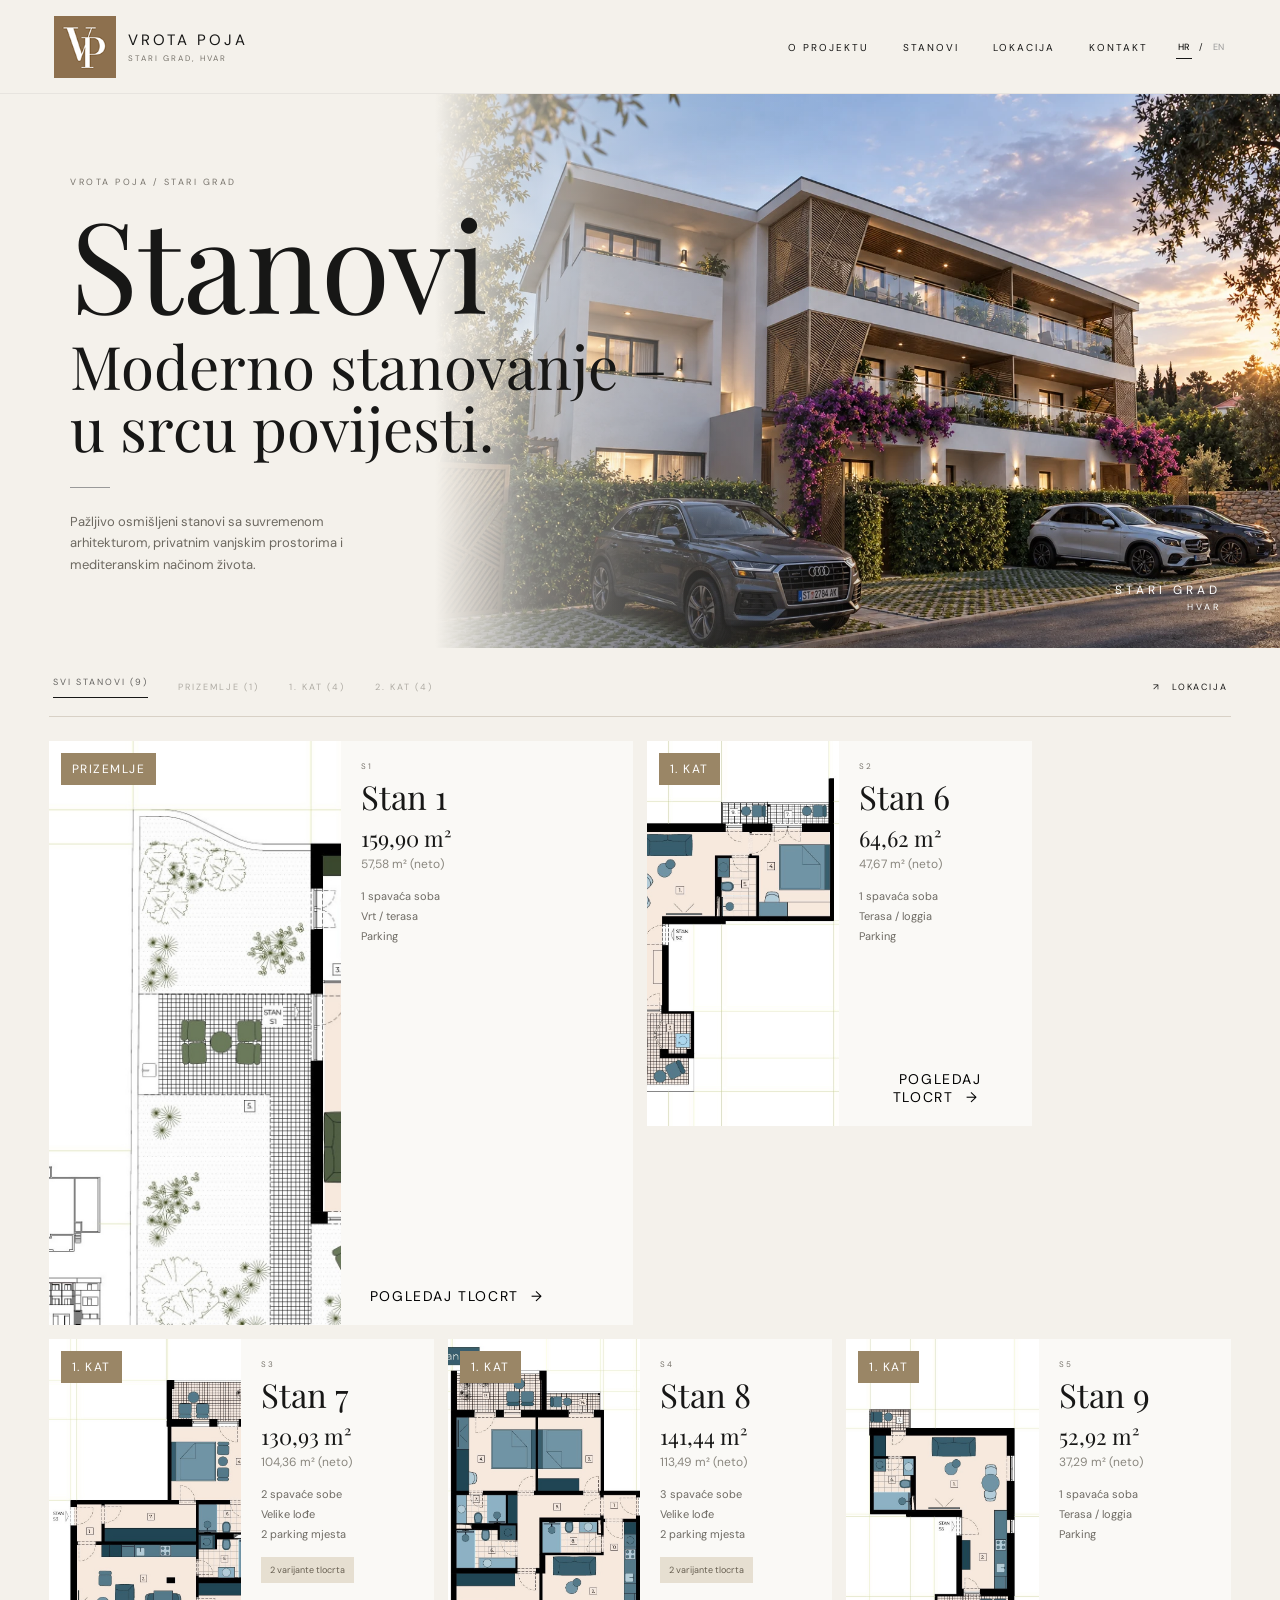
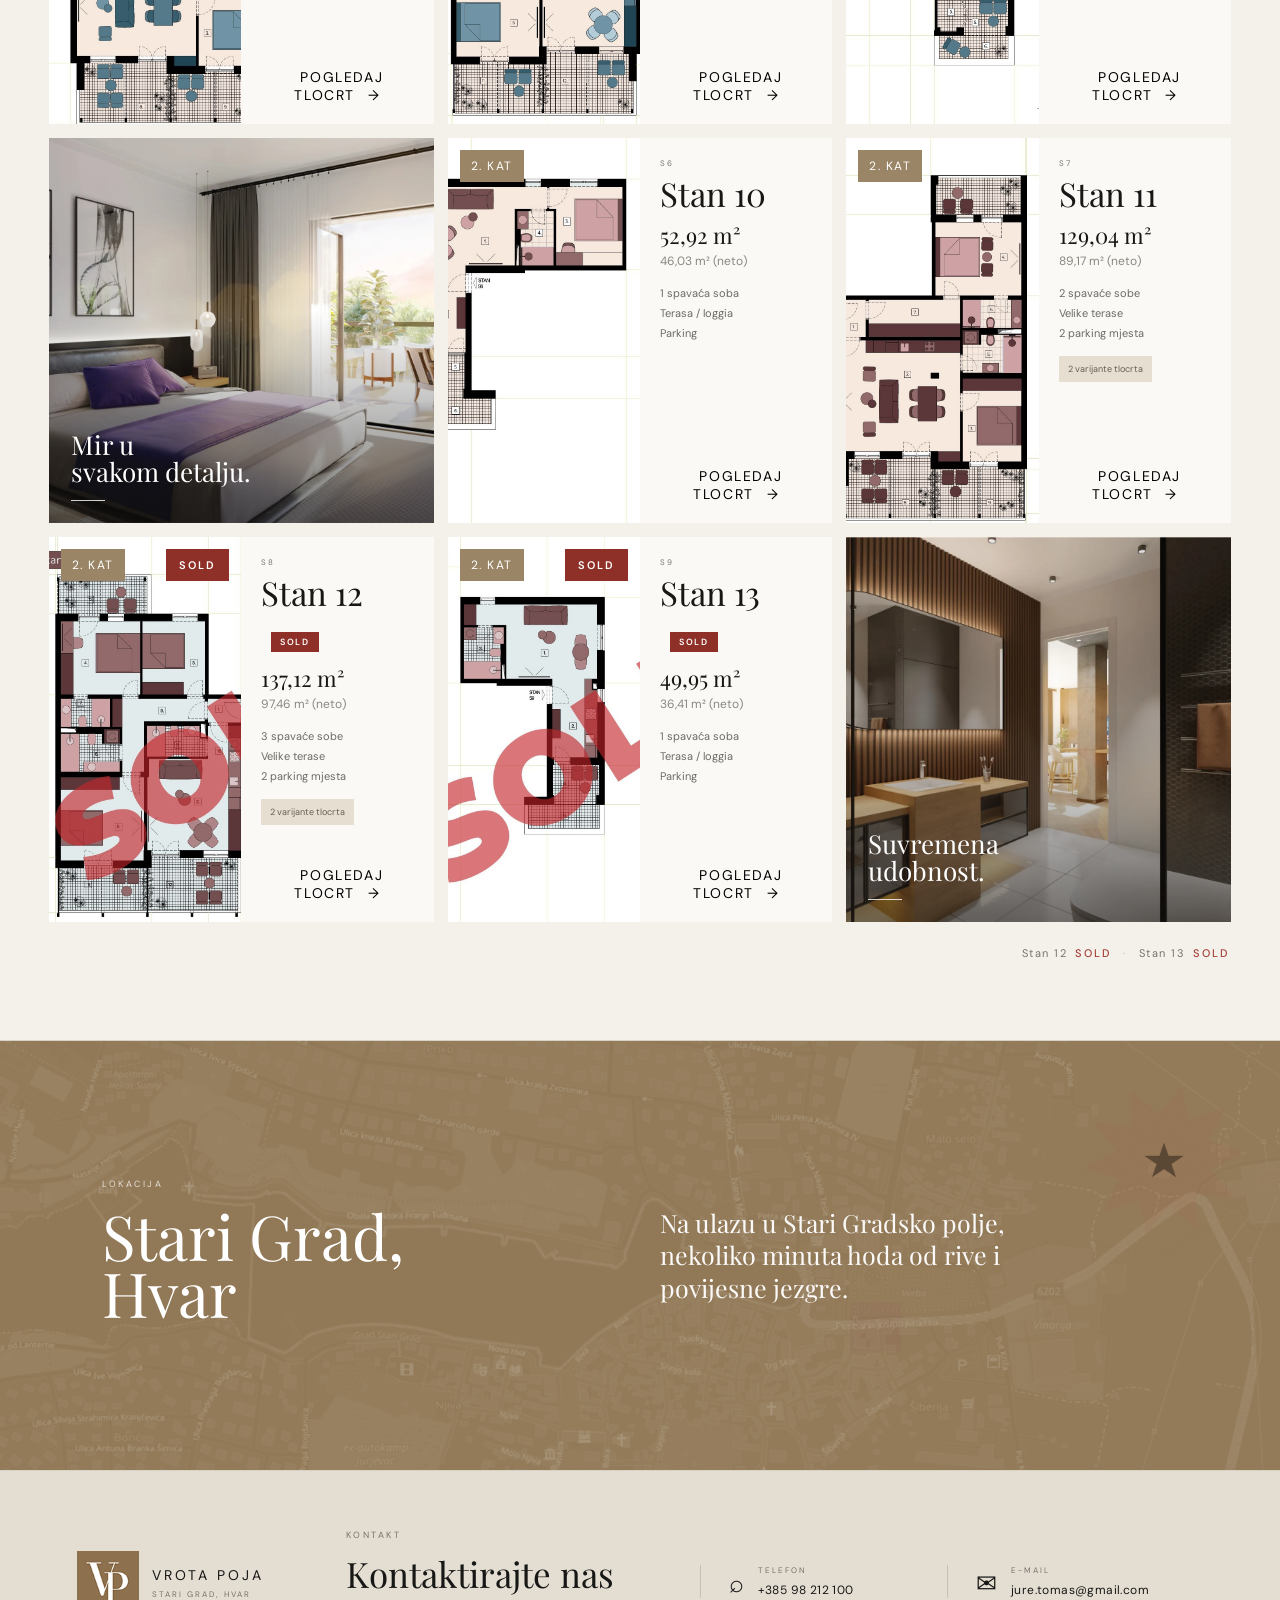
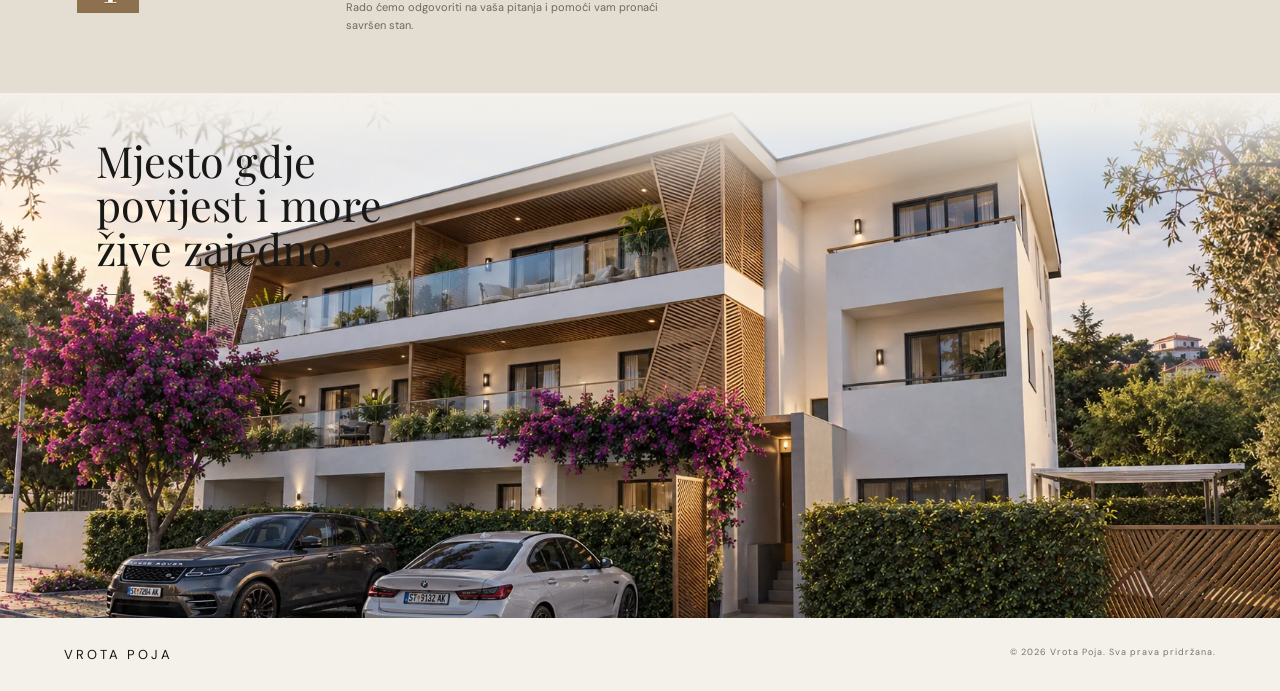
==== public/index.html @ 6161a463 "Vrota Poja v9 - header and floorplan zoom" ====
<!doctype html>
<html lang="hr">
<head>
  <meta charset="utf-8">
  <meta name="viewport" content="width=device-width, initial-scale=1">
  <title>Vrota Poja | Stanovi u Starom Gradu na Hvaru</title>
  <meta name="description" content="Vrota Poja — moderno stanovanje u srcu povijesti. Novi stanovi u Starom Gradu na Hvaru, s terasama, vrtovima i parkingom.">
  <meta name="keywords" content="Vrota Poja, stanovi, Stari Grad, Hvar, stanovi Hvar, novi stanovi Hvar, nekretnine Stari Grad, apartmani Stari Grad">
  <meta name="robots" content="index,follow,max-image-preview:large,max-snippet:-1,max-video-preview:-1">
  <meta name="theme-color" content="#f4f1eb">
  <link rel="canonical" href="https://vrotapoja.com/">
  <link rel="alternate" hreflang="hr" href="https://vrotapoja.com/">
  <link rel="alternate" hreflang="en" href="https://vrotapoja.com/?lang=en">
  <link rel="alternate" hreflang="x-default" href="https://vrotapoja.com/">
  <meta property="og:type" content="website">
  <meta property="og:site_name" content="Vrota Poja">
  <meta property="og:title" content="Vrota Poja | Stanovi u Starom Gradu na Hvaru">
  <meta property="og:description" content="Moderno stanovanje u srcu povijesti. Vrota Poja, Stari Grad, Hvar.">
  <meta property="og:url" content="https://vrotapoja.com/">
  <meta property="og:image" content="https://vrotapoja.com/images/exterior-day.webp">
  <meta name="twitter:card" content="summary_large_image">
  <meta name="twitter:title" content="Vrota Poja | Stanovi u Starom Gradu na Hvaru">
  <meta name="twitter:description" content="Moderno stanovanje u srcu povijesti. Vrota Poja, Stari Grad, Hvar.">
  <meta name="twitter:image" content="https://vrotapoja.com/images/exterior-day.webp">
  <link rel="icon" href="images/vp-mark.webp" type="image/webp">
  <link rel="preconnect" href="https://fonts.googleapis.com">
  <link rel="preconnect" href="https://fonts.gstatic.com" crossorigin>
  <link href="https://fonts.googleapis.com/css2?family=DM+Sans:wght@400;500&family=Playfair+Display:wght@400;500&display=swap" rel="stylesheet">
  <link rel="stylesheet" href="style.css">
  <script type="application/ld+json">
  {
    "@context":"https://schema.org",
    "@type":"ApartmentComplex",
    "name":"Vrota Poja",
    "url":"https://vrotapoja.com/",
    "description":"Moderno stanovanje u srcu povijesti u Starom Gradu na Hvaru.",
    "address":{"@type":"PostalAddress","addressLocality":"Stari Grad","addressRegion":"Hvar","addressCountry":"HR"},
    "image":"https://vrotapoja.com/images/exterior-day.webp"
  }
  </script>
  <script type="application/ld+json">
  {
    "@context":"https://schema.org",
    "@type":"ItemList",
    "name":"Vrota Poja apartments",
    "itemListElement":[
      {"@type":"ListItem","position":1,"name":"Stan 1","url":"https://vrotapoja.com/#stanovi"},
      {"@type":"ListItem","position":2,"name":"Stan 6","url":"https://vrotapoja.com/#stanovi"},
      {"@type":"ListItem","position":3,"name":"Stan 7","url":"https://vrotapoja.com/#stanovi"},
      {"@type":"ListItem","position":4,"name":"Stan 8","url":"https://vrotapoja.com/#stanovi"},
      {"@type":"ListItem","position":5,"name":"Stan 9","url":"https://vrotapoja.com/#stanovi"},
      {"@type":"ListItem","position":6,"name":"Stan 10","url":"https://vrotapoja.com/#stanovi"},
      {"@type":"ListItem","position":7,"name":"Stan 11","url":"https://vrotapoja.com/#stanovi"},
      {"@type":"ListItem","position":8,"name":"Stan 12","url":"https://vrotapoja.com/#stanovi"},
      {"@type":"ListItem","position":9,"name":"Stan 13","url":"https://vrotapoja.com/#stanovi"}
    ]
  }
  </script>
</head>
<body>
<header class="site-header">
  <a class="brand" href="#top" aria-label="Vrota Poja">
    <img class="brand-mark" src="images/vp-mark.webp" alt="VP">
    <span class="brand-text"><span class="brand-name" data-i18n="brand.name">VROTA POJA</span><span class="brand-sub">STARI GRAD, HVAR</span></span>
  </a>
  <nav aria-label="Glavna navigacija">
    <a href="#projekt" data-i18n="nav.project">O PROJEKTU</a>
    <a href="#stanovi" data-i18n="nav.apartments">STANOVI</a>
    <a href="#lokacija" data-i18n="nav.location">LOKACIJA</a>
    <a href="#kontakt" data-i18n="nav.contact">KONTAKT</a>
  </nav>
  <div class="header-actions">
    <div class="language-switch" aria-label="Language switch">
      <button type="button" class="lang active" data-lang="hr">HR</button>
      <span>/</span>
      <button type="button" class="lang" data-lang="en">EN</button>
    </div>
  </div>
</header>

<main id="top">
<section class="hero" id="projekt">
  <div class="hero-copy">
    <p class="eyebrow" data-i18n="hero.eyebrow">VROTA POJA / STARI GRAD</p>
    <h1 data-i18n="hero.title">Stanovi</h1>
    <p class="slogan" data-i18n="hero.slogan">Moderno stanovanje –<br>u srcu povijesti.</p>
    <div class="rule"></div>
    <p class="intro" data-i18n="hero.intro">Pažljivo osmišljeni stanovi sa suvremenom arhitekturom, privatnim vanjskim prostorima i mediteranskim načinom života.</p>
  </div>
  <div class="hero-image" aria-label="Vrota Poja galerija">
    <div class="hero-slides">
      <img class="hero-slide active" src="images/01.webp" alt="Interijer stana Vrota Poja" fetchpriority="high">
      <img class="hero-slide" src="images/exterior-day.webp" alt="Vrota Poja — dnevni eksterijer">
      <img class="hero-slide" src="images/04.webp" alt="Kupaonica u stanu Vrota Poja">
      <img class="hero-slide" src="images/living-room-2.webp" alt="Dnevni boravak u stanu Vrota Poja">
      <img class="hero-slide" src="images/exterior-night.webp" alt="Vrota Poja — noćni eksterijer">
      <img class="hero-slide" src="images/living-room-3.webp" alt="Dnevni boravak i kuhinja u stanu Vrota Poja">
    </div>
    <div class="hero-label">STARI GRAD<br><small>HVAR</small></div>
  </div>
</section>

<section class="catalog" id="stanovi">
  <div class="toolbar">
    <div class="filters" role="group" aria-label="Filtriranje stanova">
      <button class="filter active" data-floor="all"><span data-i18n="filters.all">SVI STANOVI</span> <span>(9)</span></button>
      <button class="filter" data-floor="prizemlje"><span data-i18n="filters.ground">PRIZEMLJE</span> <span>(1)</span></button>
      <button class="filter" data-floor="1kat"><span data-i18n="filters.first">1. KAT</span> <span>(4)</span></button>
      <button class="filter" data-floor="2kat"><span data-i18n="filters.second">2. KAT</span> <span>(4)</span></button>
    </div>
    <a class="map-link" href="#lokacija">↗ &nbsp; <span data-i18n="filters.location">LOKACIJA</span></a>
  </div>

  <div class="grid" id="grid">
    <article class="apartment wide" data-floor="prizemlje" data-code="S1" data-name="Stan 1" data-name-en="Apartment 1" data-area="159,90" data-net="57,58" data-rooms-hr="1 spavaća soba" data-rooms-en="1 bedroom" data-open-hr="Vrt / terasa" data-open-en="Garden / terrace" data-parking-hr="Parking" data-parking-en="Parking">
      <div class="plan-wrap"><span class="tag" data-i18n="floor.ground">PRIZEMLJE</span><img src="floorplans/S1.jpg" alt="Tlocrt stana 1, Vrota Poja" loading="lazy"></div>
      <div class="card-copy"><span class="unit-code">S1</span><h2 data-name-target>Stan 1</h2><strong>159,90 m²</strong><em>57,58 m² <span data-i18n="net">(neto)</span></em><p><span data-card="rooms">1 spavaća soba</span><br><span data-card="open">Vrt / terasa</span><br><span data-card="parking">Parking</span></p><button class="view"><span data-i18n="view">POGLEDAJ TLOCRT</span> <span>→</span></button></div>
    </article>

    <article class="apartment" data-floor="1kat" data-code="S2" data-name="Stan 6" data-name-en="Apartment 6" data-area="64,62" data-net="47,67" data-rooms-hr="1 spavaća soba" data-rooms-en="1 bedroom" data-open-hr="Terasa / loggia" data-open-en="Terrace / loggia" data-parking-hr="Parking" data-parking-en="Parking">
      <div class="plan-wrap"><span class="tag" data-i18n="floor.first">1. KAT</span><img src="floorplans/S2.jpg" alt="Tlocrt stana 6, Vrota Poja" loading="lazy"></div>
      <div class="card-copy"><span class="unit-code">S2</span><h2 data-name-target>Stan 6</h2><strong>64,62 m²</strong><em>47,67 m² <span data-i18n="net">(neto)</span></em><p><span data-card="rooms">1 spavaća soba</span><br><span data-card="open">Terasa / loggia</span><br><span data-card="parking">Parking</span></p><button class="view"><span data-i18n="view">POGLEDAJ TLOCRT</span> <span>→</span></button></div>
    </article>

    <article class="apartment" data-floor="1kat" data-code="S3" data-name="Stan 7" data-name-en="Apartment 7" data-area="130,93" data-net="104,36" data-rooms-hr="2 spavaće sobe" data-rooms-en="2 bedrooms" data-open-hr="Velike lođe" data-open-en="Large loggias" data-parking-hr="2 parking mjesta" data-parking-en="2 parking spaces" data-variants="2">
      <div class="plan-wrap"><span class="tag" data-i18n="floor.first">1. KAT</span><img src="floorplans/S3.jpg" alt="Tlocrt stana 7, Vrota Poja" loading="lazy"></div>
      <div class="card-copy"><span class="unit-code">S3</span><h2 data-name-target>Stan 7</h2><strong>130,93 m²</strong><em>104,36 m² <span data-i18n="net">(neto)</span></em><p><span data-card="rooms">2 spavaće sobe</span><br><span data-card="open">Velike lođe</span><br><span data-card="parking">2 parking mjesta</span></p><span class="variant" data-i18n="variants">2 varijante tlocrta</span><button class="view"><span data-i18n="view">POGLEDAJ TLOCRT</span> <span>→</span></button></div>
    </article>

    <article class="apartment" data-floor="1kat" data-code="S4" data-name="Stan 8" data-name-en="Apartment 8" data-area="141,44" data-net="113,49" data-rooms-hr="3 spavaće sobe" data-rooms-en="3 bedrooms" data-open-hr="Velike lođe" data-open-en="Large loggias" data-parking-hr="2 parking mjesta" data-parking-en="2 parking spaces" data-variants="2">
      <div class="plan-wrap"><span class="tag" data-i18n="floor.first">1. KAT</span><img src="floorplans/S4.jpg" alt="Tlocrt stana 8, Vrota Poja" loading="lazy"></div>
      <div class="card-copy"><span class="unit-code">S4</span><h2 data-name-target>Stan 8</h2><strong>141,44 m²</strong><em>113,49 m² <span data-i18n="net">(neto)</span></em><p><span data-card="rooms">3 spavaće sobe</span><br><span data-card="open">Velike lođe</span><br><span data-card="parking">2 parking mjesta</span></p><span class="variant" data-i18n="variants">2 varijante tlocrta</span><button class="view"><span data-i18n="view">POGLEDAJ TLOCRT</span> <span>→</span></button></div>
    </article>

    <article class="apartment" data-floor="1kat" data-code="S5" data-name="Stan 9" data-name-en="Apartment 9" data-area="52,92" data-net="37,29" data-rooms-hr="1 spavaća soba" data-rooms-en="1 bedroom" data-open-hr="Terasa / loggia" data-open-en="Terrace / loggia" data-parking-hr="Parking" data-parking-en="Parking">
      <div class="plan-wrap"><span class="tag" data-i18n="floor.first">1. KAT</span><img src="floorplans/S5.jpg" alt="Tlocrt stana 9, Vrota Poja" loading="lazy"></div>
      <div class="card-copy"><span class="unit-code">S5</span><h2 data-name-target>Stan 9</h2><strong>52,92 m²</strong><em>37,29 m² <span data-i18n="net">(neto)</span></em><p><span data-card="rooms">1 spavaća soba</span><br><span data-card="open">Terasa / loggia</span><br><span data-card="parking">Parking</span></p><button class="view"><span data-i18n="view">POGLEDAJ TLOCRT</span> <span>→</span></button></div>
    </article>

    <div class="image-break bedroom"><img src="images/03.webp" alt="Spavaća soba u stanu Vrota Poja" loading="lazy"><div class="image-caption" data-i18n="break.bedroom">Mir u<br>svakom detalju.</div></div>

    <article class="apartment" data-floor="2kat" data-code="S6" data-name="Stan 10" data-name-en="Apartment 10" data-area="52,92" data-net="46,03" data-rooms-hr="1 spavaća soba" data-rooms-en="1 bedroom" data-open-hr="Terasa / loggia" data-open-en="Terrace / loggia" data-parking-hr="Parking" data-parking-en="Parking">
      <div class="plan-wrap"><span class="tag" data-i18n="floor.second">2. KAT</span><img src="floorplans/S6.jpg" alt="Tlocrt stana 10, Vrota Poja" loading="lazy"></div>
      <div class="card-copy"><span class="unit-code">S6</span><h2 data-name-target>Stan 10</h2><strong>52,92 m²</strong><em>46,03 m² <span data-i18n="net">(neto)</span></em><p><span data-card="rooms">1 spavaća soba</span><br><span data-card="open">Terasa / loggia</span><br><span data-card="parking">Parking</span></p><button class="view"><span data-i18n="view">POGLEDAJ TLOCRT</span> <span>→</span></button></div>
    </article>

    <article class="apartment" data-floor="2kat" data-code="S7" data-name="Stan 11" data-name-en="Apartment 11" data-area="129,04" data-net="89,17" data-rooms-hr="2 spavaće sobe" data-rooms-en="2 bedrooms" data-open-hr="Velike terase" data-open-en="Large terraces" data-parking-hr="2 parking mjesta" data-parking-en="2 parking spaces" data-variants="2">
      <div class="plan-wrap"><span class="tag" data-i18n="floor.second">2. KAT</span><img src="floorplans/S7.jpg" alt="Tlocrt stana 11, Vrota Poja" loading="lazy"></div>
      <div class="card-copy"><span class="unit-code">S7</span><h2 data-name-target>Stan 11</h2><strong>129,04 m²</strong><em>89,17 m² <span data-i18n="net">(neto)</span></em><p><span data-card="rooms">2 spavaće sobe</span><br><span data-card="open">Velike terase</span><br><span data-card="parking">2 parking mjesta</span></p><span class="variant" data-i18n="variants">2 varijante tlocrta</span><button class="view"><span data-i18n="view">POGLEDAJ TLOCRT</span> <span>→</span></button></div>
    </article>

    <article class="apartment sold" data-floor="2kat" data-code="S8" data-name="Stan 12" data-name-en="Apartment 12" data-area="137,12" data-net="97,46" data-rooms-hr="3 spavaće sobe" data-rooms-en="3 bedrooms" data-open-hr="Velike terase" data-open-en="Large terraces" data-parking-hr="2 parking mjesta" data-parking-en="2 parking spaces" data-variants="2" data-sold="true">
      <div class="plan-wrap"><span class="tag" data-i18n="floor.second">2. KAT</span><span class="sold-badge">SOLD</span><img src="floorplans/S8.jpg" alt="Tlocrt stana 12, Vrota Poja" loading="lazy"></div>
      <div class="card-copy"><span class="unit-code">S8</span><h2 data-name-target>Stan 12 <span class="sold-inline">SOLD</span></h2><strong>137,12 m²</strong><em>97,46 m² <span data-i18n="net">(neto)</span></em><p><span data-card="rooms">3 spavaće sobe</span><br><span data-card="open">Velike terase</span><br><span data-card="parking">2 parking mjesta</span></p><span class="variant" data-i18n="variants">2 varijante tlocrta</span><button class="view"><span data-i18n="view">POGLEDAJ TLOCRT</span> <span>→</span></button></div>
    </article>

    <article class="apartment sold" data-floor="2kat" data-code="S9" data-name="Stan 13" data-name-en="Apartment 13" data-area="49,95" data-net="36,41" data-rooms-hr="1 spavaća soba" data-rooms-en="1 bedroom" data-open-hr="Terasa / loggia" data-open-en="Terrace / loggia" data-parking-hr="Parking" data-parking-en="Parking" data-sold="true">
      <div class="plan-wrap"><span class="tag" data-i18n="floor.second">2. KAT</span><span class="sold-badge">SOLD</span><img src="floorplans/S9.jpg" alt="Tlocrt stana 13, Vrota Poja" loading="lazy"></div>
      <div class="card-copy"><span class="unit-code">S9</span><h2 data-name-target>Stan 13 <span class="sold-inline">SOLD</span></h2><strong>49,95 m²</strong><em>36,41 m² <span data-i18n="net">(neto)</span></em><p><span data-card="rooms">1 spavaća soba</span><br><span data-card="open">Terasa / loggia</span><br><span data-card="parking">Parking</span></p><button class="view"><span data-i18n="view">POGLEDAJ TLOCRT</span> <span>→</span></button></div>
    </article>

    <div class="image-break bathroom"><img src="images/04.webp" alt="Kupaonica u stanu Vrota Poja" loading="lazy"><div class="image-caption" data-i18n="break.bathroom">Suvremena<br>udobnost.</div></div>
  </div>
  <div class="sold-list" aria-label="Prodani stanovi">
    <span data-i18n="sold.apartment12">Stan 12</span> <b>SOLD</b>
    <span class="sold-separator">·</span>
    <span data-i18n="sold.apartment13">Stan 13</span> <b>SOLD</b>
  </div>
</section>

<section class="location" id="lokacija" aria-label="Lokacija">
  <div><p class="eyebrow" data-i18n="location.eyebrow">LOKACIJA</p><h2 data-i18n="location.title">Stari Grad,<br>Hvar</h2></div>
  <p data-i18n="location.text">Na ulazu u Stari Gradsko polje, nekoliko minuta hoda od rive i povijesne jezgre.</p>
</section>

<section class="contact" id="kontakt">
  <div class="contact-brand"><img class="brand-mark" src="images/vp-mark.webp" alt="VP"><div><span data-i18n="brand.name">VROTA POJA</span><small>STARI GRAD, HVAR</small></div></div>
  <div class="contact-intro"><p class="eyebrow" data-i18n="contact.eyebrow">KONTAKT</p><h2 data-i18n="contact.title">Kontaktirajte nas</h2><p data-i18n="contact.text">Rado ćemo odgovoriti na vaša pitanja i pomoći vam pronaći savršen stan.</p></div>
  <a class="contact-item" href="tel:+38598212100"><span class="contact-icon">⌕</span><div><small data-i18n="contact.phone">TELEFON</small><strong>+385 98 212 100</strong></div></a>
  <a class="contact-item" href="mailto:jure.tomas@gmail.com"><span class="contact-icon">✉</span><div><small data-i18n="contact.email">E-MAIL</small><strong>jure.tomas@gmail.com</strong></div></a>
</section>

<section class="closing-image" aria-label="Vrota Poja, Stari Grad, Hvar">
  <img src="images/building.webp" alt="Vrota Poja — Stari Grad, Hvar" loading="lazy">
  <div class="closing-overlay"></div>
  <div class="closing-copy"><p data-i18n="closing.text">Mjesto gdje<br>povijest i more<br>žive zajedno.</p><span>STARI GRAD, HVAR</span></div>
</section>
</main>

<footer><div data-i18n="brand.name">VROTA POJA</div><div>© 2026 Vrota Poja. <span data-i18n="footer.rights">Sva prava pridržana.</span></div></footer>

<div class="modal" id="modal" aria-hidden="true">
  <div class="modal-inner">
    <button class="close" aria-label="Close">×</button>
    <div class="modal-visuals">
      <div class="modal-section-label" data-i18n="modal.floorplan">TLOCRT</div>
      <div class="modal-image"><img id="modalPlan" src="" alt=""></div><button class="zoom-plan" id="zoomPlan" type="button"><span>⌕</span> <span data-i18n="modal.zoom">POVEĆAJ TLOCRT</span></button>
    </div>
    <div class="modal-copy">
      <p class="eyebrow" data-i18n="modal.apartment">STAN</p>
      <h2 id="modalName">Stan 1</h2>
      <div class="modal-code" id="modalCode">S1</div>
      <strong id="modalArea"></strong><em id="modalNet"></em>
      <div id="modalFacts"></div>
      <div id="modalVariant"></div>
      <div id="modalVariants"></div>
      <a class="download-pdf" href="docs/katalog-stanova-2027.pdf" target="_blank" rel="noopener"><span data-i18n="modal.download">DOWNLOAD PDF KATALOG</span> <span>↓</span></a>
    </div>
  </div>
</div>
<div class="plan-lightbox" id="planLightbox" aria-hidden="true">
  <div class="plan-lightbox-head">
    <span id="planLightboxTitle">TLOCRT</span>
    <div class="plan-zoom-controls">
      <button type="button" id="planZoomOut" aria-label="Smanji">−</button>
      <span id="planZoomValue">100%</span>
      <button type="button" id="planZoomIn" aria-label="Povećaj">+</button>
      <button type="button" id="planZoomReset">RESET</button>
    </div>
    <button type="button" class="plan-lightbox-close" id="planLightboxClose" aria-label="Zatvori">×</button>
  </div>
  <div class="plan-lightbox-stage" id="planLightboxStage">
    <img id="planLightboxImage" src="" alt="">
  </div>
  <div class="plan-lightbox-hint">KORISTI + / − ILI DVOSTRUKI KLIK ZA DETALJE</div>
</div>
<script src="script.js"></script>
</body>
</html>
---- public/style.css ----
:root{--paper:#f4f1eb;--ink:#171716;--muted:#77736b;--line:#d8d1c6;--gold:#9a8666;--white:#faf9f6;--serif:'Playfair Display',Georgia,serif;--sans:'DM Sans',Arial,sans-serif}
*{box-sizing:border-box}html{scroll-behavior:smooth}body{margin:0;background:var(--paper);color:var(--ink);font-family:var(--sans)}a{color:inherit;text-decoration:none}button{font:inherit}
.site-header{height:94px;padding:16px 4.2vw;display:grid;grid-template-columns:1fr auto auto;align-items:center;gap:28px;background:rgba(244,241,235,.96);position:sticky;top:0;z-index:20;border-bottom:1px solid rgba(0,0,0,.05);backdrop-filter:blur(8px)}
.brand{display:flex;align-items:center;gap:12px}.brand-mark{width:62px;height:62px;display:block;object-fit:cover;background:var(--gold);flex:none}.brand-text{display:flex;flex-direction:column;align-items:flex-start;justify-content:center}.brand-name{font-size:15px;letter-spacing:3px;line-height:1}.brand-sub,.contact-brand small{display:block;font-size:8px;letter-spacing:2px;margin-top:6px;color:var(--muted);line-height:1}
nav{display:flex;gap:34px;font-size:10px;letter-spacing:2px}nav a{padding:14px 0}nav a:hover,nav a:focus{border-bottom:1px solid}.header-actions{display:flex;align-items:center;gap:18px;justify-self:end}.language-switch{display:flex;gap:7px;align-items:center;font-size:9px;letter-spacing:1.5px}.lang{border:0;background:none;padding:5px 2px;color:#999;cursor:pointer}.lang.active{color:var(--ink);font-weight:500;border-bottom:1px solid var(--ink)}
.hero{display:grid;grid-template-columns:34% 66%;min-height:500px}.hero-copy{position:relative;z-index:3;padding:82px 7vw 60px 5.5vw;margin-right:-18%}.hero-image{z-index:1}.eyebrow{font-size:9px;letter-spacing:2.5px;color:var(--muted);margin:0 0 17px}.hero h1,.location h2,.contact h2{font-family:var(--serif);font-weight:400;font-size:126px;line-height:.92;margin:0 0 13px}.slogan{font-family:var(--serif);font-size:60px;line-height:1.04;margin:0 0 28px}.rule{width:40px;border-top:1px solid #999;margin:0 0 23px}.intro{max-width:310px;color:#6d6961;font-size:13px;line-height:1.65}
.hero-image{position:relative;overflow:hidden;min-height:500px}.hero-slides,.hero-slide{position:absolute;inset:0;width:100%;height:100%}.hero-slide{object-fit:cover;object-position:center;opacity:0;transition:opacity .65s ease}.hero-slide.active{opacity:1}.hero-image:after{content:"";position:absolute;inset:0;background:linear-gradient(90deg,var(--paper) 0%,rgba(244,241,235,.52) 12%,rgba(244,241,235,.18) 30%,transparent 50%),linear-gradient(0deg,rgba(20,18,15,.22),transparent 30%);pointer-events:none}.hero-label{position:absolute;z-index:2;right:7%;bottom:34px;color:#fff;font-size:12px;letter-spacing:4px;text-align:right;text-shadow:0 1px 10px rgba(0,0,0,.2)}.hero-label small{font-size:9px;letter-spacing:3px}
.catalog{padding:28px 3.8vw 80px}.toolbar{display:flex;justify-content:space-between;align-items:center;border-bottom:1px solid var(--line);padding:0 4px 18px;margin-bottom:24px}.filters{display:flex;gap:30px}.filter{border:0;background:none;color:#8a867e;font-size:9px;letter-spacing:2px;padding:0;cursor:pointer}.filter.active{color:var(--ink);border-bottom:1px solid;padding-bottom:9px}.filter span{opacity:.65}.map-link{font-size:9px;letter-spacing:1.8px}
.grid{display:grid;grid-template-columns:repeat(12,1fr);gap:14px}.apartment{grid-column:span 4;display:grid;grid-template-columns:1fr 1fr;background:var(--white);min-height:292px;cursor:pointer;transition:transform .2s ease,box-shadow .2s ease}.apartment:hover{transform:translateY(-2px);box-shadow:0 10px 30px rgba(35,29,22,.08)}.apartment.wide{grid-column:span 6}.plan-wrap{position:relative;background:#ebe9e3;min-height:292px;overflow:hidden}.plan-wrap img{width:100%;height:100%;object-fit:cover;object-position:center;filter:saturate(.8)}.sold-list{display:flex;justify-content:flex-end;align-items:center;gap:8px;padding:24px 2px 0;font-size:11px;letter-spacing:1.5px;color:var(--muted)}.sold-list b{color:#a43f36;font-weight:500;letter-spacing:2px}.sold-separator{color:#bdb5aa;margin:0 4px}.tag{position:absolute;top:12px;left:12px;background:var(--gold);color:#fff;padding:8px 11px;font-size:12px;letter-spacing:1.5px;z-index:2}.sold-badge{position:absolute;right:12px;top:12px;background:#7b4d46;color:#fff;padding:8px 11px;font-size:8px;letter-spacing:1.5px;z-index:2}.sold-inline{display:inline-block;margin-left:10px;vertical-align:middle;background:#7b4d46;color:#fff;padding:5px 7px 4px;font-family:var(--sans);font-size:8px;line-height:1;letter-spacing:1.5px;font-weight:500}.card-copy{padding:20px 20px;display:flex;flex-direction:column;align-items:flex-start}.unit-code{font-size:8px;letter-spacing:2px;color:var(--muted);margin-bottom:3px}.card-copy h2{font-family:var(--serif);font-size:33px;font-weight:400;margin:0 0 5px}.card-copy strong{font-family:var(--serif);font-size:22px;font-weight:400}.card-copy em{font-style:normal;color:#8a877f;font-size:12px;margin-top:3px}.card-copy p{color:#6d6a63;font-size:11px;line-height:1.8;margin:15px 0}.view{margin-top:auto;border:0;background:none;font-size:8px;letter-spacing:1.6px;padding:0;cursor:pointer}.view span{font-size:14px;margin-left:9px}.variant{background:#e6dfd1;padding:7px 9px;font-size:9px;color:#665e50;margin:-3px 0 10px}.image-break{grid-column:span 4;min-height:292px;position:relative;overflow:hidden;background:#d8d0c4}.image-break img{width:100%;height:100%;object-fit:cover;display:block}.image-break:after{content:"";position:absolute;inset:0;background:linear-gradient(0deg,rgba(18,16,14,.58),transparent 55%)}.image-caption{position:absolute;z-index:1;left:22px;bottom:22px;color:#fff;font-family:var(--serif);font-size:26px;line-height:1.04}.image-caption:after{content:"";display:block;width:34px;border-top:1px solid rgba(255,255,255,.8);margin-top:15px}
.location{position:relative;overflow:hidden;isolation:isolate;padding:92px 8vw;min-height:430px;border-top:1px solid var(--line);display:grid;grid-template-columns:1fr 1fr;gap:40px;align-items:center;background:var(--gold)}.location:before{content:"";position:absolute;inset:0;z-index:-1;background:url("images/mapa.png") center center/cover no-repeat;opacity:.5}.location:after{content:"";position:absolute;inset:0;z-index:-1;background:rgba(125,96,62,.12);pointer-events:none}.location>div,.location>p{position:relative;z-index:1;color:#fff}.location .eyebrow{color:rgba(255,255,255,.78)}.location h2{font-size:62px;color:#fff}.location>p{max-width:430px;font-family:var(--serif);font-size:25px;line-height:1.3;align-self:center;color:rgba(255,255,255,.96)}.contact{padding:58px 6vw;border-top:1px solid var(--line);display:grid;grid-template-columns:1.1fr 1.5fr 1fr 1.2fr;gap:34px;align-items:center;background:#e3ddd2}.contact-brand{display:flex;align-items:center;gap:13px;font-size:14px;letter-spacing:3px}.contact-intro h2{font-size:35px;margin-bottom:9px}.contact-intro p:not(.eyebrow){max-width:360px;color:#6d6961;font-size:11px;line-height:1.6;margin:0}.contact-item{display:flex;gap:14px;align-items:center;border-left:1px solid #c8c0b3;padding-left:28px}.contact-icon{font-size:25px;font-family:var(--serif)}.contact-item small{display:block;font-size:8px;letter-spacing:2px;color:var(--muted);margin-bottom:7px}.contact-item strong{display:block;font-size:12px;font-weight:400;letter-spacing:.4px}
.closing-image{position:relative;overflow:hidden;background:var(--paper);line-height:0}.closing-image img{position:relative;display:block;width:100%;height:auto;margin-bottom:-10%;object-fit:contain;object-position:center top}.closing-overlay{position:absolute;inset:0;background:linear-gradient(180deg,var(--paper) 0%,rgba(244,241,235,.92) 5%,rgba(244,241,235,0) 22%,rgba(22,20,17,.04) 100%)}.closing-copy{position:absolute;z-index:2;left:7.5%;top:17%;transform:translateY(-43px);font-family:var(--serif);line-height:1.1}.closing-copy p{font-size:43px;line-height:1.02;margin:0 0 24px}.closing-copy span{font-family:var(--sans);font-size:9px;letter-spacing:3px}.closing-copy span:before{content:"";display:block;width:36px;border-top:1px solid #77736b;margin-bottom:15px}footer{padding:28px 5vw;display:flex;justify-content:space-between;color:#77736a;font-size:9px;letter-spacing:1px}footer div:first-child{color:var(--ink);font-size:13px;letter-spacing:3px}
.modal{position:fixed;inset:0;background:rgba(18,18,17,.62);display:none;place-items:center;padding:24px;z-index:50}.modal.open{display:grid}.modal-inner{background:var(--paper);max-width:1120px;width:100%;display:grid;grid-template-columns:1.35fr .65fr;position:relative;max-height:92vh;overflow:auto}.modal-visuals{padding:44px 36px 44px;background:#ebe9e3}.modal-section-label{font-size:8px;letter-spacing:2px;color:var(--muted);margin:0 0 10px}.modal-image{background:#f8f6f1;min-height:420px;display:grid;place-items:center;margin-bottom:30px;overflow:hidden}.modal-image img{width:100%;height:100%;max-height:620px;object-fit:contain;display:block}.modal-image.iso{min-height:340px;background:var(--paper)}.modal-copy{padding:66px 42px}.modal-copy h2{font-family:var(--serif);font-size:54px;font-weight:400;margin:0 0 3px}.modal-code{font-size:8px;letter-spacing:2px;color:var(--muted)}.modal-copy strong{display:block;font-family:var(--serif);font-size:28px;font-weight:400;margin-top:14px}.modal-copy em{display:block;font-style:normal;color:#858178;margin-top:5px}.modal-copy #modalFacts{margin-top:36px;line-height:2;color:#666;font-size:12px}.modal-copy #modalVariant{margin-top:18px}.variant-tabs{display:flex;flex-wrap:wrap;gap:8px;margin-top:18px}.variant-tab{border:1px solid var(--line);background:none;padding:8px 10px;font-size:8px;letter-spacing:1.3px;cursor:pointer}.variant-tab.active{background:var(--gold);border-color:var(--gold);color:#fff}.download-pdf{display:flex;justify-content:space-between;align-items:center;border-top:1px solid var(--line);margin-top:38px;padding-top:17px;font-size:8px;letter-spacing:1.7px}.download-pdf span:last-child{font-size:15px}.close{position:absolute;right:15px;top:9px;border:0;background:none;font-size:31px;cursor:pointer;z-index:2}
@media(max-width:1050px){.hero-copy{margin-right:0}.site-header{grid-template-columns:1fr auto}.site-header nav{display:none}.hero{grid-template-columns:1fr}.hero-copy{padding:60px 8vw 45px}.hero-image{min-height:430px}.grid{grid-template-columns:repeat(2,1fr)}.apartment,.apartment.wide,.image-break{grid-column:span 1}.contact{grid-template-columns:1fr 1.5fr}.contact-item{border-left:0;border-top:1px solid #c8c0b3;padding:20px 0 0}.location{grid-template-columns:1fr 1fr}.modal-inner{grid-template-columns:1fr}.modal-visuals{padding:30px}.modal-copy{padding:36px}}
@media(max-width:650px){.site-header{height:78px;padding:10px 5vw}.brand-mark{width:55px;height:55px}.brand-name{font-size:12px}.hero-copy{padding:48px 7vw 38px}.hero h1{font-size:78px}.slogan{font-size:44px}.hero-image{min-height:310px}.hero-image:after{background:linear-gradient(180deg,rgba(244,241,235,.15),transparent 28%,rgba(18,16,14,.12))}.catalog{padding-left:4vw;padding-right:4vw}.toolbar{overflow:auto;gap:18px}.filters{gap:22px;white-space:nowrap}.grid{grid-template-columns:1fr}.apartment,.apartment.wide{grid-template-columns:1fr 1fr}.image-break{grid-column:span 1;min-height:240px}.location{grid-template-columns:1fr;padding:72px 8vw;min-height:430px}.location>p{font-size:21px}.contact{grid-template-columns:1fr;padding:48px 8vw}.contact-intro h2{font-size:32px}.closing-copy{left:8%;top:14%;transform:translateY(-34px)}.closing-copy p{font-size:34px}.modal{padding:10px}.modal-visuals{padding:20px}.modal-copy{padding:30px 24px}.modal-image{min-height:260px}.modal-image.iso{min-height:240px}.modal-copy h2{font-size:44px}footer{padding:24px 6vw;display:block;line-height:2}.language-switch{gap:5px}.sold-list{justify-content:flex-start;flex-wrap:wrap;padding-left:0}}

/* Latest refinements */
.sold-badge{display:none}.modal-image.iso{display:none}

/* Apartment cards: square editorial format */
.apartment,.apartment.wide{aspect-ratio:1 / 1;min-height:0}
.plan-wrap{min-height:0}
@media(max-width:1050px){.apartment,.apartment.wide{aspect-ratio:1 / 1;min-height:0}}
@media(max-width:650px){.apartment,.apartment.wide{aspect-ratio:1 / 1;min-height:0}}
/* Keep the requested hero slogan to exactly two visual lines. */
.slogan{max-width:100%;white-space:nowrap}
@media(max-width:650px){.slogan{white-space:normal}}

/* Floor-plan detail viewer: readable at a glance, with true high-resolution source and zoom. */
.sold-badge{display:block;right:12px;top:12px;background:#8f3028;color:#fff;padding:9px 13px;font-size:11px;letter-spacing:2px;font-weight:600;z-index:3}
.sold-inline{background:#8f3028;padding:6px 9px 5px;font-size:9px;letter-spacing:1.7px;font-weight:600}
.zoom-plan{display:flex;align-items:center;justify-content:center;gap:7px;width:100%;border:1px solid var(--line);background:var(--paper);padding:13px 14px;margin-top:-18px;margin-bottom:4px;font-size:9px;letter-spacing:1.6px;cursor:pointer;color:var(--ink)}
.zoom-plan span:first-child{font-size:18px;line-height:10px}
.zoom-plan:hover{background:#e9e4db}
.plan-lightbox{position:fixed;inset:0;background:rgba(15,14,13,.96);display:none;z-index:100;padding:18px 20px 20px}
.plan-lightbox.open{display:grid;grid-template-rows:auto 1fr auto}
.plan-lightbox-head{display:grid;grid-template-columns:1fr auto 1fr;align-items:center;color:#fff;min-height:48px;font-size:10px;letter-spacing:2px}
.plan-lightbox-head>span{opacity:.75}
.plan-zoom-controls{display:flex;align-items:center;gap:7px}
.plan-zoom-controls button{border:1px solid rgba(255,255,255,.3);background:rgba(255,255,255,.06);color:#fff;height:34px;min-width:34px;padding:0 10px;font-size:12px;cursor:pointer}
.plan-zoom-controls span{min-width:52px;text-align:center;font-size:10px;letter-spacing:1px}
.plan-zoom-controls button:hover{background:rgba(255,255,255,.15)}
.plan-lightbox-close{justify-self:end;border:0!important;background:none!important;font-size:32px!important;font-weight:300;width:40px;height:40px!important;padding:0!important}
.plan-lightbox-stage{min-height:0;overflow:auto;display:flex;align-items:center;justify-content:center;padding:10px;cursor:zoom-in}
.plan-lightbox-stage img{width:min(88vw,1050px);height:auto;max-height:none;display:block;transform-origin:center center;transition:transform .18s ease;box-shadow:0 10px 45px rgba(0,0,0,.3)}
.plan-lightbox-hint{text-align:center;color:rgba(255,255,255,.48);font-size:8px;letter-spacing:1.5px;padding:10px}
@media(max-width:650px){
  .sold-badge{right:9px;top:9px;padding:8px 10px;font-size:10px}
  .zoom-plan{margin-top:-10px;padding:12px;font-size:8px}
  .plan-lightbox{padding:10px}
  .plan-lightbox-head{grid-template-columns:1fr auto;gap:8px}
  .plan-lightbox-head>span{display:none}
  .plan-zoom-controls{justify-self:start}
  .plan-lightbox-close{position:absolute;right:8px;top:4px}
  .plan-lightbox-stage{padding:6px 0}
  .plan-lightbox-stage img{width:94vw}
  .plan-lightbox-hint{font-size:7px}
}
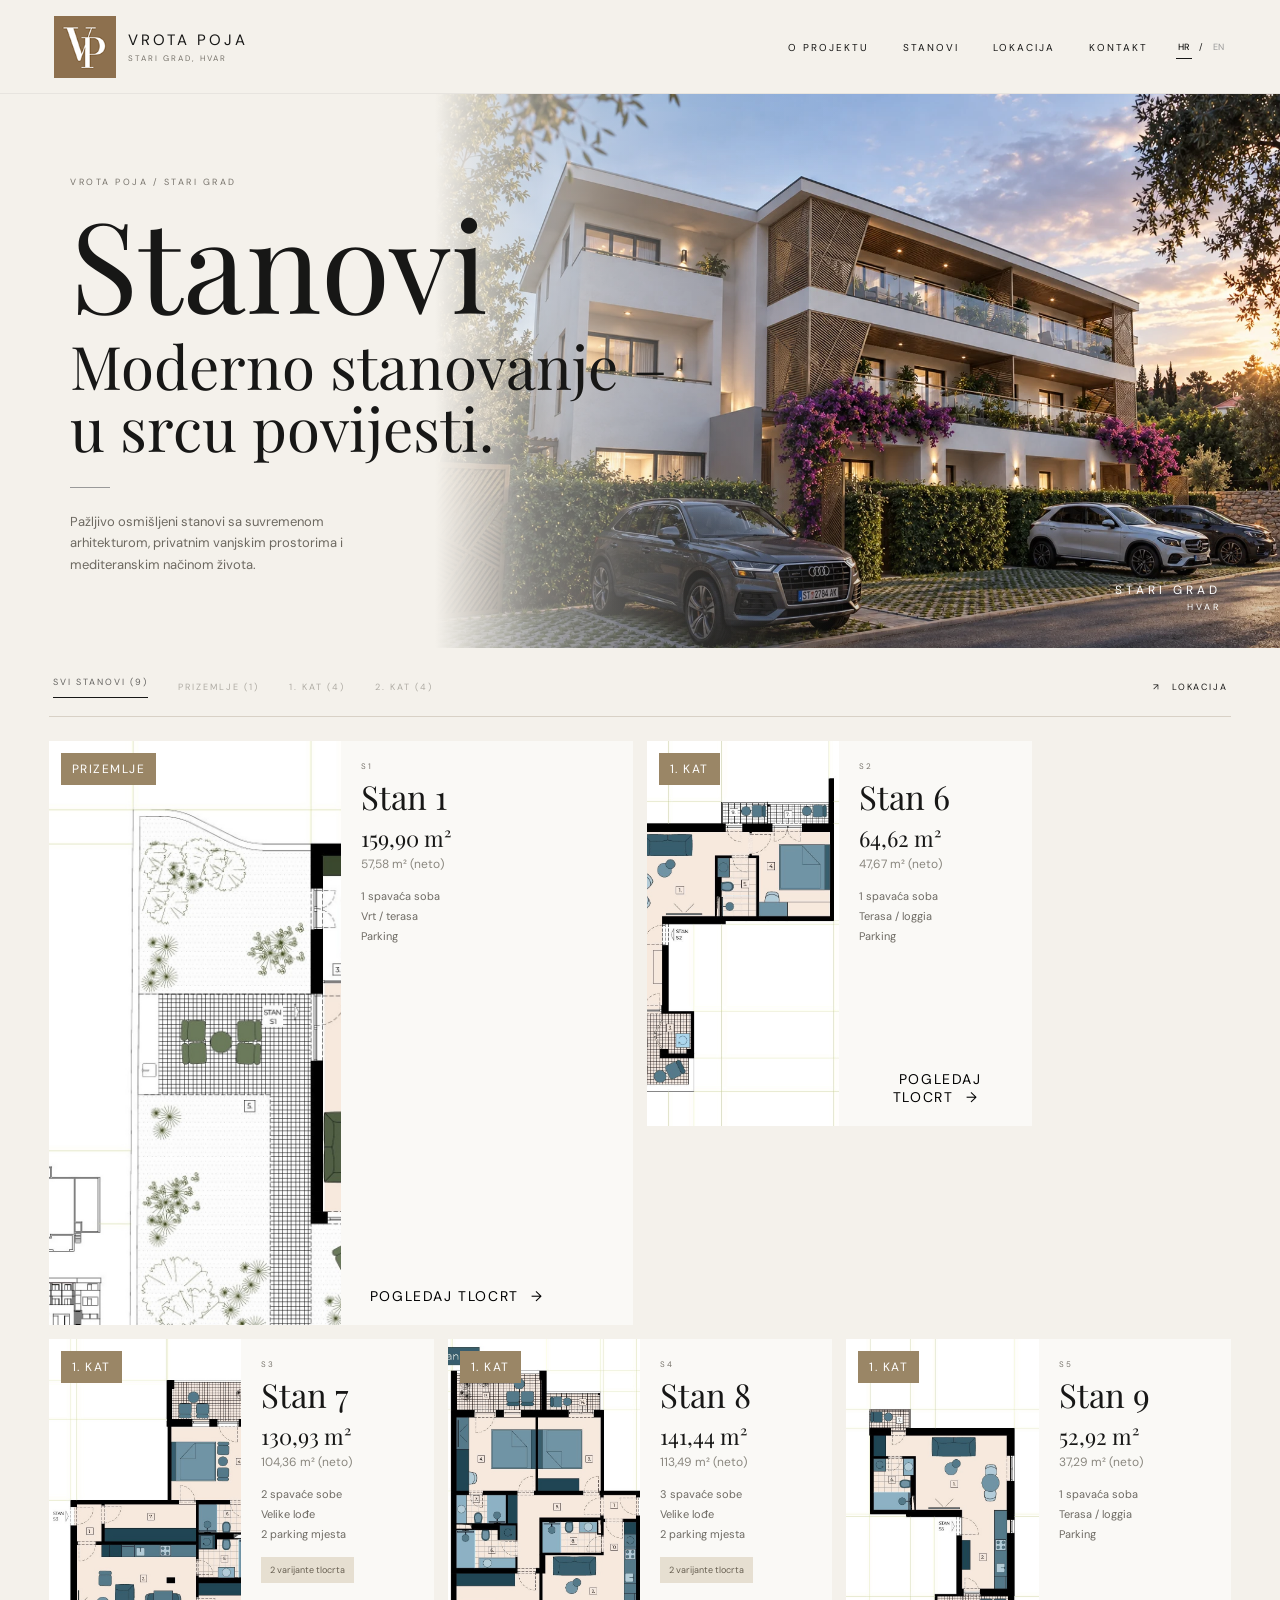
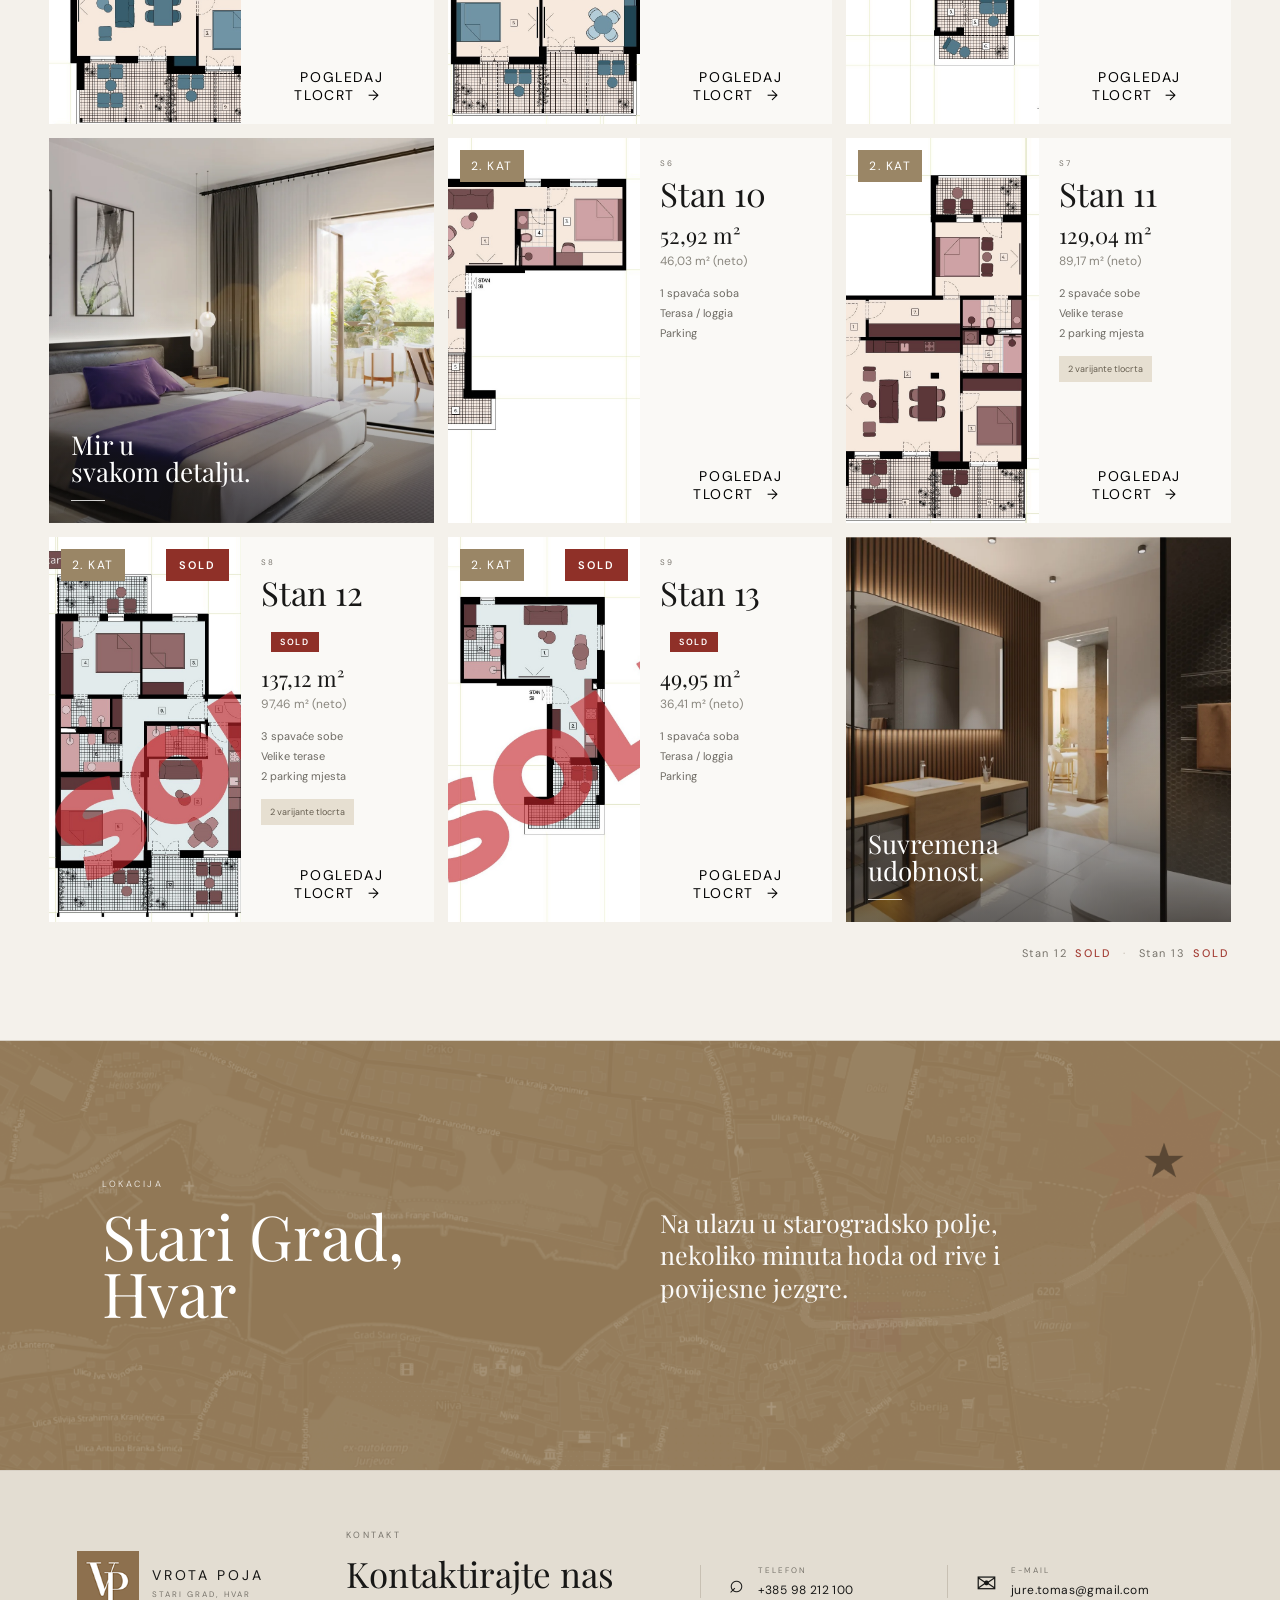
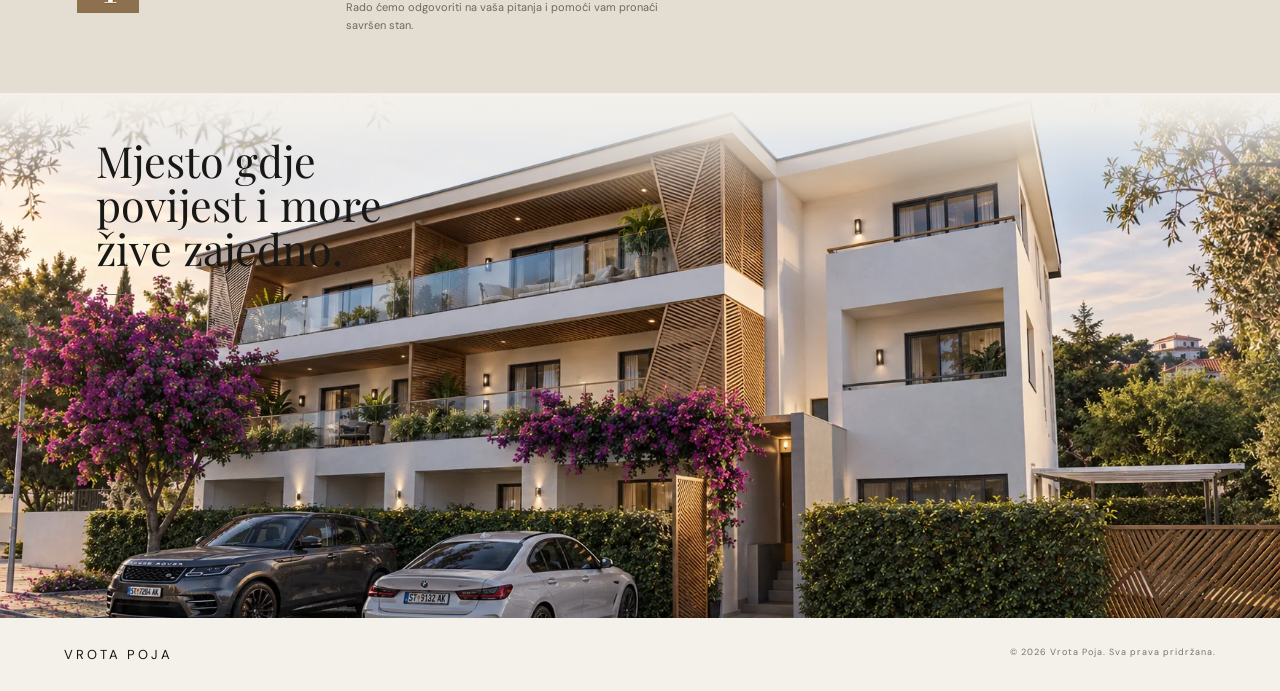
==== commit f9abb135: "Vrota Poja v10 - PDF floorplans and SEO V2" ====
--- a/public/index.html
+++ b/public/index.html
@@ -3,9 +3,9 @@
 <head>
   <meta charset="utf-8">
   <meta name="viewport" content="width=device-width, initial-scale=1">
-  <title>Vrota Poja | Stanovi u Starom Gradu na Hvaru</title>
-  <meta name="description" content="Vrota Poja — moderno stanovanje u srcu povijesti. Novi stanovi u Starom Gradu na Hvaru, s terasama, vrtovima i parkingom.">
-  <meta name="keywords" content="Vrota Poja, stanovi, Stari Grad, Hvar, stanovi Hvar, novi stanovi Hvar, nekretnine Stari Grad, apartmani Stari Grad">
+  <title>Vrota Poja | Novi stanovi i novogradnja u Starom Gradu, Hvar</title>
+  <meta name="description" content="Vrota Poja — novi stanovi u Starom Gradu na Hvaru. Moderna novogradnja u srcu povijesti, s terasama, vrtovima i parkingom. Pogledajte dostupne stanove.">
+  <meta name="keywords" content="Vrota Poja, stanovi Stari Grad Hvar, novi stanovi Hvar, novogradnja Stari Grad, stanovi na prodaju Hvar, nekretnine Stari Grad, nekretnine Hvar">
   <meta name="robots" content="index,follow,max-image-preview:large,max-snippet:-1,max-video-preview:-1">
   <meta name="theme-color" content="#f4f1eb">
   <link rel="canonical" href="https://vrotapoja.com/">
@@ -13,14 +13,16 @@
   <link rel="alternate" hreflang="en" href="https://vrotapoja.com/?lang=en">
   <link rel="alternate" hreflang="x-default" href="https://vrotapoja.com/">
   <meta property="og:type" content="website">
+  <meta property="og:locale" content="hr_HR">
+  <meta property="og:locale:alternate" content="en_GB">
   <meta property="og:site_name" content="Vrota Poja">
-  <meta property="og:title" content="Vrota Poja | Stanovi u Starom Gradu na Hvaru">
-  <meta property="og:description" content="Moderno stanovanje u srcu povijesti. Vrota Poja, Stari Grad, Hvar.">
+  <meta property="og:title" content="Vrota Poja | Novi stanovi i novogradnja u Starom Gradu, Hvar">
+  <meta property="og:description" content="Vrota Poja — novi stanovi u Starom Gradu na Hvaru. Moderna novogradnja u srcu povijesti, s terasama, vrtovima i parkingom.">
   <meta property="og:url" content="https://vrotapoja.com/">
   <meta property="og:image" content="https://vrotapoja.com/images/exterior-day.webp">
   <meta name="twitter:card" content="summary_large_image">
-  <meta name="twitter:title" content="Vrota Poja | Stanovi u Starom Gradu na Hvaru">
-  <meta name="twitter:description" content="Moderno stanovanje u srcu povijesti. Vrota Poja, Stari Grad, Hvar.">
+  <meta name="twitter:title" content="Vrota Poja | Novi stanovi i novogradnja u Starom Gradu, Hvar">
+  <meta name="twitter:description" content="Vrota Poja — novi stanovi u Starom Gradu na Hvaru. Moderna novogradnja u srcu povijesti, s terasama, vrtovima i parkingom.">
   <meta name="twitter:image" content="https://vrotapoja.com/images/exterior-day.webp">
   <link rel="icon" href="images/vp-mark.webp" type="image/webp">
   <link rel="preconnect" href="https://fonts.googleapis.com">
@@ -32,10 +34,31 @@
     "@context":"https://schema.org",
     "@type":"ApartmentComplex",
     "name":"Vrota Poja",
+    "alternateName":"FIELD GATE",
     "url":"https://vrotapoja.com/",
-    "description":"Moderno stanovanje u srcu povijesti u Starom Gradu na Hvaru.",
-    "address":{"@type":"PostalAddress","addressLocality":"Stari Grad","addressRegion":"Hvar","addressCountry":"HR"},
-    "image":"https://vrotapoja.com/images/exterior-day.webp"
+    "description":"Vrota Poja — novi stanovi u Starom Gradu na Hvaru. Moderna novogradnja u srcu povijesti, s terasama, vrtovima i parkingom.",
+    "image":[
+      "https://vrotapoja.com/images/exterior-day.webp",
+      "https://vrotapoja.com/images/exterior-night.webp",
+      "https://vrotapoja.com/images/01.webp",
+      "https://vrotapoja.com/images/04.webp"
+    ],
+    "address":{
+      "@type":"PostalAddress",
+      "addressLocality":"Stari Grad",
+      "addressRegion":"Hvar",
+      "addressCountry":"HR"
+    }
+  }
+  </script>
+  <script type="application/ld+json">
+  {
+    "@context":"https://schema.org",
+    "@type":"WebSite",
+    "name":"Vrota Poja",
+    "alternateName":"FIELD GATE",
+    "url":"https://vrotapoja.com/",
+    "inLanguage":["hr","en"]
   }
   </script>
   <script type="application/ld+json">
@@ -170,7 +193,7 @@
 
 <section class="location" id="lokacija" aria-label="Lokacija">
   <div><p class="eyebrow" data-i18n="location.eyebrow">LOKACIJA</p><h2 data-i18n="location.title">Stari Grad,<br>Hvar</h2></div>
-  <p data-i18n="location.text">Na ulazu u Stari Gradsko polje, nekoliko minuta hoda od rive i povijesne jezgre.</p>
+  <p data-i18n="location.text">Na ulazu u starogradsko polje, nekoliko minuta hoda od rive i povijesne jezgre.</p>
 </section>
 
 <section class="contact" id="kontakt">
@@ -194,7 +217,7 @@
     <button class="close" aria-label="Close">×</button>
     <div class="modal-visuals">
       <div class="modal-section-label" data-i18n="modal.floorplan">TLOCRT</div>
-      <div class="modal-image"><img id="modalPlan" src="" alt=""></div><button class="zoom-plan" id="zoomPlan" type="button"><span>⌕</span> <span data-i18n="modal.zoom">POVEĆAJ TLOCRT</span></button>
+      <div class="modal-image"><img id="modalPlan" src="" alt=""></div><a class="zoom-plan" id="zoomPlan" href="docs/katalog-stanova-2027.pdf" target="_blank" rel="noopener" aria-label="Otvori tlocrt u novom tabu"><span>⌕</span> <span data-i18n="modal.zoom">POVEĆAJ TLOCRT</span></a>
     </div>
     <div class="modal-copy">
       <p class="eyebrow" data-i18n="modal.apartment">STAN</p>
@@ -208,21 +231,6 @@
     </div>
   </div>
 </div>
-<div class="plan-lightbox" id="planLightbox" aria-hidden="true">
-  <div class="plan-lightbox-head">
-    <span id="planLightboxTitle">TLOCRT</span>
-    <div class="plan-zoom-controls">
-      <button type="button" id="planZoomOut" aria-label="Smanji">−</button>
-      <span id="planZoomValue">100%</span>
-      <button type="button" id="planZoomIn" aria-label="Povećaj">+</button>
-      <button type="button" id="planZoomReset">RESET</button>
-    </div>
-    <button type="button" class="plan-lightbox-close" id="planLightboxClose" aria-label="Zatvori">×</button>
-  </div>
-  <div class="plan-lightbox-stage" id="planLightboxStage">
-    <img id="planLightboxImage" src="" alt="">
-  </div>
-  <div class="plan-lightbox-hint">KORISTI + / − ILI DVOSTRUKI KLIK ZA DETALJE</div>
 </div>
 <script src="script.js"></script>
 </body>
--- a/public/style.css
+++ b/public/style.css
@@ -31,27 +31,3 @@
 .zoom-plan{display:flex;align-items:center;justify-content:center;gap:7px;width:100%;border:1px solid var(--line);background:var(--paper);padding:13px 14px;margin-top:-18px;margin-bottom:4px;font-size:9px;letter-spacing:1.6px;cursor:pointer;color:var(--ink)}
 .zoom-plan span:first-child{font-size:18px;line-height:10px}
 .zoom-plan:hover{background:#e9e4db}
-.plan-lightbox{position:fixed;inset:0;background:rgba(15,14,13,.96);display:none;z-index:100;padding:18px 20px 20px}
-.plan-lightbox.open{display:grid;grid-template-rows:auto 1fr auto}
-.plan-lightbox-head{display:grid;grid-template-columns:1fr auto 1fr;align-items:center;color:#fff;min-height:48px;font-size:10px;letter-spacing:2px}
-.plan-lightbox-head>span{opacity:.75}
-.plan-zoom-controls{display:flex;align-items:center;gap:7px}
-.plan-zoom-controls button{border:1px solid rgba(255,255,255,.3);background:rgba(255,255,255,.06);color:#fff;height:34px;min-width:34px;padding:0 10px;font-size:12px;cursor:pointer}
-.plan-zoom-controls span{min-width:52px;text-align:center;font-size:10px;letter-spacing:1px}
-.plan-zoom-controls button:hover{background:rgba(255,255,255,.15)}
-.plan-lightbox-close{justify-self:end;border:0!important;background:none!important;font-size:32px!important;font-weight:300;width:40px;height:40px!important;padding:0!important}
-.plan-lightbox-stage{min-height:0;overflow:auto;display:flex;align-items:center;justify-content:center;padding:10px;cursor:zoom-in}
-.plan-lightbox-stage img{width:min(88vw,1050px);height:auto;max-height:none;display:block;transform-origin:center center;transition:transform .18s ease;box-shadow:0 10px 45px rgba(0,0,0,.3)}
-.plan-lightbox-hint{text-align:center;color:rgba(255,255,255,.48);font-size:8px;letter-spacing:1.5px;padding:10px}
-@media(max-width:650px){
-  .sold-badge{right:9px;top:9px;padding:8px 10px;font-size:10px}
-  .zoom-plan{margin-top:-10px;padding:12px;font-size:8px}
-  .plan-lightbox{padding:10px}
-  .plan-lightbox-head{grid-template-columns:1fr auto;gap:8px}
-  .plan-lightbox-head>span{display:none}
-  .plan-zoom-controls{justify-self:start}
-  .plan-lightbox-close{position:absolute;right:8px;top:4px}
-  .plan-lightbox-stage{padding:6px 0}
-  .plan-lightbox-stage img{width:94vw}
-  .plan-lightbox-hint{font-size:7px}
-}
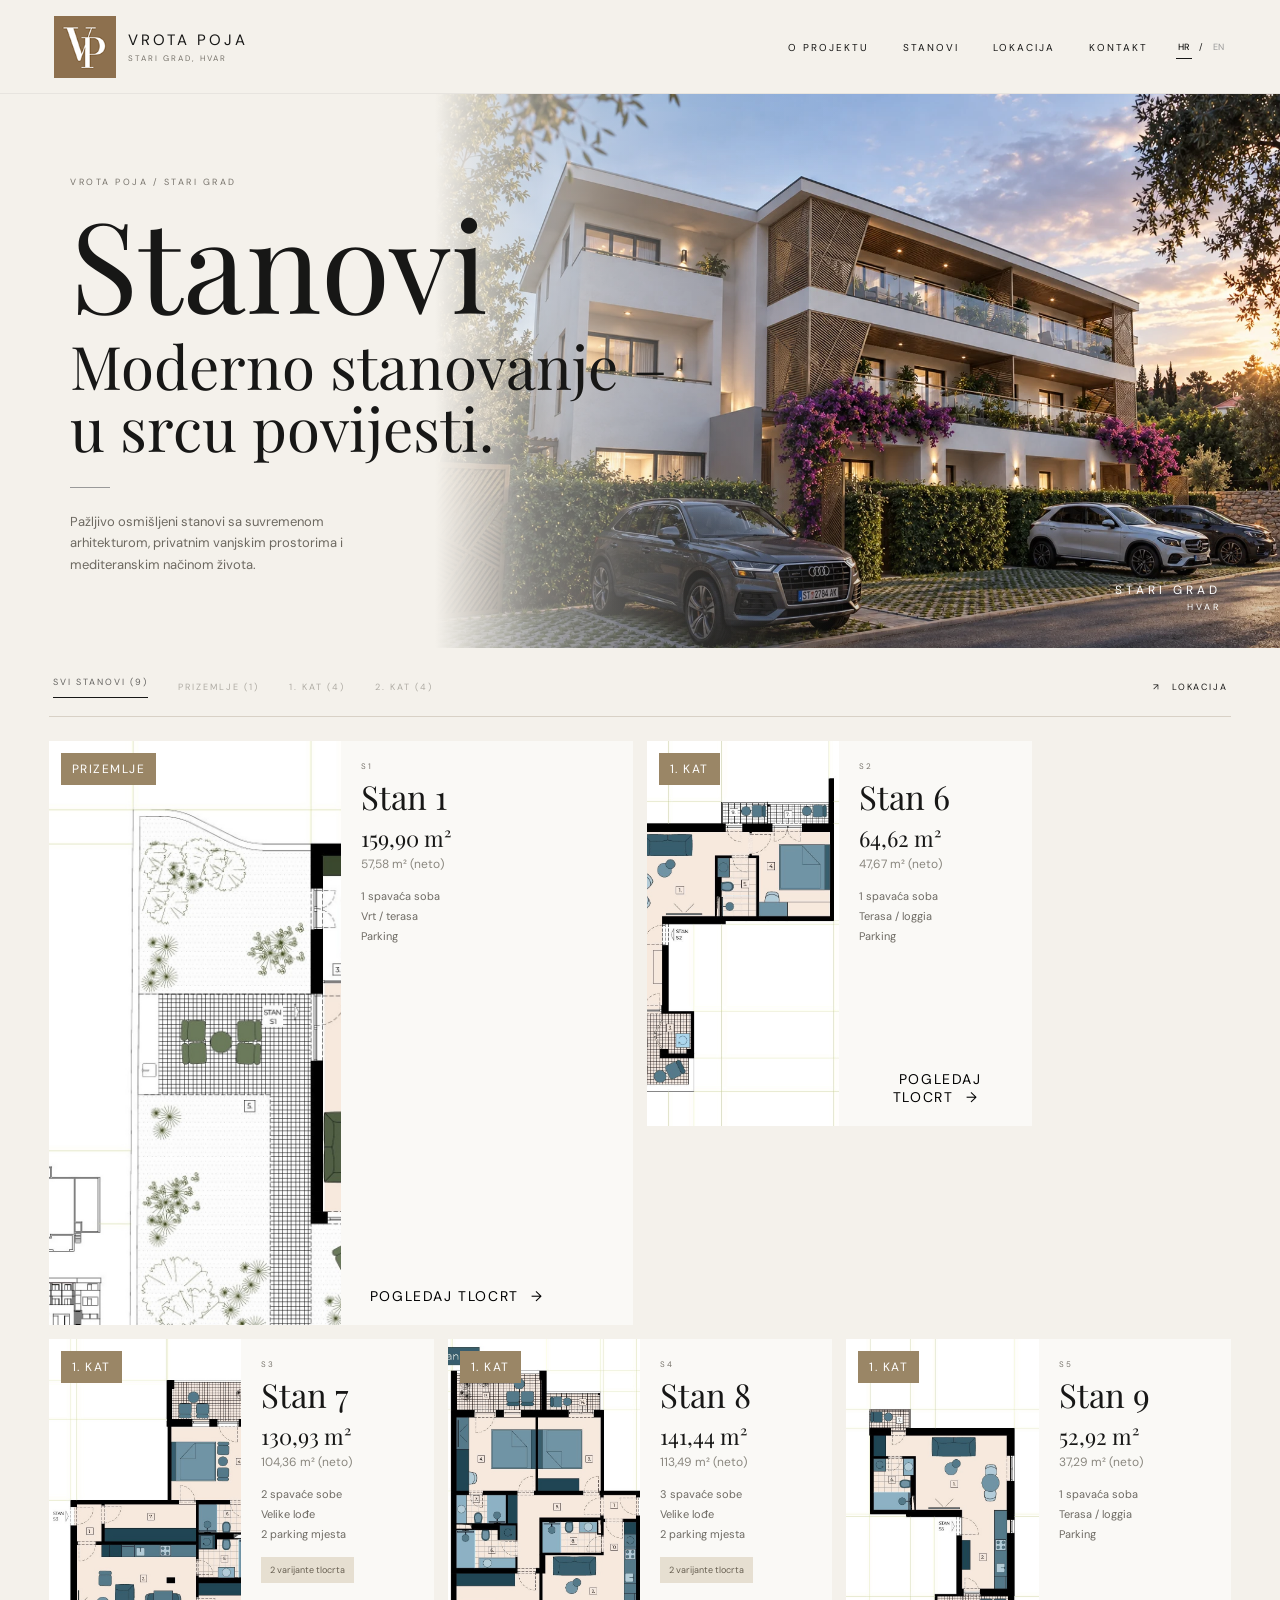
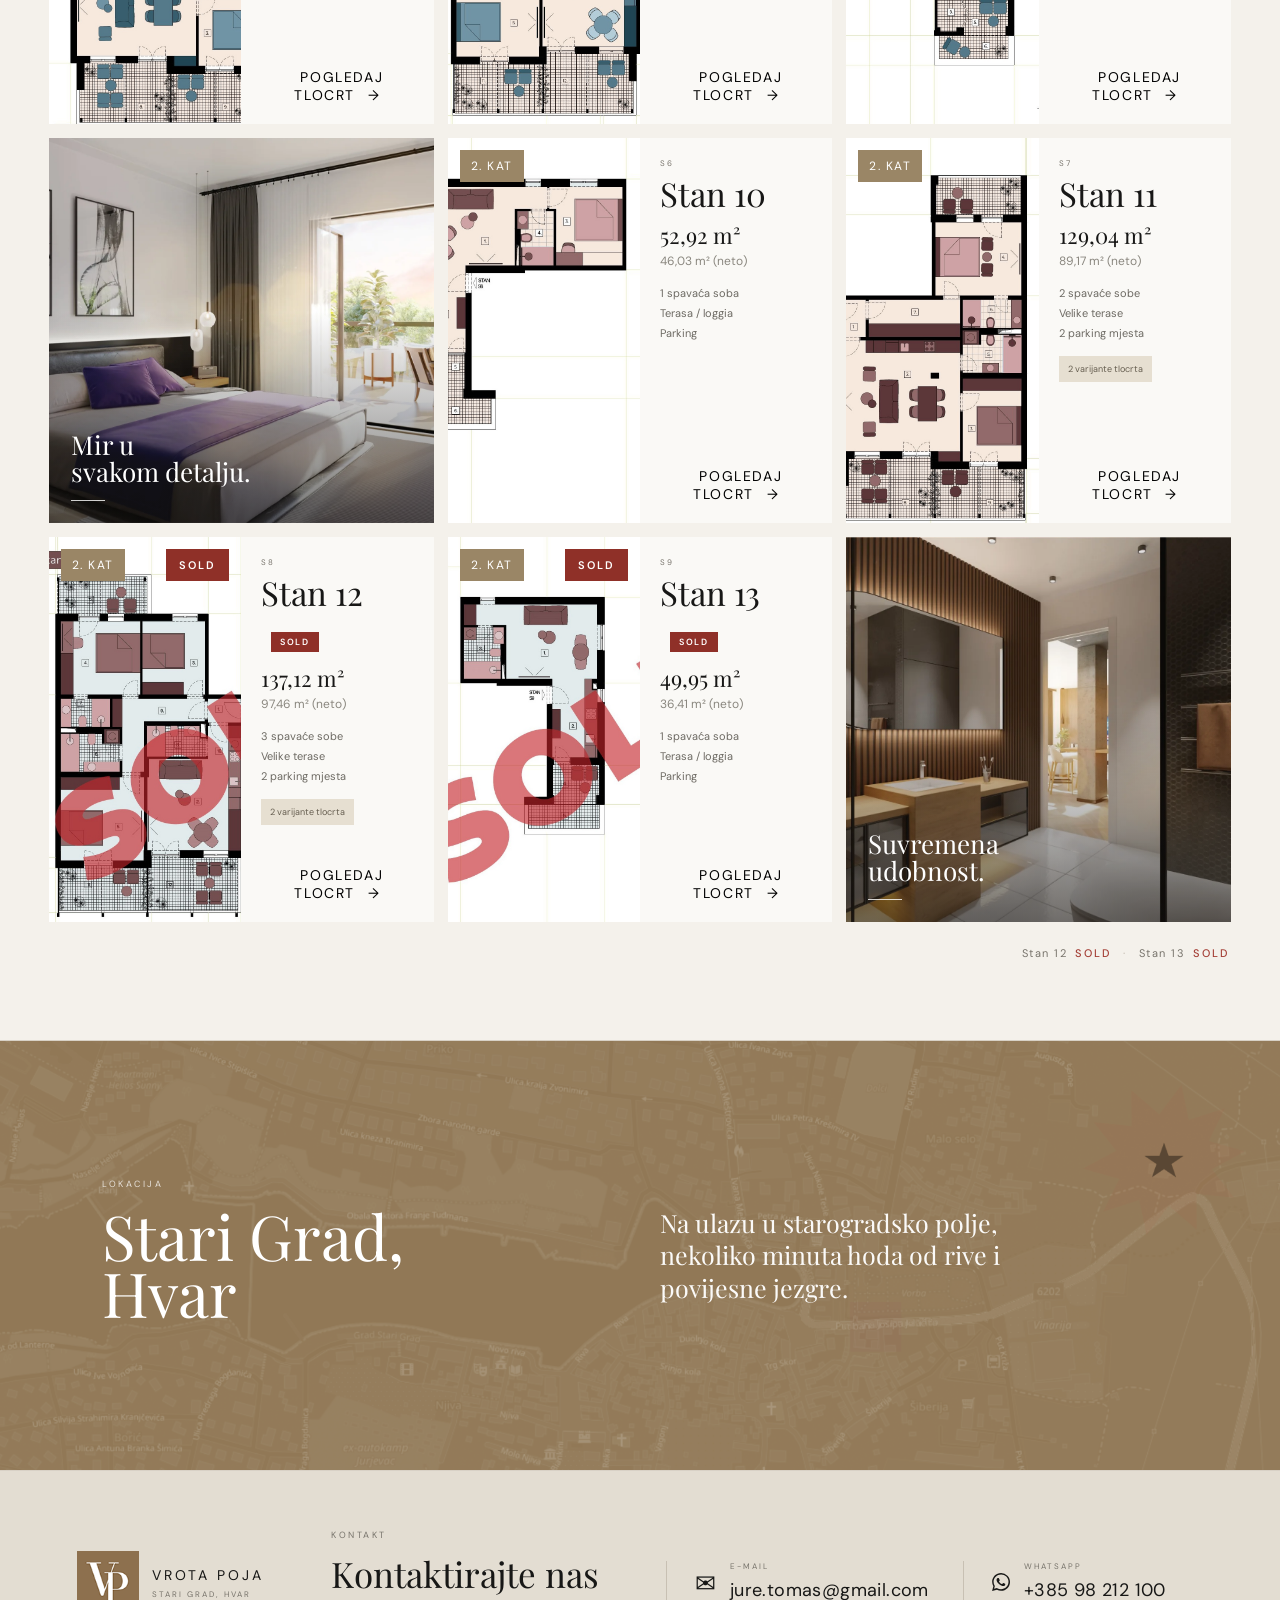
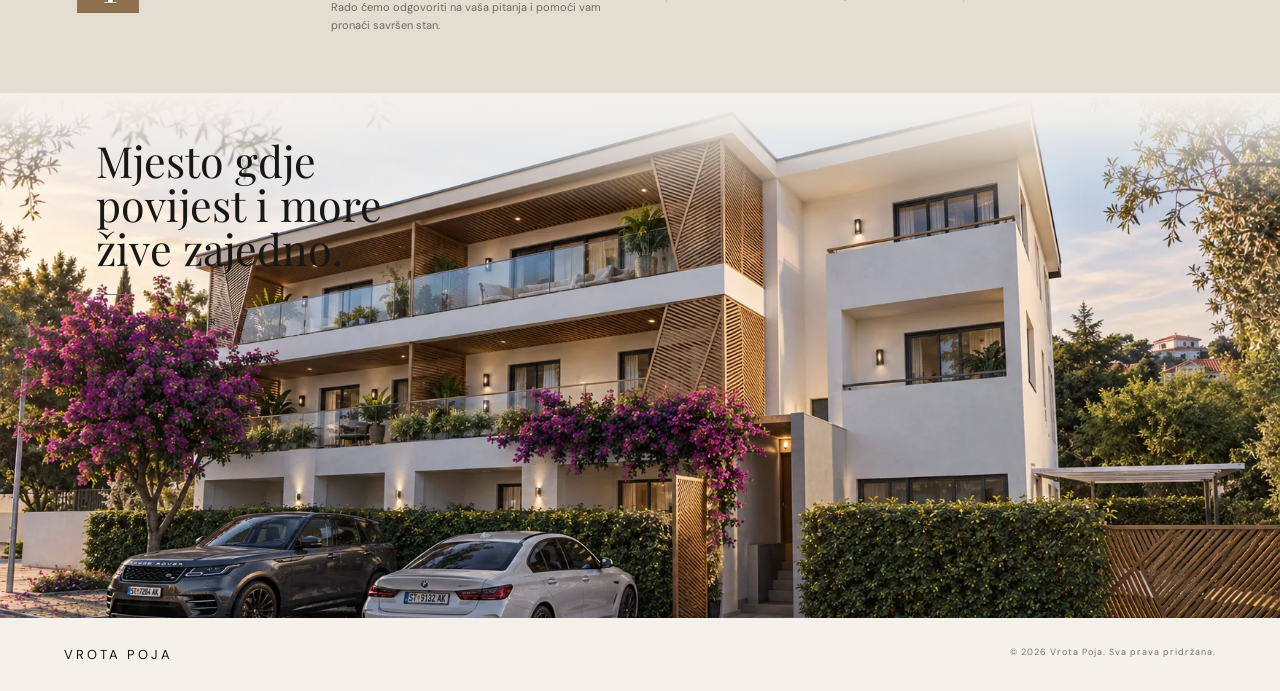
==== commit bc85b476: "Vrota Poja v10 - contact and SEO updates" ====
--- a/public/index.html
+++ b/public/index.html
@@ -199,8 +199,8 @@
 <section class="contact" id="kontakt">
   <div class="contact-brand"><img class="brand-mark" src="images/vp-mark.webp" alt="VP"><div><span data-i18n="brand.name">VROTA POJA</span><small>STARI GRAD, HVAR</small></div></div>
   <div class="contact-intro"><p class="eyebrow" data-i18n="contact.eyebrow">KONTAKT</p><h2 data-i18n="contact.title">Kontaktirajte nas</h2><p data-i18n="contact.text">Rado ćemo odgovoriti na vaša pitanja i pomoći vam pronaći savršen stan.</p></div>
-  <a class="contact-item" href="tel:+38598212100"><span class="contact-icon">⌕</span><div><small data-i18n="contact.phone">TELEFON</small><strong>+385 98 212 100</strong></div></a>
   <a class="contact-item" href="mailto:jure.tomas@gmail.com"><span class="contact-icon">✉</span><div><small data-i18n="contact.email">E-MAIL</small><strong>jure.tomas@gmail.com</strong></div></a>
+   <a class="contact-item whatsapp-item" href="https://wa.me/38598212100" target="_blank" rel="noopener" aria-label="WhatsApp"><span class="contact-icon whatsapp-icon" aria-hidden="true"><svg viewBox="0 0 24 24" role="img"><path d="M20.5 3.5A11.8 11.8 0 0 0 12.1 0C5.5 0 .2 5.3.2 11.8c0 2.1.5 4.1 1.6 5.9L.1 24l6.5-1.7a11.8 11.8 0 0 0 5.5 1.4h.1c6.5 0 11.8-5.3 11.8-11.8 0-3.2-1.2-6.2-3.5-8.4Zm-8.4 18.2h-.1a9.8 9.8 0 0 1-5-1.4l-.4-.2-3.8 1 1-3.7-.2-.4a9.8 9.8 0 0 1-1.5-5.2C2.1 6.4 6.6 1.9 12.1 1.9c2.7 0 5.1 1 7 2.9 1.9 1.9 2.9 4.3 2.9 7 0 5.5-4.5 9.9-9.9 9.9Zm5.4-7.4c-.3-.1-1.8-.9-2.1-1-.3-.1-.5-.1-.7.1-.2.3-.8 1-.9 1.2-.2.2-.3.2-.6.1-1.6-.8-2.7-1.5-3.8-3.2-.3-.5.3-.5.8-1.6.1-.2 0-.4 0-.5s-.7-1.7-1-2.3c-.3-.6-.5-.5-.7-.5h-.6c-.2 0-.5.1-.8.4-.3.3-1 1-1 2.4s1 2.8 1.1 3c.1.2 2 3 4.9 4.2 2.9 1.1 2.9.7 3.4.7.5 0 1.8-.7 2-1.4.3-.7.3-1.3.2-1.4-.1-.1-.3-.2-.6-.3Z"/></svg></span><div><small>WHATSAPP</small><strong>+385 98 212 100</strong></div></a>
 </section>
 
 <section class="closing-image" aria-label="Vrota Poja, Stari Grad, Hvar">
--- a/public/style.css
+++ b/public/style.css
@@ -31,3 +31,8 @@
 .zoom-plan{display:flex;align-items:center;justify-content:center;gap:7px;width:100%;border:1px solid var(--line);background:var(--paper);padding:13px 14px;margin-top:-18px;margin-bottom:4px;font-size:9px;letter-spacing:1.6px;cursor:pointer;color:var(--ink)}
 .zoom-plan span:first-child{font-size:18px;line-height:10px}
 .zoom-plan:hover{background:#e9e4db}
+
+/* v10 contact sizing + WhatsApp */
+.contact-item strong{font-size:18px;}
+.whatsapp-icon{display:inline-flex;align-items:center;justify-content:center;font-family:inherit;}
+.whatsapp-icon svg{width:18px;height:18px;display:block;fill:currentColor;}
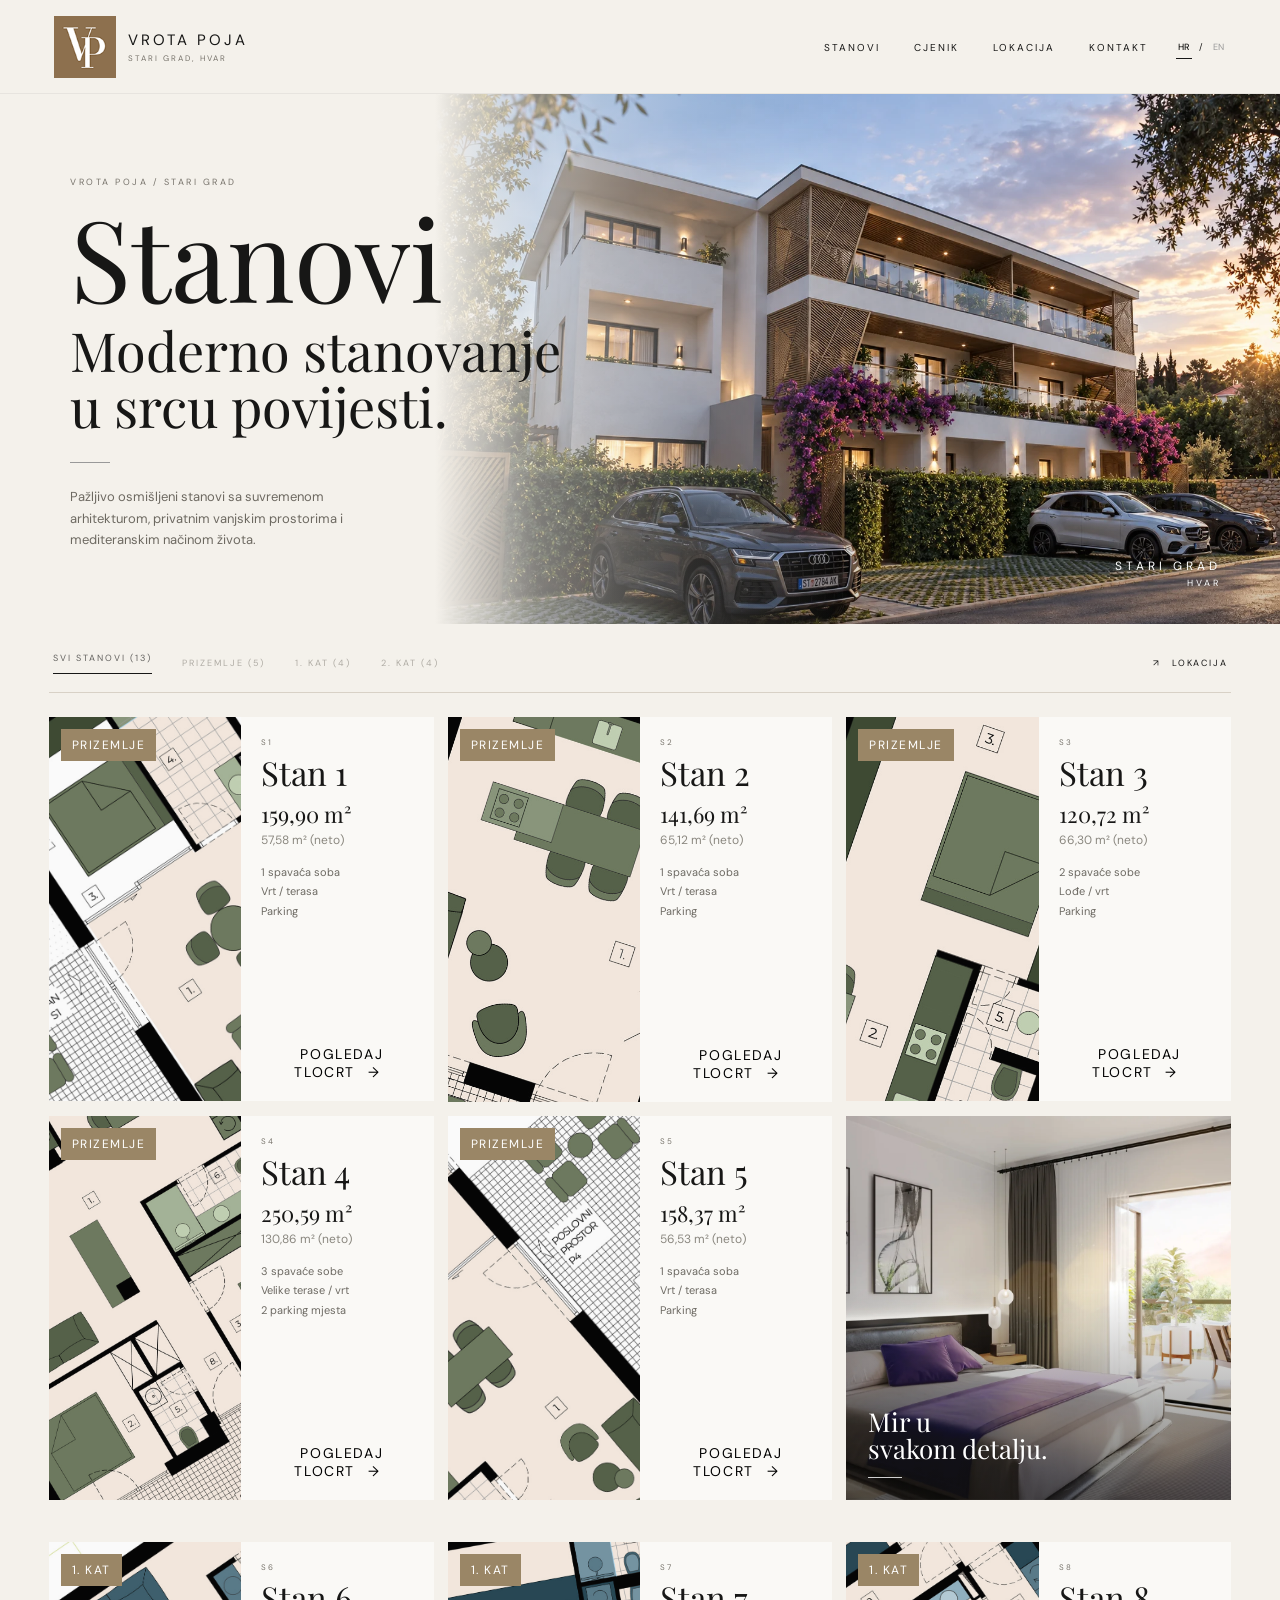
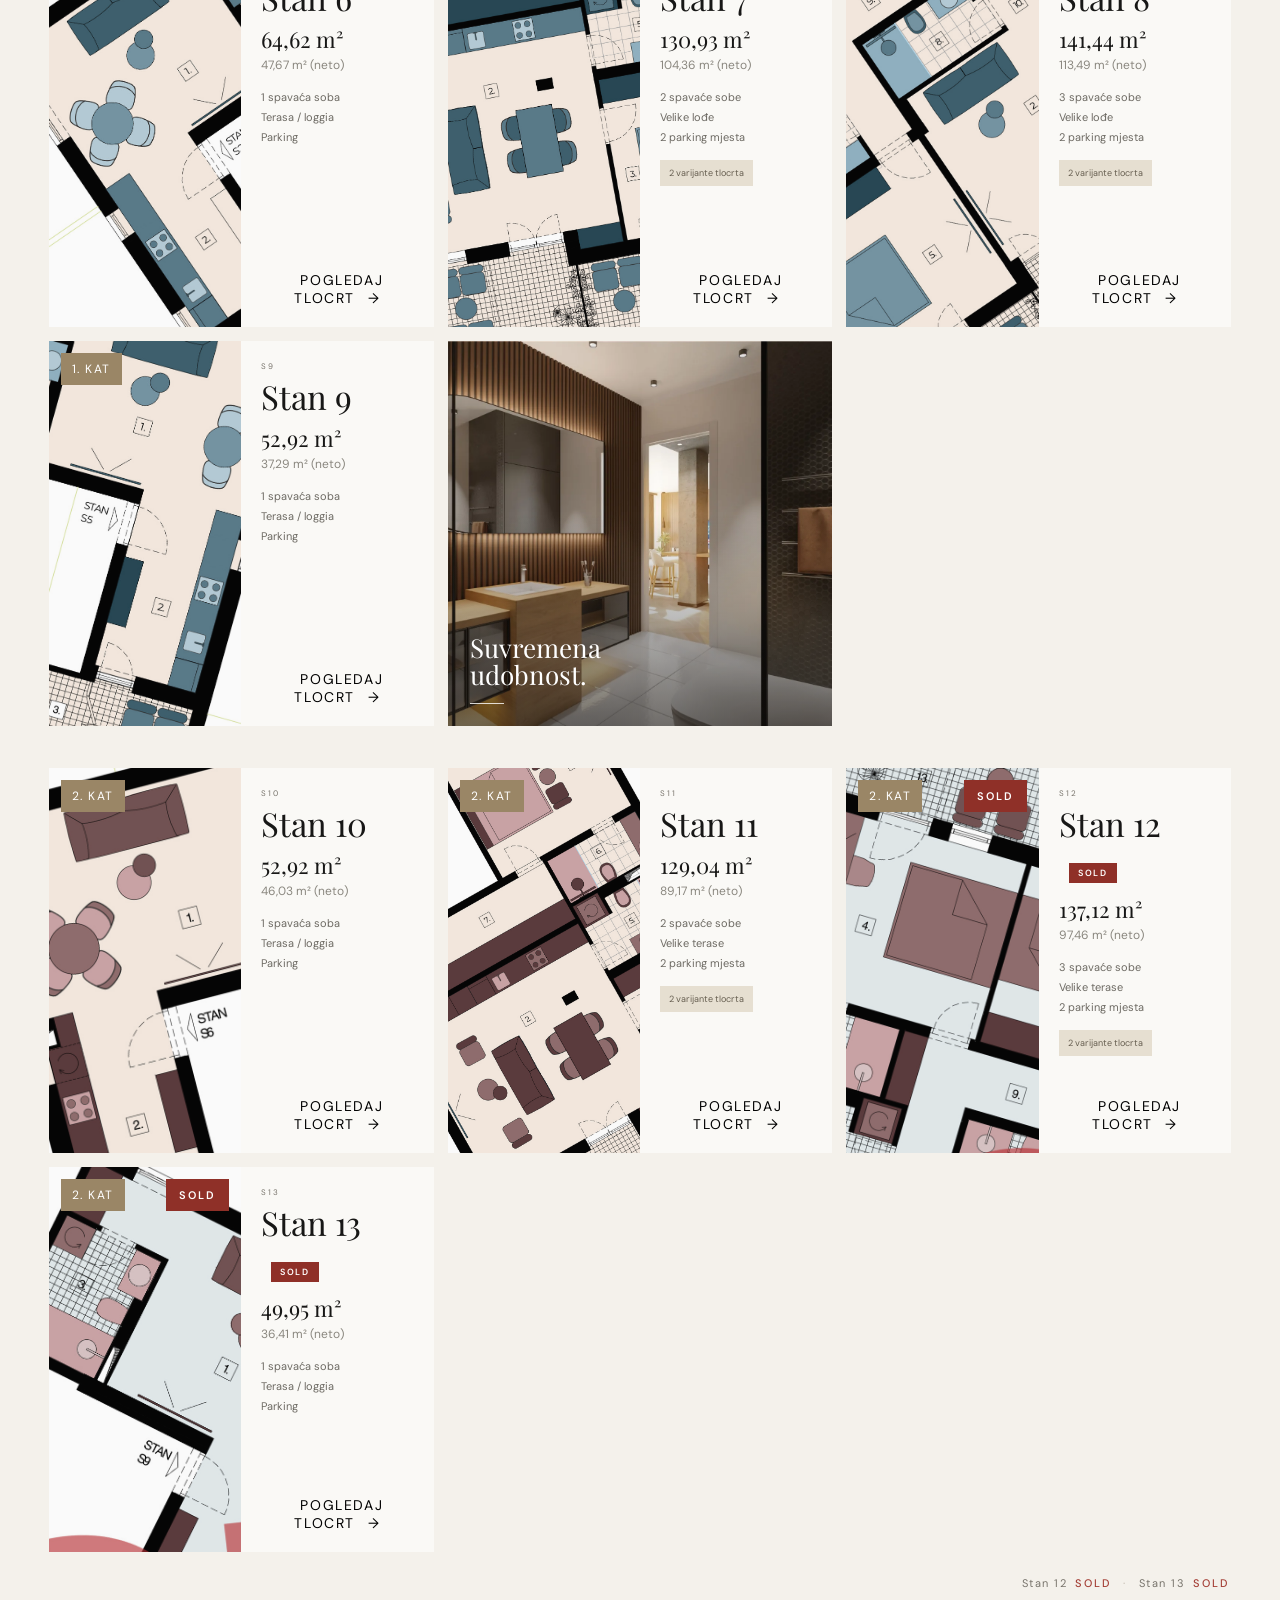
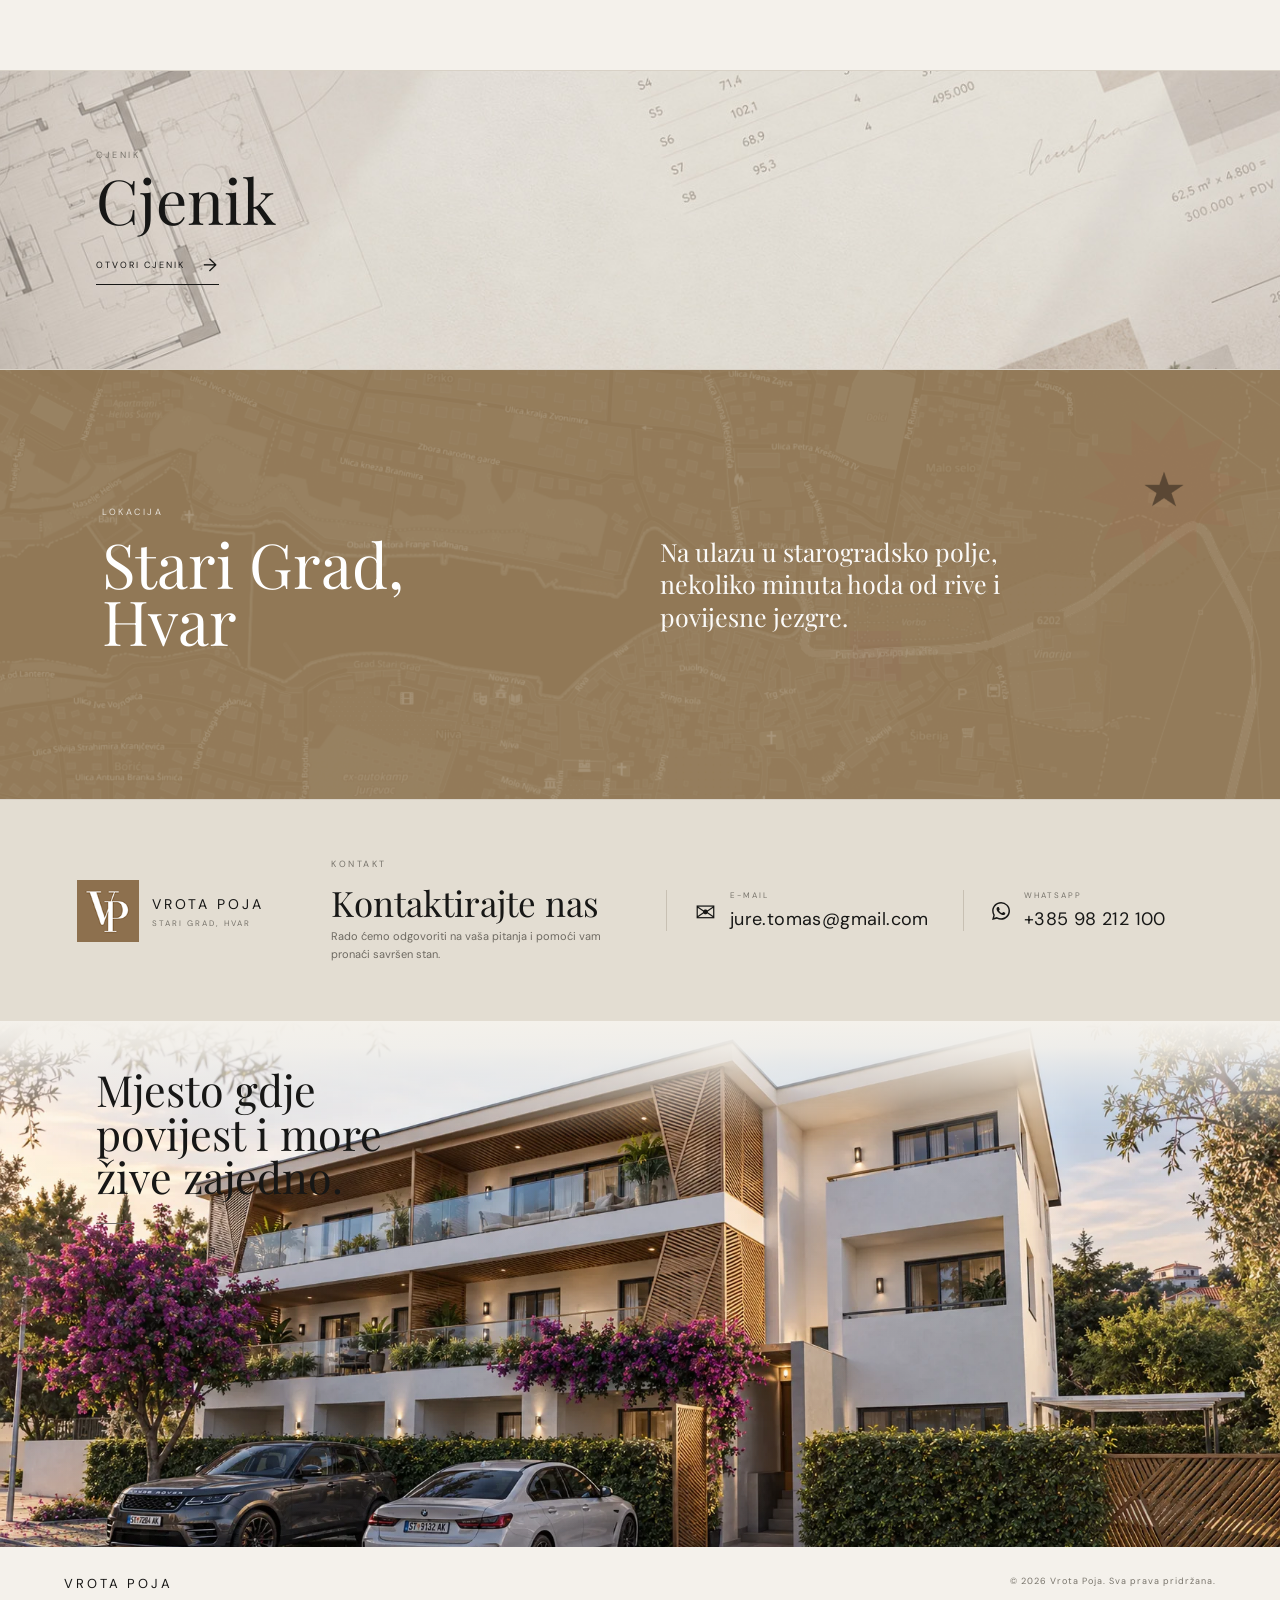
==== commit 518e770b: "Vrota Poja v15 - fix apartments grid" ====
--- a/public/index.html
+++ b/public/index.html
@@ -1,35 +1,36 @@
-<!doctype html>
+<!DOCTYPE html>
+
 <html lang="hr">
 <head>
-  <meta charset="utf-8">
-  <meta name="viewport" content="width=device-width, initial-scale=1">
-  <title>Vrota Poja | Novi stanovi i novogradnja u Starom Gradu, Hvar</title>
-  <meta name="description" content="Vrota Poja — novi stanovi u Starom Gradu na Hvaru. Moderna novogradnja u srcu povijesti, s terasama, vrtovima i parkingom. Pogledajte dostupne stanove.">
-  <meta name="keywords" content="Vrota Poja, stanovi Stari Grad Hvar, novi stanovi Hvar, novogradnja Stari Grad, stanovi na prodaju Hvar, nekretnine Stari Grad, nekretnine Hvar">
-  <meta name="robots" content="index,follow,max-image-preview:large,max-snippet:-1,max-video-preview:-1">
-  <meta name="theme-color" content="#f4f1eb">
-  <link rel="canonical" href="https://vrotapoja.com/">
-  <link rel="alternate" hreflang="hr" href="https://vrotapoja.com/">
-  <link rel="alternate" hreflang="en" href="https://vrotapoja.com/?lang=en">
-  <link rel="alternate" hreflang="x-default" href="https://vrotapoja.com/">
-  <meta property="og:type" content="website">
-  <meta property="og:locale" content="hr_HR">
-  <meta property="og:locale:alternate" content="en_GB">
-  <meta property="og:site_name" content="Vrota Poja">
-  <meta property="og:title" content="Vrota Poja | Novi stanovi i novogradnja u Starom Gradu, Hvar">
-  <meta property="og:description" content="Vrota Poja — novi stanovi u Starom Gradu na Hvaru. Moderna novogradnja u srcu povijesti, s terasama, vrtovima i parkingom.">
-  <meta property="og:url" content="https://vrotapoja.com/">
-  <meta property="og:image" content="https://vrotapoja.com/images/exterior-day.webp">
-  <meta name="twitter:card" content="summary_large_image">
-  <meta name="twitter:title" content="Vrota Poja | Novi stanovi i novogradnja u Starom Gradu, Hvar">
-  <meta name="twitter:description" content="Vrota Poja — novi stanovi u Starom Gradu na Hvaru. Moderna novogradnja u srcu povijesti, s terasama, vrtovima i parkingom.">
-  <meta name="twitter:image" content="https://vrotapoja.com/images/exterior-day.webp">
-  <link rel="icon" href="images/vp-mark.webp" type="image/webp">
-  <link rel="preconnect" href="https://fonts.googleapis.com">
-  <link rel="preconnect" href="https://fonts.gstatic.com" crossorigin>
-  <link href="https://fonts.googleapis.com/css2?family=DM+Sans:wght@400;500&family=Playfair+Display:wght@400;500&display=swap" rel="stylesheet">
-  <link rel="stylesheet" href="style.css">
-  <script type="application/ld+json">
+<meta charset="utf-8"/>
+<meta content="width=device-width, initial-scale=1" name="viewport"/>
+<title>Vrota Poja | Novi stanovi i novogradnja u Starom Gradu, Hvar</title>
+<meta content="Vrota Poja — novi stanovi u Starom Gradu na Hvaru. Moderna novogradnja u srcu povijesti, s terasama, vrtovima i parkingom. Pogledajte dostupne stanove." name="description"/>
+<meta content="Vrota Poja, stanovi Stari Grad Hvar, novi stanovi Hvar, novogradnja Stari Grad, stanovi na prodaju Hvar, nekretnine Stari Grad, nekretnine Hvar" name="keywords"/>
+<meta content="index,follow,max-image-preview:large,max-snippet:-1,max-video-preview:-1" name="robots"/>
+<meta content="#f4f1eb" name="theme-color"/>
+<link href="https://vrotapoja.com/" rel="canonical"/>
+<link href="https://vrotapoja.com/" hreflang="hr" rel="alternate"/>
+<link href="https://vrotapoja.com/?lang=en" hreflang="en" rel="alternate"/>
+<link href="https://vrotapoja.com/" hreflang="x-default" rel="alternate"/>
+<meta content="website" property="og:type"/>
+<meta content="hr_HR" property="og:locale"/>
+<meta content="en_GB" property="og:locale:alternate"/>
+<meta content="Vrota Poja" property="og:site_name"/>
+<meta content="Vrota Poja | Novi stanovi i novogradnja u Starom Gradu, Hvar" property="og:title"/>
+<meta content="Vrota Poja — novi stanovi u Starom Gradu na Hvaru. Moderna novogradnja u srcu povijesti, s terasama, vrtovima i parkingom." property="og:description"/>
+<meta content="https://vrotapoja.com/" property="og:url"/>
+<meta content="https://vrotapoja.com/images/exterior-day.webp" property="og:image"/>
+<meta content="summary_large_image" name="twitter:card"/>
+<meta content="Vrota Poja | Novi stanovi i novogradnja u Starom Gradu, Hvar" name="twitter:title"/>
+<meta content="Vrota Poja — novi stanovi u Starom Gradu na Hvaru. Moderna novogradnja u srcu povijesti, s terasama, vrtovima i parkingom." name="twitter:description"/>
+<meta content="https://vrotapoja.com/images/exterior-day.webp" name="twitter:image"/>
+<link href="images/vp-mark.webp" rel="icon" type="image/webp"/>
+<link href="https://fonts.googleapis.com" rel="preconnect"/>
+<link crossorigin="" href="https://fonts.gstatic.com" rel="preconnect"/>
+<link href="https://fonts.googleapis.com/css2?family=DM+Sans:wght@400;500&amp;family=Playfair+Display:wght@400;500&amp;display=swap" rel="stylesheet"/>
+<link href="style.css" rel="stylesheet"/>
+<script type="application/ld+json">
   {
     "@context":"https://schema.org",
     "@type":"ApartmentComplex",
@@ -51,7 +52,7 @@
     }
   }
   </script>
-  <script type="application/ld+json">
+<script type="application/ld+json">
   {
     "@context":"https://schema.org",
     "@type":"WebSite",
@@ -61,175 +62,202 @@
     "inLanguage":["hr","en"]
   }
   </script>
-  <script type="application/ld+json">
+<script type="application/ld+json">
   {
     "@context":"https://schema.org",
     "@type":"ItemList",
     "name":"Vrota Poja apartments",
     "itemListElement":[
       {"@type":"ListItem","position":1,"name":"Stan 1","url":"https://vrotapoja.com/#stanovi"},
-      {"@type":"ListItem","position":2,"name":"Stan 6","url":"https://vrotapoja.com/#stanovi"},
-      {"@type":"ListItem","position":3,"name":"Stan 7","url":"https://vrotapoja.com/#stanovi"},
-      {"@type":"ListItem","position":4,"name":"Stan 8","url":"https://vrotapoja.com/#stanovi"},
-      {"@type":"ListItem","position":5,"name":"Stan 9","url":"https://vrotapoja.com/#stanovi"},
-      {"@type":"ListItem","position":6,"name":"Stan 10","url":"https://vrotapoja.com/#stanovi"},
-      {"@type":"ListItem","position":7,"name":"Stan 11","url":"https://vrotapoja.com/#stanovi"},
-      {"@type":"ListItem","position":8,"name":"Stan 12","url":"https://vrotapoja.com/#stanovi"},
-      {"@type":"ListItem","position":9,"name":"Stan 13","url":"https://vrotapoja.com/#stanovi"}
+      {"@type":"ListItem","position":2,"name":"Stan 2","url":"https://vrotapoja.com/#stanovi"},
+      {"@type":"ListItem","position":3,"name":"Stan 3","url":"https://vrotapoja.com/#stanovi"},
+      {"@type":"ListItem","position":4,"name":"Stan 4","url":"https://vrotapoja.com/#stanovi"},
+      {"@type":"ListItem","position":5,"name":"Stan 5","url":"https://vrotapoja.com/#stanovi"},
+      {"@type":"ListItem","position":6,"name":"Stan 6","url":"https://vrotapoja.com/#stanovi"},
+      {"@type":"ListItem","position":7,"name":"Stan 7","url":"https://vrotapoja.com/#stanovi"},
+      {"@type":"ListItem","position":8,"name":"Stan 8","url":"https://vrotapoja.com/#stanovi"},
+      {"@type":"ListItem","position":9,"name":"Stan 9","url":"https://vrotapoja.com/#stanovi"},
+      {"@type":"ListItem","position":10,"name":"Stan 10","url":"https://vrotapoja.com/#stanovi"},
+      {"@type":"ListItem","position":11,"name":"Stan 11","url":"https://vrotapoja.com/#stanovi"},
+      {"@type":"ListItem","position":12,"name":"Stan 12","url":"https://vrotapoja.com/#stanovi"},
+      {"@type":"ListItem","position":13,"name":"Stan 13","url":"https://vrotapoja.com/#stanovi"}
     ]
   }
   </script>
 </head>
 <body>
 <header class="site-header">
-  <a class="brand" href="#top" aria-label="Vrota Poja">
-    <img class="brand-mark" src="images/vp-mark.webp" alt="VP">
-    <span class="brand-text"><span class="brand-name" data-i18n="brand.name">VROTA POJA</span><span class="brand-sub">STARI GRAD, HVAR</span></span>
-  </a>
-  <nav aria-label="Glavna navigacija">
-    <a href="#projekt" data-i18n="nav.project">O PROJEKTU</a>
-    <a href="#stanovi" data-i18n="nav.apartments">STANOVI</a>
-    <a href="#lokacija" data-i18n="nav.location">LOKACIJA</a>
-    <a href="#kontakt" data-i18n="nav.contact">KONTAKT</a>
-  </nav>
-  <div class="header-actions">
-    <div class="language-switch" aria-label="Language switch">
-      <button type="button" class="lang active" data-lang="hr">HR</button>
-      <span>/</span>
-      <button type="button" class="lang" data-lang="en">EN</button>
-    </div>
-  </div>
+<a aria-label="Vrota Poja" class="brand" href="#top">
+<img alt="VP" class="brand-mark" src="images/vp-mark.webp"/>
+<span class="brand-text"><span class="brand-name" data-i18n="brand.name">VROTA POJA</span><span class="brand-sub">STARI GRAD, HVAR</span></span>
+</a>
+<nav aria-label="Glavna navigacija">
+<a data-i18n="nav.apartments" href="#stanovi">STANOVI</a>
+<a data-i18n="nav.pricelist" href="#cjenik">CJENIK</a>
+<a data-i18n="nav.location" href="#lokacija">LOKACIJA</a>
+<a data-i18n="nav.contact" href="#kontakt">KONTAKT</a>
+</nav>
+<div class="header-actions">
+<div aria-label="Language switch" class="language-switch">
+<button class="lang active" data-lang="hr" type="button">HR</button>
+<span>/</span>
+<button class="lang" data-lang="en" type="button">EN</button>
+</div>
+</div>
 </header>
-
 <main id="top">
-<section class="hero" id="projekt">
-  <div class="hero-copy">
-    <p class="eyebrow" data-i18n="hero.eyebrow">VROTA POJA / STARI GRAD</p>
-    <h1 data-i18n="hero.title">Stanovi</h1>
-    <p class="slogan" data-i18n="hero.slogan">Moderno stanovanje –<br>u srcu povijesti.</p>
-    <div class="rule"></div>
-    <p class="intro" data-i18n="hero.intro">Pažljivo osmišljeni stanovi sa suvremenom arhitekturom, privatnim vanjskim prostorima i mediteranskim načinom života.</p>
-  </div>
-  <div class="hero-image" aria-label="Vrota Poja galerija">
-    <div class="hero-slides">
-      <img class="hero-slide active" src="images/01.webp" alt="Interijer stana Vrota Poja" fetchpriority="high">
-      <img class="hero-slide" src="images/exterior-day.webp" alt="Vrota Poja — dnevni eksterijer">
-      <img class="hero-slide" src="images/04.webp" alt="Kupaonica u stanu Vrota Poja">
-      <img class="hero-slide" src="images/living-room-2.webp" alt="Dnevni boravak u stanu Vrota Poja">
-      <img class="hero-slide" src="images/exterior-night.webp" alt="Vrota Poja — noćni eksterijer">
-      <img class="hero-slide" src="images/living-room-3.webp" alt="Dnevni boravak i kuhinja u stanu Vrota Poja">
-    </div>
-    <div class="hero-label">STARI GRAD<br><small>HVAR</small></div>
-  </div>
-</section>
-
+<section class="hero">
+<div class="hero-copy">
+<p class="eyebrow" data-i18n="hero.eyebrow">VROTA POJA / STARI GRAD</p>
+<h1 data-i18n="hero.title">Stanovi</h1>
+<p class="slogan" data-i18n="hero.slogan">Moderno stanovanje –<br/>u srcu povijesti.</p>
+<div class="rule"></div>
+<p class="intro" data-i18n="hero.intro">Pažljivo osmišljeni stanovi sa suvremenom arhitekturom, privatnim vanjskim prostorima i mediteranskim načinom života.</p>
+</div>
+<div aria-label="Vrota Poja galerija" class="hero-image">
+<div class="hero-slides">
+<img alt="Interijer stana Vrota Poja" class="hero-slide active" fetchpriority="high" src="images/01.webp"/>
+<img alt="Vrota Poja — dnevni eksterijer" class="hero-slide" src="images/exterior-day.webp"/>
+<img alt="Kupaonica u stanu Vrota Poja" class="hero-slide" src="images/04.webp"/>
+<img alt="Dnevni boravak u stanu Vrota Poja" class="hero-slide" src="images/living-room-2.webp"/>
+<img alt="Vrota Poja — noćni eksterijer" class="hero-slide" src="images/exterior-night.webp"/>
+<img alt="Dnevni boravak i kuhinja u stanu Vrota Poja" class="hero-slide" src="images/living-room-3.webp"/>
+</div>
+<div class="hero-label">STARI GRAD<br/><small>HVAR</small></div>
+</div>
+</section>
 <section class="catalog" id="stanovi">
-  <div class="toolbar">
-    <div class="filters" role="group" aria-label="Filtriranje stanova">
-      <button class="filter active" data-floor="all"><span data-i18n="filters.all">SVI STANOVI</span> <span>(9)</span></button>
-      <button class="filter" data-floor="prizemlje"><span data-i18n="filters.ground">PRIZEMLJE</span> <span>(1)</span></button>
-      <button class="filter" data-floor="1kat"><span data-i18n="filters.first">1. KAT</span> <span>(4)</span></button>
-      <button class="filter" data-floor="2kat"><span data-i18n="filters.second">2. KAT</span> <span>(4)</span></button>
-    </div>
-    <a class="map-link" href="#lokacija">↗ &nbsp; <span data-i18n="filters.location">LOKACIJA</span></a>
-  </div>
-
-  <div class="grid" id="grid">
-    <article class="apartment wide" data-floor="prizemlje" data-code="S1" data-name="Stan 1" data-name-en="Apartment 1" data-area="159,90" data-net="57,58" data-rooms-hr="1 spavaća soba" data-rooms-en="1 bedroom" data-open-hr="Vrt / terasa" data-open-en="Garden / terrace" data-parking-hr="Parking" data-parking-en="Parking">
-      <div class="plan-wrap"><span class="tag" data-i18n="floor.ground">PRIZEMLJE</span><img src="floorplans/S1.jpg" alt="Tlocrt stana 1, Vrota Poja" loading="lazy"></div>
-      <div class="card-copy"><span class="unit-code">S1</span><h2 data-name-target>Stan 1</h2><strong>159,90 m²</strong><em>57,58 m² <span data-i18n="net">(neto)</span></em><p><span data-card="rooms">1 spavaća soba</span><br><span data-card="open">Vrt / terasa</span><br><span data-card="parking">Parking</span></p><button class="view"><span data-i18n="view">POGLEDAJ TLOCRT</span> <span>→</span></button></div>
-    </article>
-
-    <article class="apartment" data-floor="1kat" data-code="S2" data-name="Stan 6" data-name-en="Apartment 6" data-area="64,62" data-net="47,67" data-rooms-hr="1 spavaća soba" data-rooms-en="1 bedroom" data-open-hr="Terasa / loggia" data-open-en="Terrace / loggia" data-parking-hr="Parking" data-parking-en="Parking">
-      <div class="plan-wrap"><span class="tag" data-i18n="floor.first">1. KAT</span><img src="floorplans/S2.jpg" alt="Tlocrt stana 6, Vrota Poja" loading="lazy"></div>
-      <div class="card-copy"><span class="unit-code">S2</span><h2 data-name-target>Stan 6</h2><strong>64,62 m²</strong><em>47,67 m² <span data-i18n="net">(neto)</span></em><p><span data-card="rooms">1 spavaća soba</span><br><span data-card="open">Terasa / loggia</span><br><span data-card="parking">Parking</span></p><button class="view"><span data-i18n="view">POGLEDAJ TLOCRT</span> <span>→</span></button></div>
-    </article>
-
-    <article class="apartment" data-floor="1kat" data-code="S3" data-name="Stan 7" data-name-en="Apartment 7" data-area="130,93" data-net="104,36" data-rooms-hr="2 spavaće sobe" data-rooms-en="2 bedrooms" data-open-hr="Velike lođe" data-open-en="Large loggias" data-parking-hr="2 parking mjesta" data-parking-en="2 parking spaces" data-variants="2">
-      <div class="plan-wrap"><span class="tag" data-i18n="floor.first">1. KAT</span><img src="floorplans/S3.jpg" alt="Tlocrt stana 7, Vrota Poja" loading="lazy"></div>
-      <div class="card-copy"><span class="unit-code">S3</span><h2 data-name-target>Stan 7</h2><strong>130,93 m²</strong><em>104,36 m² <span data-i18n="net">(neto)</span></em><p><span data-card="rooms">2 spavaće sobe</span><br><span data-card="open">Velike lođe</span><br><span data-card="parking">2 parking mjesta</span></p><span class="variant" data-i18n="variants">2 varijante tlocrta</span><button class="view"><span data-i18n="view">POGLEDAJ TLOCRT</span> <span>→</span></button></div>
-    </article>
-
-    <article class="apartment" data-floor="1kat" data-code="S4" data-name="Stan 8" data-name-en="Apartment 8" data-area="141,44" data-net="113,49" data-rooms-hr="3 spavaće sobe" data-rooms-en="3 bedrooms" data-open-hr="Velike lođe" data-open-en="Large loggias" data-parking-hr="2 parking mjesta" data-parking-en="2 parking spaces" data-variants="2">
-      <div class="plan-wrap"><span class="tag" data-i18n="floor.first">1. KAT</span><img src="floorplans/S4.jpg" alt="Tlocrt stana 8, Vrota Poja" loading="lazy"></div>
-      <div class="card-copy"><span class="unit-code">S4</span><h2 data-name-target>Stan 8</h2><strong>141,44 m²</strong><em>113,49 m² <span data-i18n="net">(neto)</span></em><p><span data-card="rooms">3 spavaće sobe</span><br><span data-card="open">Velike lođe</span><br><span data-card="parking">2 parking mjesta</span></p><span class="variant" data-i18n="variants">2 varijante tlocrta</span><button class="view"><span data-i18n="view">POGLEDAJ TLOCRT</span> <span>→</span></button></div>
-    </article>
-
-    <article class="apartment" data-floor="1kat" data-code="S5" data-name="Stan 9" data-name-en="Apartment 9" data-area="52,92" data-net="37,29" data-rooms-hr="1 spavaća soba" data-rooms-en="1 bedroom" data-open-hr="Terasa / loggia" data-open-en="Terrace / loggia" data-parking-hr="Parking" data-parking-en="Parking">
-      <div class="plan-wrap"><span class="tag" data-i18n="floor.first">1. KAT</span><img src="floorplans/S5.jpg" alt="Tlocrt stana 9, Vrota Poja" loading="lazy"></div>
-      <div class="card-copy"><span class="unit-code">S5</span><h2 data-name-target>Stan 9</h2><strong>52,92 m²</strong><em>37,29 m² <span data-i18n="net">(neto)</span></em><p><span data-card="rooms">1 spavaća soba</span><br><span data-card="open">Terasa / loggia</span><br><span data-card="parking">Parking</span></p><button class="view"><span data-i18n="view">POGLEDAJ TLOCRT</span> <span>→</span></button></div>
-    </article>
-
-    <div class="image-break bedroom"><img src="images/03.webp" alt="Spavaća soba u stanu Vrota Poja" loading="lazy"><div class="image-caption" data-i18n="break.bedroom">Mir u<br>svakom detalju.</div></div>
-
-    <article class="apartment" data-floor="2kat" data-code="S6" data-name="Stan 10" data-name-en="Apartment 10" data-area="52,92" data-net="46,03" data-rooms-hr="1 spavaća soba" data-rooms-en="1 bedroom" data-open-hr="Terasa / loggia" data-open-en="Terrace / loggia" data-parking-hr="Parking" data-parking-en="Parking">
-      <div class="plan-wrap"><span class="tag" data-i18n="floor.second">2. KAT</span><img src="floorplans/S6.jpg" alt="Tlocrt stana 10, Vrota Poja" loading="lazy"></div>
-      <div class="card-copy"><span class="unit-code">S6</span><h2 data-name-target>Stan 10</h2><strong>52,92 m²</strong><em>46,03 m² <span data-i18n="net">(neto)</span></em><p><span data-card="rooms">1 spavaća soba</span><br><span data-card="open">Terasa / loggia</span><br><span data-card="parking">Parking</span></p><button class="view"><span data-i18n="view">POGLEDAJ TLOCRT</span> <span>→</span></button></div>
-    </article>
-
-    <article class="apartment" data-floor="2kat" data-code="S7" data-name="Stan 11" data-name-en="Apartment 11" data-area="129,04" data-net="89,17" data-rooms-hr="2 spavaće sobe" data-rooms-en="2 bedrooms" data-open-hr="Velike terase" data-open-en="Large terraces" data-parking-hr="2 parking mjesta" data-parking-en="2 parking spaces" data-variants="2">
-      <div class="plan-wrap"><span class="tag" data-i18n="floor.second">2. KAT</span><img src="floorplans/S7.jpg" alt="Tlocrt stana 11, Vrota Poja" loading="lazy"></div>
-      <div class="card-copy"><span class="unit-code">S7</span><h2 data-name-target>Stan 11</h2><strong>129,04 m²</strong><em>89,17 m² <span data-i18n="net">(neto)</span></em><p><span data-card="rooms">2 spavaće sobe</span><br><span data-card="open">Velike terase</span><br><span data-card="parking">2 parking mjesta</span></p><span class="variant" data-i18n="variants">2 varijante tlocrta</span><button class="view"><span data-i18n="view">POGLEDAJ TLOCRT</span> <span>→</span></button></div>
-    </article>
-
-    <article class="apartment sold" data-floor="2kat" data-code="S8" data-name="Stan 12" data-name-en="Apartment 12" data-area="137,12" data-net="97,46" data-rooms-hr="3 spavaće sobe" data-rooms-en="3 bedrooms" data-open-hr="Velike terase" data-open-en="Large terraces" data-parking-hr="2 parking mjesta" data-parking-en="2 parking spaces" data-variants="2" data-sold="true">
-      <div class="plan-wrap"><span class="tag" data-i18n="floor.second">2. KAT</span><span class="sold-badge">SOLD</span><img src="floorplans/S8.jpg" alt="Tlocrt stana 12, Vrota Poja" loading="lazy"></div>
-      <div class="card-copy"><span class="unit-code">S8</span><h2 data-name-target>Stan 12 <span class="sold-inline">SOLD</span></h2><strong>137,12 m²</strong><em>97,46 m² <span data-i18n="net">(neto)</span></em><p><span data-card="rooms">3 spavaće sobe</span><br><span data-card="open">Velike terase</span><br><span data-card="parking">2 parking mjesta</span></p><span class="variant" data-i18n="variants">2 varijante tlocrta</span><button class="view"><span data-i18n="view">POGLEDAJ TLOCRT</span> <span>→</span></button></div>
-    </article>
-
-    <article class="apartment sold" data-floor="2kat" data-code="S9" data-name="Stan 13" data-name-en="Apartment 13" data-area="49,95" data-net="36,41" data-rooms-hr="1 spavaća soba" data-rooms-en="1 bedroom" data-open-hr="Terasa / loggia" data-open-en="Terrace / loggia" data-parking-hr="Parking" data-parking-en="Parking" data-sold="true">
-      <div class="plan-wrap"><span class="tag" data-i18n="floor.second">2. KAT</span><span class="sold-badge">SOLD</span><img src="floorplans/S9.jpg" alt="Tlocrt stana 13, Vrota Poja" loading="lazy"></div>
-      <div class="card-copy"><span class="unit-code">S9</span><h2 data-name-target>Stan 13 <span class="sold-inline">SOLD</span></h2><strong>49,95 m²</strong><em>36,41 m² <span data-i18n="net">(neto)</span></em><p><span data-card="rooms">1 spavaća soba</span><br><span data-card="open">Terasa / loggia</span><br><span data-card="parking">Parking</span></p><button class="view"><span data-i18n="view">POGLEDAJ TLOCRT</span> <span>→</span></button></div>
-    </article>
-
-    <div class="image-break bathroom"><img src="images/04.webp" alt="Kupaonica u stanu Vrota Poja" loading="lazy"><div class="image-caption" data-i18n="break.bathroom">Suvremena<br>udobnost.</div></div>
-  </div>
-  <div class="sold-list" aria-label="Prodani stanovi">
-    <span data-i18n="sold.apartment12">Stan 12</span> <b>SOLD</b>
-    <span class="sold-separator">·</span>
-    <span data-i18n="sold.apartment13">Stan 13</span> <b>SOLD</b>
-  </div>
-</section>
-
-<section class="location" id="lokacija" aria-label="Lokacija">
-  <div><p class="eyebrow" data-i18n="location.eyebrow">LOKACIJA</p><h2 data-i18n="location.title">Stari Grad,<br>Hvar</h2></div>
-  <p data-i18n="location.text">Na ulazu u starogradsko polje, nekoliko minuta hoda od rive i povijesne jezgre.</p>
-</section>
-
+<div class="toolbar">
+<div aria-label="Filtriranje stanova" class="filters" role="group">
+<button class="filter active" data-floor="all"><span data-i18n="filters.all">SVI STANOVI</span> <span>(13)</span></button>
+<button class="filter" data-floor="prizemlje"><span data-i18n="filters.ground">PRIZEMLJE</span> <span>(5)</span></button>
+<button class="filter" data-floor="1kat"><span data-i18n="filters.first">1. KAT</span> <span>(4)</span></button>
+<button class="filter" data-floor="2kat"><span data-i18n="filters.second">2. KAT</span> <span>(4)</span></button>
+</div>
+<a class="map-link" href="#lokacija">↗   <span data-i18n="filters.location">LOKACIJA</span></a>
+</div>
+<div class="grid" id="grid">
+<div class="floor-group" data-floor-group="prizemlje"><article class="apartment" data-area="159,90" data-code="S1" data-floor="prizemlje" data-name="Stan 1" data-name-en="Apartment 1" data-net="57,58" data-open-en="Garden / terrace" data-open-hr="Vrt / terasa" data-parking-en="Parking" data-parking-hr="Parking" data-rooms-en="1 bedroom" data-rooms-hr="1 spavaća soba">
+<div class="plan-wrap"><span class="tag" data-i18n="floor.ground">PRIZEMLJE</span><img alt="Tlocrt stana 1, Vrota Poja" loading="lazy" src="floorplans/S1.jpg"/></div>
+<div class="card-copy"><span class="unit-code">S1</span><h2 data-name-target="">Stan 1 </h2><strong>159,90 m²</strong><em>57,58 m² <span data-i18n="net">(neto)</span></em><p><span data-card="rooms">1 spavaća soba</span><br/><span data-card="open">Vrt / terasa</span><br/><span data-card="parking">Parking</span></p><button class="view"><span data-i18n="view">POGLEDAJ TLOCRT</span> <span>→</span></button></div>
+</article><article class="apartment" data-area="141,69" data-code="S2" data-floor="prizemlje" data-name="Stan 2" data-name-en="Apartment 2" data-net="65,12" data-open-en="Garden / terrace" data-open-hr="Vrt / terasa" data-parking-en="Parking" data-parking-hr="Parking" data-rooms-en="1 bedroom" data-rooms-hr="1 spavaća soba">
+<div class="plan-wrap"><span class="tag" data-i18n="floor.ground">PRIZEMLJE</span><img alt="Tlocrt stana 2, Vrota Poja" loading="lazy" src="floorplans/S2.jpg"/></div>
+<div class="card-copy"><span class="unit-code">S2</span><h2 data-name-target="">Stan 2 </h2><strong>141,69 m²</strong><em>65,12 m² <span data-i18n="net">(neto)</span></em><p><span data-card="rooms">1 spavaća soba</span><br/><span data-card="open">Vrt / terasa</span><br/><span data-card="parking">Parking</span></p><button class="view"><span data-i18n="view">POGLEDAJ TLOCRT</span> <span>→</span></button></div>
+</article><article class="apartment" data-area="120,72" data-code="S3" data-floor="prizemlje" data-name="Stan 3" data-name-en="Apartment 3" data-net="66,30" data-open-en="Loggias / garden" data-open-hr="Lođe / vrt" data-parking-en="Parking" data-parking-hr="Parking" data-rooms-en="2 bedrooms" data-rooms-hr="2 spavaće sobe">
+<div class="plan-wrap"><span class="tag" data-i18n="floor.ground">PRIZEMLJE</span><img alt="Tlocrt stana 3, Vrota Poja" loading="lazy" src="floorplans/S3.jpg"/></div>
+<div class="card-copy"><span class="unit-code">S3</span><h2 data-name-target="">Stan 3 </h2><strong>120,72 m²</strong><em>66,30 m² <span data-i18n="net">(neto)</span></em><p><span data-card="rooms">2 spavaće sobe</span><br/><span data-card="open">Lođe / vrt</span><br/><span data-card="parking">Parking</span></p><button class="view"><span data-i18n="view">POGLEDAJ TLOCRT</span> <span>→</span></button></div>
+</article><article class="apartment" data-area="250,59" data-code="S4" data-floor="prizemlje" data-name="Stan 4" data-name-en="Apartment 4" data-net="130,86" data-open-en="Large terraces / garden" data-open-hr="Velike terase / vrt" data-parking-en="2 parking spaces" data-parking-hr="2 parking mjesta" data-rooms-en="3 bedrooms" data-rooms-hr="3 spavaće sobe">
+<div class="plan-wrap"><span class="tag" data-i18n="floor.ground">PRIZEMLJE</span><img alt="Tlocrt stana 4, Vrota Poja" loading="lazy" src="floorplans/S4.jpg"/></div>
+<div class="card-copy"><span class="unit-code">S4</span><h2 data-name-target="">Stan 4 </h2><strong>250,59 m²</strong><em>130,86 m² <span data-i18n="net">(neto)</span></em><p><span data-card="rooms">3 spavaće sobe</span><br/><span data-card="open">Velike terase / vrt</span><br/><span data-card="parking">2 parking mjesta</span></p><button class="view"><span data-i18n="view">POGLEDAJ TLOCRT</span> <span>→</span></button></div>
+</article><article class="apartment" data-area="158,37" data-code="S5" data-floor="prizemlje" data-name="Stan 5" data-name-en="Apartment 5" data-net="56,53" data-open-en="Garden / terrace" data-open-hr="Vrt / terasa" data-parking-en="Parking" data-parking-hr="Parking" data-rooms-en="1 bedroom" data-rooms-hr="1 spavaća soba">
+<div class="plan-wrap"><span class="tag" data-i18n="floor.ground">PRIZEMLJE</span><img alt="Tlocrt stana 5, Vrota Poja" loading="lazy" src="floorplans/S5.jpg"/></div>
+<div class="card-copy"><span class="unit-code">S5</span><h2 data-name-target="">Stan 5 </h2><strong>158,37 m²</strong><em>56,53 m² <span data-i18n="net">(neto)</span></em><p><span data-card="rooms">1 spavaća soba</span><br/><span data-card="open">Vrt / terasa</span><br/><span data-card="parking">Parking</span></p><button class="view"><span data-i18n="view">POGLEDAJ TLOCRT</span> <span>→</span></button></div>
+</article><div class="image-break bedroom"><img alt="Spavaća soba u stanu Vrota Poja" loading="lazy" src="images/03.webp"/><div class="image-caption" data-i18n="break.bedroom">Mir u<br/>svakom detalju.</div></div></div>
+
+
+
+
+
+<div aria-hidden="true" class="floor-row-break"></div>
+<div class="floor-group" data-floor-group="1kat"><article class="apartment floor-start" data-area="64,62" data-code="S6" data-floor="1kat" data-name="Stan 6" data-name-en="Apartment 6" data-net="47,67" data-open-en="Terrace / loggia" data-open-hr="Terasa / loggia" data-parking-en="Parking" data-parking-hr="Parking" data-rooms-en="1 bedroom" data-rooms-hr="1 spavaća soba">
+<div class="plan-wrap"><span class="tag" data-i18n="floor.first">1. KAT</span><img alt="Tlocrt stana 6, Vrota Poja" loading="lazy" src="floorplans/S6.jpg"/></div>
+<div class="card-copy"><span class="unit-code">S6</span><h2 data-name-target="">Stan 6 </h2><strong>64,62 m²</strong><em>47,67 m² <span data-i18n="net">(neto)</span></em><p><span data-card="rooms">1 spavaća soba</span><br/><span data-card="open">Terasa / loggia</span><br/><span data-card="parking">Parking</span></p><button class="view"><span data-i18n="view">POGLEDAJ TLOCRT</span> <span>→</span></button></div>
+</article><article class="apartment" data-area="130,93" data-code="S7" data-floor="1kat" data-name="Stan 7" data-name-en="Apartment 7" data-net="104,36" data-open-en="Large loggias" data-open-hr="Velike lođe" data-parking-en="2 parking spaces" data-parking-hr="2 parking mjesta" data-rooms-en="2 bedrooms" data-rooms-hr="2 spavaće sobe" data-variants="2">
+<div class="plan-wrap"><span class="tag" data-i18n="floor.first">1. KAT</span><img alt="Tlocrt stana 7, Vrota Poja" loading="lazy" src="floorplans/S7.jpg"/></div>
+<div class="card-copy"><span class="unit-code">S7</span><h2 data-name-target="">Stan 7 </h2><strong>130,93 m²</strong><em>104,36 m² <span data-i18n="net">(neto)</span></em><p><span data-card="rooms">2 spavaće sobe</span><br/><span data-card="open">Velike lođe</span><br/><span data-card="parking">2 parking mjesta</span></p><span class="variant" data-i18n="variants">2 varijante tlocrta</span><button class="view"><span data-i18n="view">POGLEDAJ TLOCRT</span> <span>→</span></button></div>
+</article><article class="apartment" data-area="141,44" data-code="S8" data-floor="1kat" data-name="Stan 8" data-name-en="Apartment 8" data-net="113,49" data-open-en="Large loggias" data-open-hr="Velike lođe" data-parking-en="2 parking spaces" data-parking-hr="2 parking mjesta" data-rooms-en="3 bedrooms" data-rooms-hr="3 spavaće sobe" data-variants="2">
+<div class="plan-wrap"><span class="tag" data-i18n="floor.first">1. KAT</span><img alt="Tlocrt stana 8, Vrota Poja" loading="lazy" src="floorplans/S8.jpg"/></div>
+<div class="card-copy"><span class="unit-code">S8</span><h2 data-name-target="">Stan 8 </h2><strong>141,44 m²</strong><em>113,49 m² <span data-i18n="net">(neto)</span></em><p><span data-card="rooms">3 spavaće sobe</span><br/><span data-card="open">Velike lođe</span><br/><span data-card="parking">2 parking mjesta</span></p><span class="variant" data-i18n="variants">2 varijante tlocrta</span><button class="view"><span data-i18n="view">POGLEDAJ TLOCRT</span> <span>→</span></button></div>
+</article><article class="apartment" data-area="52,92" data-code="S9" data-floor="1kat" data-name="Stan 9" data-name-en="Apartment 9" data-net="37,29" data-open-en="Terrace / loggia" data-open-hr="Terasa / loggia" data-parking-en="Parking" data-parking-hr="Parking" data-rooms-en="1 bedroom" data-rooms-hr="1 spavaća soba">
+<div class="plan-wrap"><span class="tag" data-i18n="floor.first">1. KAT</span><img alt="Tlocrt stana 9, Vrota Poja" loading="lazy" src="floorplans/S9.jpg"/></div>
+<div class="card-copy"><span class="unit-code">S9</span><h2 data-name-target="">Stan 9 </h2><strong>52,92 m²</strong><em>37,29 m² <span data-i18n="net">(neto)</span></em><p><span data-card="rooms">1 spavaća soba</span><br/><span data-card="open">Terasa / loggia</span><br/><span data-card="parking">Parking</span></p><button class="view"><span data-i18n="view">POGLEDAJ TLOCRT</span> <span>→</span></button></div>
+</article><div class="image-break bathroom"><img alt="Kupaonica u stanu Vrota Poja" loading="lazy" src="images/04.webp"/><div class="image-caption" data-i18n="break.bathroom">Suvremena<br/>udobnost.</div></div></div>
+
+
+
+
+<div aria-hidden="true" class="floor-row-break"></div>
+<div class="floor-group" data-floor-group="2kat"><article class="apartment floor-start" data-area="52,92" data-code="S10" data-floor="2kat" data-name="Stan 10" data-name-en="Apartment 10" data-net="46,03" data-open-en="Terrace / loggia" data-open-hr="Terasa / loggia" data-parking-en="Parking" data-parking-hr="Parking" data-rooms-en="1 bedroom" data-rooms-hr="1 spavaća soba">
+<div class="plan-wrap"><span class="tag" data-i18n="floor.second">2. KAT</span><img alt="Tlocrt stana 10, Vrota Poja" loading="lazy" src="floorplans/S10.jpg"/></div>
+<div class="card-copy"><span class="unit-code">S10</span><h2 data-name-target="">Stan 10 </h2><strong>52,92 m²</strong><em>46,03 m² <span data-i18n="net">(neto)</span></em><p><span data-card="rooms">1 spavaća soba</span><br/><span data-card="open">Terasa / loggia</span><br/><span data-card="parking">Parking</span></p><button class="view"><span data-i18n="view">POGLEDAJ TLOCRT</span> <span>→</span></button></div>
+</article><article class="apartment" data-area="129,04" data-code="S11" data-floor="2kat" data-name="Stan 11" data-name-en="Apartment 11" data-net="89,17" data-open-en="Large terraces" data-open-hr="Velike terase" data-parking-en="2 parking spaces" data-parking-hr="2 parking mjesta" data-rooms-en="2 bedrooms" data-rooms-hr="2 spavaće sobe" data-variants="2">
+<div class="plan-wrap"><span class="tag" data-i18n="floor.second">2. KAT</span><img alt="Tlocrt stana 11, Vrota Poja" loading="lazy" src="floorplans/S11.jpg"/></div>
+<div class="card-copy"><span class="unit-code">S11</span><h2 data-name-target="">Stan 11 </h2><strong>129,04 m²</strong><em>89,17 m² <span data-i18n="net">(neto)</span></em><p><span data-card="rooms">2 spavaće sobe</span><br/><span data-card="open">Velike terase</span><br/><span data-card="parking">2 parking mjesta</span></p><span class="variant" data-i18n="variants">2 varijante tlocrta</span><button class="view"><span data-i18n="view">POGLEDAJ TLOCRT</span> <span>→</span></button></div>
+</article><article class="apartment sold" data-area="137,12" data-code="S12" data-floor="2kat" data-name="Stan 12" data-name-en="Apartment 12" data-net="97,46" data-open-en="Large terraces" data-open-hr="Velike terase" data-parking-en="2 parking spaces" data-parking-hr="2 parking mjesta" data-rooms-en="3 bedrooms" data-rooms-hr="3 spavaće sobe" data-sold="true" data-variants="2">
+<div class="plan-wrap"><span class="tag" data-i18n="floor.second">2. KAT</span><span class="sold-badge">SOLD</span><img alt="Tlocrt stana 12, Vrota Poja" loading="lazy" src="floorplans/S12.jpg"/></div>
+<div class="card-copy"><span class="unit-code">S12</span><h2 data-name-target="">Stan 12 <span class="sold-inline">SOLD</span></h2><strong>137,12 m²</strong><em>97,46 m² <span data-i18n="net">(neto)</span></em><p><span data-card="rooms">3 spavaće sobe</span><br/><span data-card="open">Velike terase</span><br/><span data-card="parking">2 parking mjesta</span></p><span class="variant" data-i18n="variants">2 varijante tlocrta</span><button class="view"><span data-i18n="view">POGLEDAJ TLOCRT</span> <span>→</span></button></div>
+</article><article class="apartment sold" data-area="49,95" data-code="S13" data-floor="2kat" data-name="Stan 13" data-name-en="Apartment 13" data-net="36,41" data-open-en="Terrace / loggia" data-open-hr="Terasa / loggia" data-parking-en="Parking" data-parking-hr="Parking" data-rooms-en="1 bedroom" data-rooms-hr="1 spavaća soba" data-sold="true">
+<div class="plan-wrap"><span class="tag" data-i18n="floor.second">2. KAT</span><span class="sold-badge">SOLD</span><img alt="Tlocrt stana 13, Vrota Poja" loading="lazy" src="floorplans/S13.jpg"/></div>
+<div class="card-copy"><span class="unit-code">S13</span><h2 data-name-target="">Stan 13 <span class="sold-inline">SOLD</span></h2><strong>49,95 m²</strong><em>36,41 m² <span data-i18n="net">(neto)</span></em><p><span data-card="rooms">1 spavaća soba</span><br/><span data-card="open">Terasa / loggia</span><br/><span data-card="parking">Parking</span></p><button class="view"><span data-i18n="view">POGLEDAJ TLOCRT</span> <span>→</span></button></div>
+</article></div>
+
+
+
+</div>
+<div aria-label="Prodani stanovi" class="sold-list">
+<span data-i18n="sold.apartment12">Stan 12</span> <b>SOLD</b>
+<span class="sold-separator">·</span>
+<span data-i18n="sold.apartment13">Stan 13</span> <b>SOLD</b>
+</div>
+</section>
+<section aria-label="Cjenik" class="pricelist" id="cjenik">
+<div class="pricelist-heading">
+<div>
+<p class="eyebrow" data-i18n="pricelist.eyebrow">CJENIK</p>
+<h2 data-i18n="pricelist.title">Cjenik</h2>
+</div>
+<button class="price-open" id="priceOpen" type="button"><span data-i18n="pricelist.open">OTVORI CJENIK</span><span>→</span></button>
+</div>
+</section>
+<section aria-label="Lokacija" class="location" id="lokacija">
+<div><p class="eyebrow" data-i18n="location.eyebrow">LOKACIJA</p><h2 data-i18n="location.title">Stari Grad,<br/>Hvar</h2></div>
+<p data-i18n="location.text">Na ulazu u starogradsko polje, nekoliko minuta hoda od rive i povijesne jezgre.</p>
+</section>
 <section class="contact" id="kontakt">
-  <div class="contact-brand"><img class="brand-mark" src="images/vp-mark.webp" alt="VP"><div><span data-i18n="brand.name">VROTA POJA</span><small>STARI GRAD, HVAR</small></div></div>
-  <div class="contact-intro"><p class="eyebrow" data-i18n="contact.eyebrow">KONTAKT</p><h2 data-i18n="contact.title">Kontaktirajte nas</h2><p data-i18n="contact.text">Rado ćemo odgovoriti na vaša pitanja i pomoći vam pronaći savršen stan.</p></div>
-  <a class="contact-item" href="mailto:jure.tomas@gmail.com"><span class="contact-icon">✉</span><div><small data-i18n="contact.email">E-MAIL</small><strong>jure.tomas@gmail.com</strong></div></a>
-   <a class="contact-item whatsapp-item" href="https://wa.me/38598212100" target="_blank" rel="noopener" aria-label="WhatsApp"><span class="contact-icon whatsapp-icon" aria-hidden="true"><svg viewBox="0 0 24 24" role="img"><path d="M20.5 3.5A11.8 11.8 0 0 0 12.1 0C5.5 0 .2 5.3.2 11.8c0 2.1.5 4.1 1.6 5.9L.1 24l6.5-1.7a11.8 11.8 0 0 0 5.5 1.4h.1c6.5 0 11.8-5.3 11.8-11.8 0-3.2-1.2-6.2-3.5-8.4Zm-8.4 18.2h-.1a9.8 9.8 0 0 1-5-1.4l-.4-.2-3.8 1 1-3.7-.2-.4a9.8 9.8 0 0 1-1.5-5.2C2.1 6.4 6.6 1.9 12.1 1.9c2.7 0 5.1 1 7 2.9 1.9 1.9 2.9 4.3 2.9 7 0 5.5-4.5 9.9-9.9 9.9Zm5.4-7.4c-.3-.1-1.8-.9-2.1-1-.3-.1-.5-.1-.7.1-.2.3-.8 1-.9 1.2-.2.2-.3.2-.6.1-1.6-.8-2.7-1.5-3.8-3.2-.3-.5.3-.5.8-1.6.1-.2 0-.4 0-.5s-.7-1.7-1-2.3c-.3-.6-.5-.5-.7-.5h-.6c-.2 0-.5.1-.8.4-.3.3-1 1-1 2.4s1 2.8 1.1 3c.1.2 2 3 4.9 4.2 2.9 1.1 2.9.7 3.4.7.5 0 1.8-.7 2-1.4.3-.7.3-1.3.2-1.4-.1-.1-.3-.2-.6-.3Z"/></svg></span><div><small>WHATSAPP</small><strong>+385 98 212 100</strong></div></a>
-</section>
-
-<section class="closing-image" aria-label="Vrota Poja, Stari Grad, Hvar">
-  <img src="images/building.webp" alt="Vrota Poja — Stari Grad, Hvar" loading="lazy">
-  <div class="closing-overlay"></div>
-  <div class="closing-copy"><p data-i18n="closing.text">Mjesto gdje<br>povijest i more<br>žive zajedno.</p><span>STARI GRAD, HVAR</span></div>
+<div class="contact-brand"><img alt="VP" class="brand-mark" src="images/vp-mark.webp"/><div><span data-i18n="brand.name">VROTA POJA</span><small>STARI GRAD, HVAR</small></div></div>
+<div class="contact-intro"><p class="eyebrow" data-i18n="contact.eyebrow">KONTAKT</p><h2 data-i18n="contact.title">Kontaktirajte nas</h2><p data-i18n="contact.text">Rado ćemo odgovoriti na vaša pitanja i pomoći vam pronaći savršen stan.</p></div>
+<a class="contact-item" href="mailto:jure.tomas@gmail.com"><span class="contact-icon">✉</span><div><small data-i18n="contact.email">E-MAIL</small><strong>jure.tomas@gmail.com</strong></div></a>
+<a aria-label="WhatsApp" class="contact-item whatsapp-item" href="https://wa.me/38598212100" rel="noopener" target="_blank"><span aria-hidden="true" class="contact-icon whatsapp-icon"><svg role="img" viewbox="0 0 24 24"><path d="M20.5 3.5A11.8 11.8 0 0 0 12.1 0C5.5 0 .2 5.3.2 11.8c0 2.1.5 4.1 1.6 5.9L.1 24l6.5-1.7a11.8 11.8 0 0 0 5.5 1.4h.1c6.5 0 11.8-5.3 11.8-11.8 0-3.2-1.2-6.2-3.5-8.4Zm-8.4 18.2h-.1a9.8 9.8 0 0 1-5-1.4l-.4-.2-3.8 1 1-3.7-.2-.4a9.8 9.8 0 0 1-1.5-5.2C2.1 6.4 6.6 1.9 12.1 1.9c2.7 0 5.1 1 7 2.9 1.9 1.9 2.9 4.3 2.9 7 0 5.5-4.5 9.9-9.9 9.9Zm5.4-7.4c-.3-.1-1.8-.9-2.1-1-.3-.1-.5-.1-.7.1-.2.3-.8 1-.9 1.2-.2.2-.3.2-.6.1-1.6-.8-2.7-1.5-3.8-3.2-.3-.5.3-.5.8-1.6.1-.2 0-.4 0-.5s-.7-1.7-1-2.3c-.3-.6-.5-.5-.7-.5h-.6c-.2 0-.5.1-.8.4-.3.3-1 1-1 2.4s1 2.8 1.1 3c.1.2 2 3 4.9 4.2 2.9 1.1 2.9.7 3.4.7.5 0 1.8-.7 2-1.4.3-.7.3-1.3.2-1.4-.1-.1-.3-.2-.6-.3Z"></path></svg></span><div><small>WHATSAPP</small><strong>+385 98 212 100</strong></div></a>
+</section>
+<section aria-label="Vrota Poja, Stari Grad, Hvar" class="closing-image">
+<img alt="Vrota Poja — Stari Grad, Hvar" loading="lazy" src="images/building.webp"/>
+<div class="closing-overlay"></div>
+<div class="closing-copy"><p data-i18n="closing.text">Mjesto gdje<br/>povijest i more<br/>žive zajedno.</p><span>STARI GRAD, HVAR</span></div>
 </section>
 </main>
-
 <footer><div data-i18n="brand.name">VROTA POJA</div><div>© 2026 Vrota Poja. <span data-i18n="footer.rights">Sva prava pridržana.</span></div></footer>
-
-<div class="modal" id="modal" aria-hidden="true">
-  <div class="modal-inner">
-    <button class="close" aria-label="Close">×</button>
-    <div class="modal-visuals">
-      <div class="modal-section-label" data-i18n="modal.floorplan">TLOCRT</div>
-      <div class="modal-image"><img id="modalPlan" src="" alt=""></div><a class="zoom-plan" id="zoomPlan" href="docs/katalog-stanova-2027.pdf" target="_blank" rel="noopener" aria-label="Otvori tlocrt u novom tabu"><span>⌕</span> <span data-i18n="modal.zoom">POVEĆAJ TLOCRT</span></a>
-    </div>
-    <div class="modal-copy">
-      <p class="eyebrow" data-i18n="modal.apartment">STAN</p>
-      <h2 id="modalName">Stan 1</h2>
-      <div class="modal-code" id="modalCode">S1</div>
-      <strong id="modalArea"></strong><em id="modalNet"></em>
-      <div id="modalFacts"></div>
-      <div id="modalVariant"></div>
-      <div id="modalVariants"></div>
-      <a class="download-pdf" href="docs/katalog-stanova-2027.pdf" target="_blank" rel="noopener"><span data-i18n="modal.download">DOWNLOAD PDF KATALOG</span> <span>↓</span></a>
-    </div>
-  </div>
+<div aria-hidden="true" class="modal" id="modal">
+<div class="modal-inner">
+<button aria-label="Close" class="close">×</button>
+<div class="modal-visuals">
+<div class="modal-section-label" data-i18n="modal.floorplan">TLOCRT</div>
+<div class="modal-image"><img alt="" id="modalPlan" src=""/></div><a aria-label="Otvori tlocrt u novom tabu" class="zoom-plan" href="docs/katalog-stanova-2026-2027-v2.pdf" id="zoomPlan" rel="noopener" target="_blank"><span>⌕</span> <span data-i18n="modal.zoom">POVEĆAJ TLOCRT</span></a>
+</div>
+<div class="modal-copy">
+<p class="eyebrow" data-i18n="modal.apartment">STAN</p>
+<h2 id="modalName">Stan 1</h2>
+<div class="modal-code" id="modalCode">S1</div>
+<strong id="modalArea"></strong><em id="modalNet"></em>
+<div id="modalFacts"></div>
+<div id="modalVariant"></div>
+<div id="modalVariants"></div>
+<a class="download-pdf" href="docs/katalog-stanova-2026-2027-v2.pdf" rel="noopener" target="_blank"><span data-i18n="modal.download">DOWNLOAD PDF KATALOG</span> <span>↓</span></a>
+</div>
+</div>
+</div>
+<div aria-hidden="true" class="price-modal" id="priceModal">
+<div class="price-modal-inner">
+<button aria-label="Zatvori" class="close price-close" id="priceClose">×</button>
+<div class="price-modal-head">
+<p class="eyebrow" data-i18n="pricelist.eyebrow">CJENIK</p>
+<h2 data-i18n="pricelist.title">Cjenik</h2>
+</div>
+<div class="price-table-wrap">
+<table class="price-table">
+<thead><tr><th data-i18n="price.status">STATUS</th><th data-i18n="price.apartment">STAN</th><th>NETTO m²</th><th>UNUTARNJE<br/>m² NETTO</th><th>VANJSKO<br/>m² BRUTO</th><th data-i18n="price.parking">PARKING</th><th>PARKING<br/>m² BRUTO</th><th>EUR/m²</th><th>CIJENA</th></tr></thead>
+<tbody id="priceRows"></tbody>
+</table>
+</div>
 </div>
 </div>
 <script src="script.js"></script>
--- a/public/style.css
+++ b/public/style.css
@@ -36,3 +36,72 @@
 .contact-item strong{font-size:18px;}
 .whatsapp-icon{display:inline-flex;align-items:center;justify-content:center;font-family:inherit;}
 .whatsapp-icon svg{width:18px;height:18px;display:block;fill:currentColor;}
+
+/* September 2026 catalog + price list update */
+.hero h1{font-size:113px}
+.slogan{font-size:54px}
+
+/* v12: supplied preview images are already cropped/composed; do not rotate or scale them. */
+.plan-wrap img{transform:none;filter:saturate(.72) contrast(.96);transition:transform .35s ease}
+.pricelist{padding:78px 7.5vw 84px;border-top:1px solid var(--line);background:#e3ddd2 url("images/cjenik-bg.jpg") center center/cover no-repeat}
+.pricelist-heading{display:flex;justify-content:space-between;align-items:flex-end;gap:40px}
+.pricelist-heading h2{font-family:var(--serif);font-size:62px;font-weight:400;line-height:.95;margin:0}
+.price-open{border:0;border-bottom:1px solid var(--ink);background:none;padding:0 0 10px;font-size:9px;letter-spacing:2px;cursor:pointer;display:flex;align-items:center;gap:18px;color:var(--ink)}
+.price-open span:last-child{font-size:18px;line-height:1}
+.price-open:hover{opacity:.65}
+
+.price-modal{position:fixed;inset:0;background:rgba(18,18,17,.68);display:none;place-items:center;padding:24px;z-index:60}
+.price-modal.open{display:grid}
+.price-modal-inner{background:var(--paper);width:min(1240px,100%);max-height:90vh;overflow:auto;position:relative;padding:52px 42px 42px}
+.price-modal-head{margin-bottom:28px}
+.price-modal-head h2{font-family:var(--serif);font-size:48px;font-weight:400;margin:0}
+.price-table-wrap{overflow-x:auto;border-top:1px solid var(--line)}
+.price-table{border-collapse:collapse;width:100%;min-width:920px;font-size:10px;letter-spacing:.2px}
+.price-table th{font-size:8px;letter-spacing:1.2px;font-weight:500;text-align:left;padding:13px 10px;border-bottom:1px solid var(--line);white-space:nowrap}
+.price-table td{padding:11px 10px;border-bottom:1px solid #ddd6cb;white-space:nowrap;color:#57544e}
+.price-table td strong{font-family:var(--serif);font-size:16px;font-weight:400;color:var(--ink)}
+.price-table .price-value{font-family:var(--serif);font-size:16px;color:#fff;background:#d99a08;font-weight:500}
+.price-table tr.price-sold td{font-style:italic;text-decoration:none;color:#77736b}
+.price-table tr.price-sold td.price-value{color:#fff;background:#d99a08}
+.price-table .price-sold-label{font-size:8px;letter-spacing:1.5px}
+.price-sold-text{display:inline-block;position:relative}
+.price-sold-text::after{content:"";position:absolute;left:0;right:0;top:42%;border-top:1px solid currentColor;opacity:.82;pointer-events:none}
+.price-modal .close{right:18px;top:10px}
+
+@media(max-width:650px){
+  .hero h1{font-size:70px}
+  .slogan{font-size:40px}
+  .pricelist{padding:62px 7vw 68px}
+  .pricelist-heading{align-items:flex-start;flex-direction:column;gap:30px}
+  .pricelist-heading h2{font-size:48px}
+  .price-modal{padding:10px}
+  .price-modal-inner{padding:42px 18px 24px;max-height:94vh}
+  .price-modal-head h2{font-size:42px}
+}
+/* Cjenik heading follows the right-aligned editorial section titles. */
+.pricelist-heading{flex-direction:column;align-items:flex-start;gap:26px;text-align:left}
+.pricelist-heading .eyebrow{margin-bottom:10px}
+@media(max-width:650px){.pricelist-heading{align-items:flex-start;text-align:left}}
+
+
+/* v12: every apartment card has identical square geometry. */
+.apartment,.apartment.wide{grid-column:span 4;aspect-ratio:1 / 1;min-height:0}
+.plan-wrap{min-height:0;overflow:hidden}
+.plan-wrap img{width:100%;height:100%;object-fit:cover;object-position:center}
+@media(max-width:1050px){.apartment,.apartment.wide{grid-column:span 1;aspect-ratio:1 / 1;min-height:0}}
+@media(max-width:650px){.apartment,.apartment.wide{grid-column:span 1;aspect-ratio:1 / 1;min-height:0}}
+
+
+/* v15: each floor is its own grid. A floor can never share a row with another floor. */
+.floor-group{display:grid;grid-column:1 / -1;grid-template-columns:repeat(12,1fr);gap:14px;margin:0 0 14px;}
+.floor-group .apartment{grid-column:span 4;}
+.floor-group .image-break{grid-column:span 4;}
+.floor-group:last-child{margin-bottom:0;}
+@media(max-width:1050px){
+  .floor-group{grid-template-columns:repeat(2,1fr);}
+  .floor-group .apartment,.floor-group .image-break{grid-column:span 1;}
+}
+@media(max-width:650px){
+  .floor-group{grid-template-columns:1fr;}
+  .floor-group .apartment,.floor-group .image-break{grid-column:span 1;}
+}
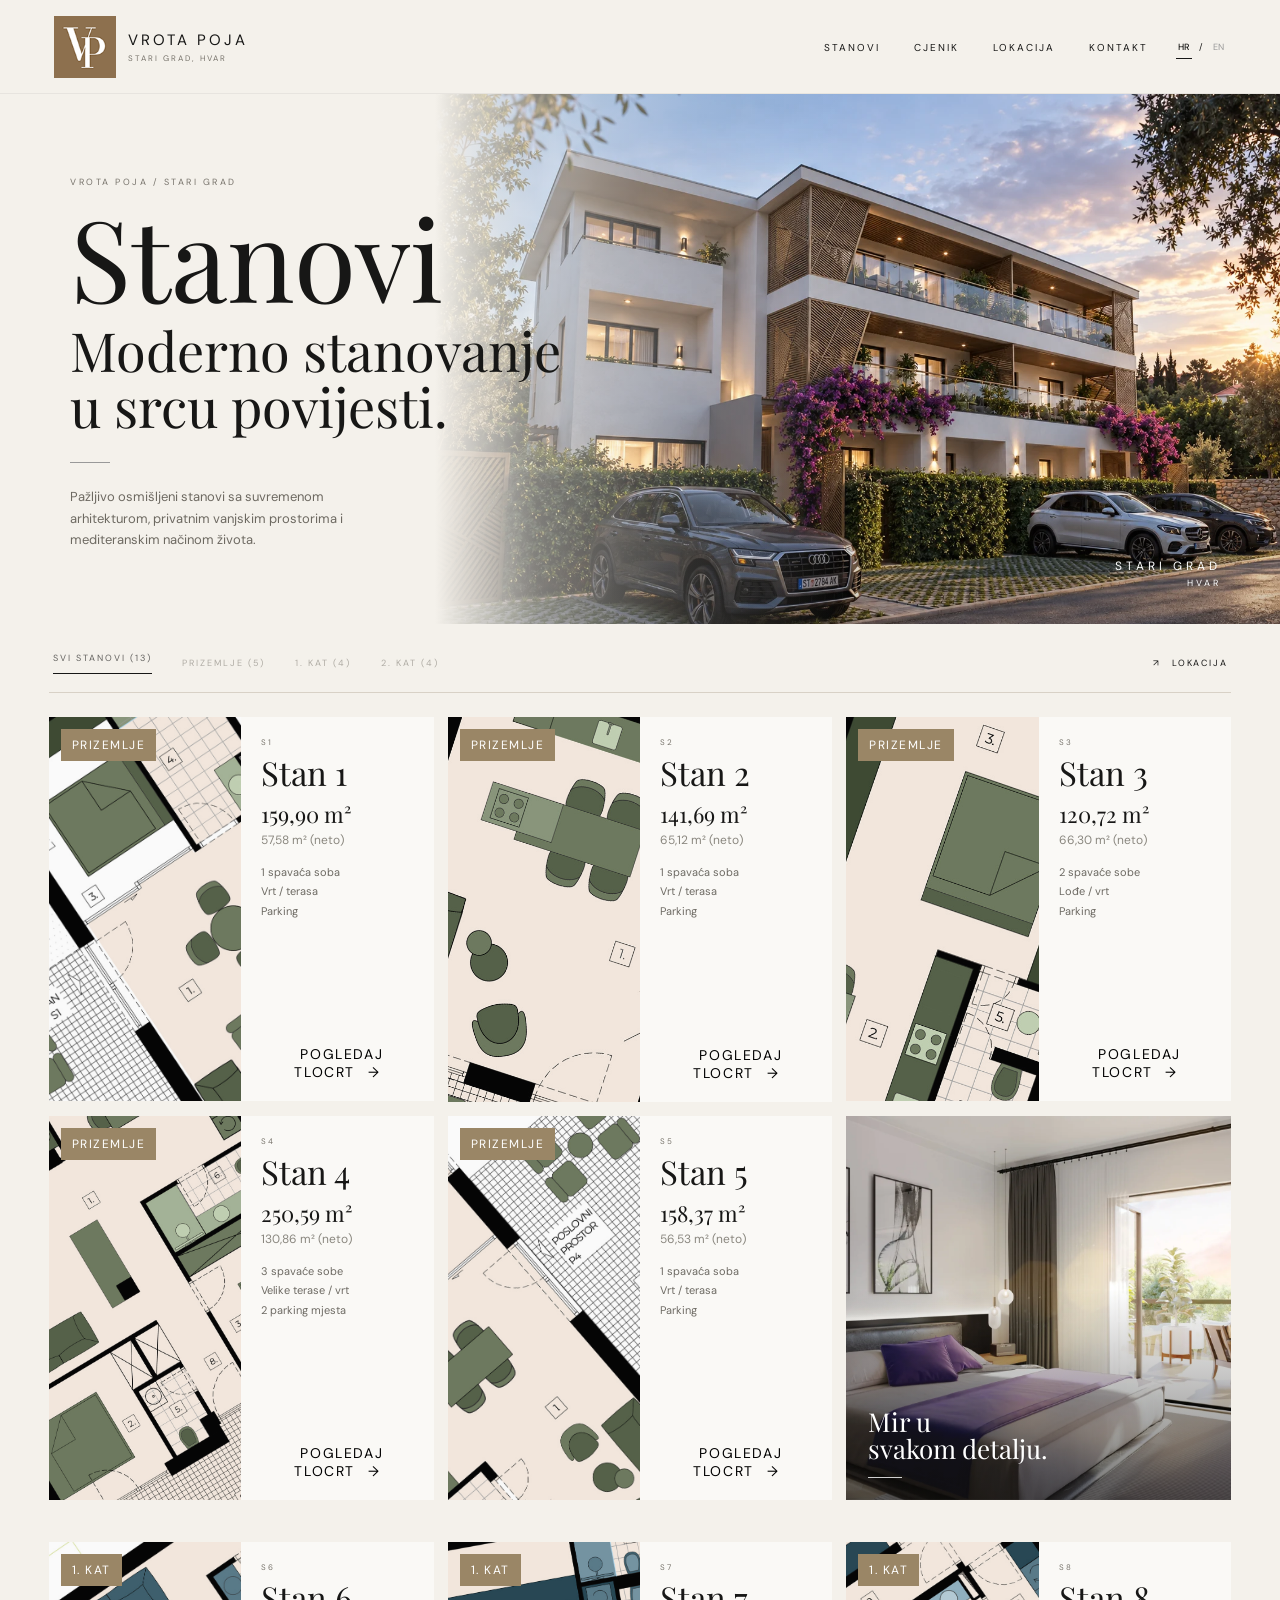
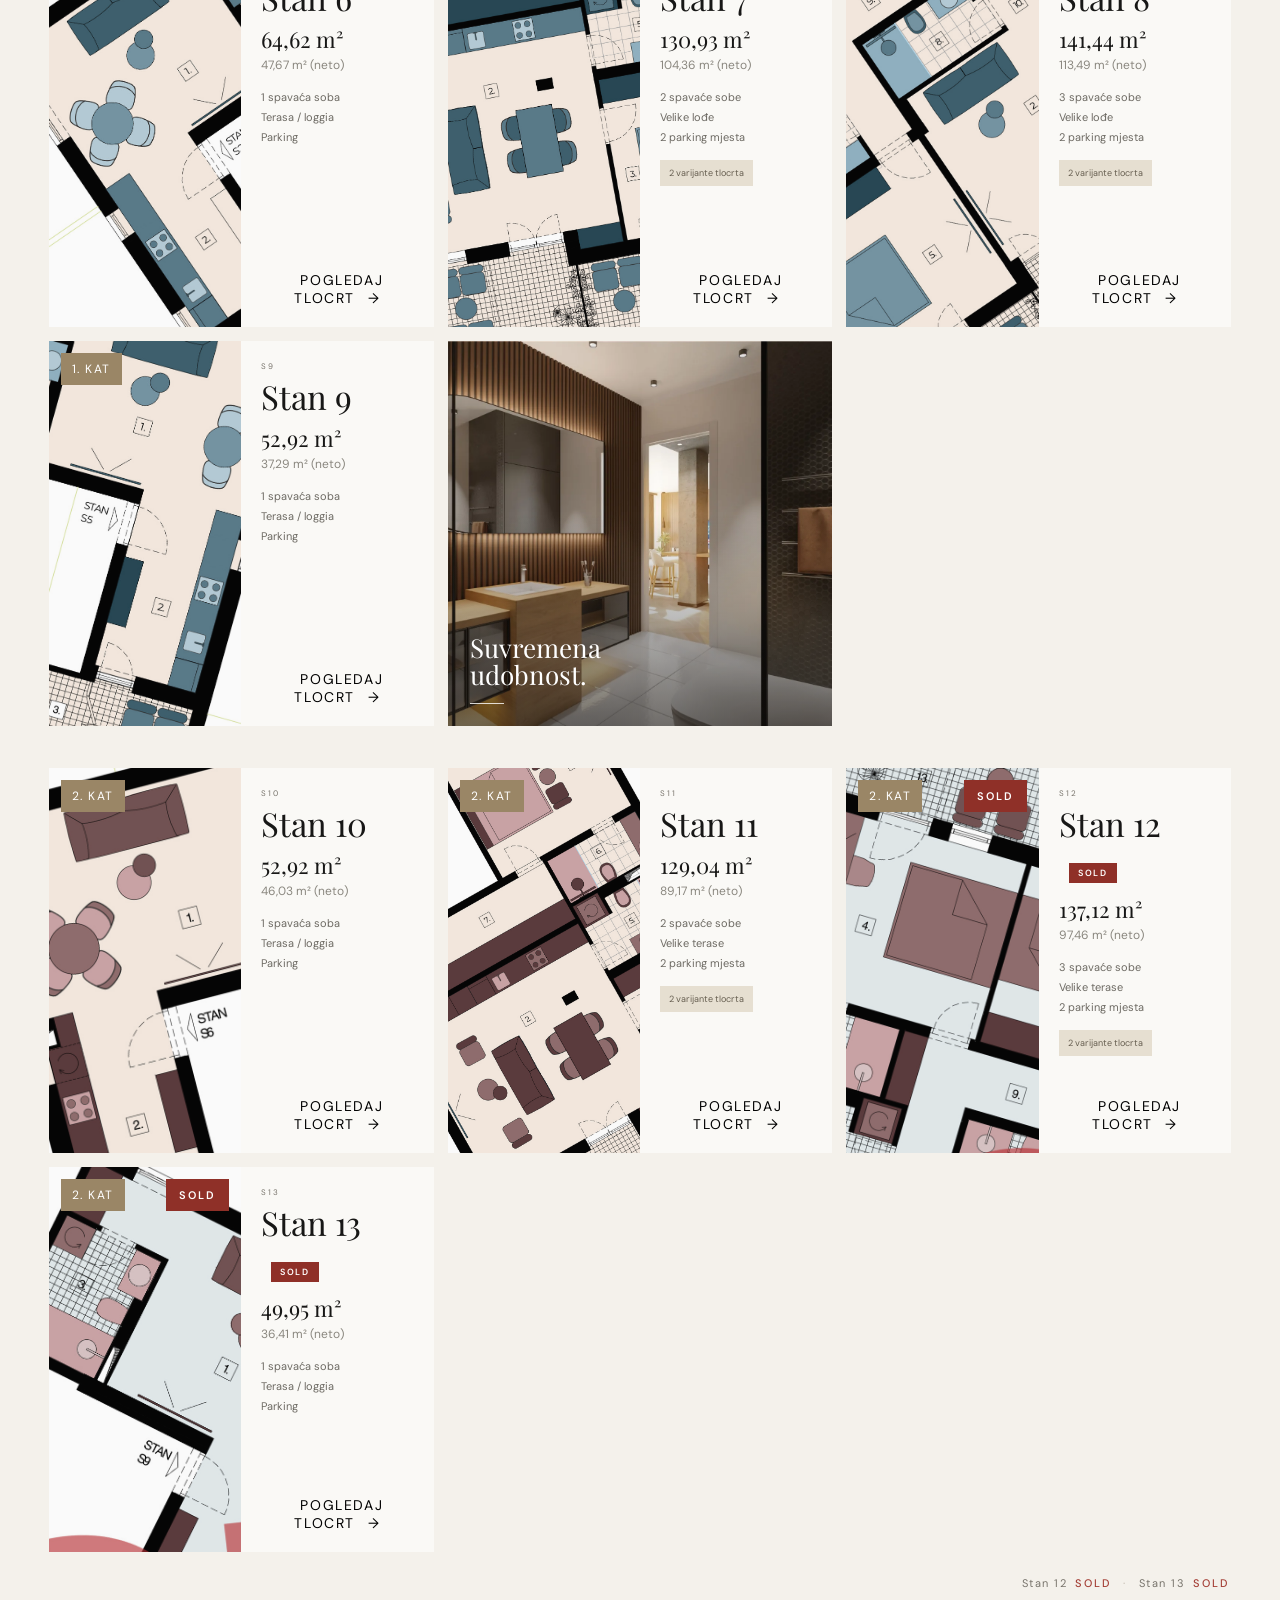
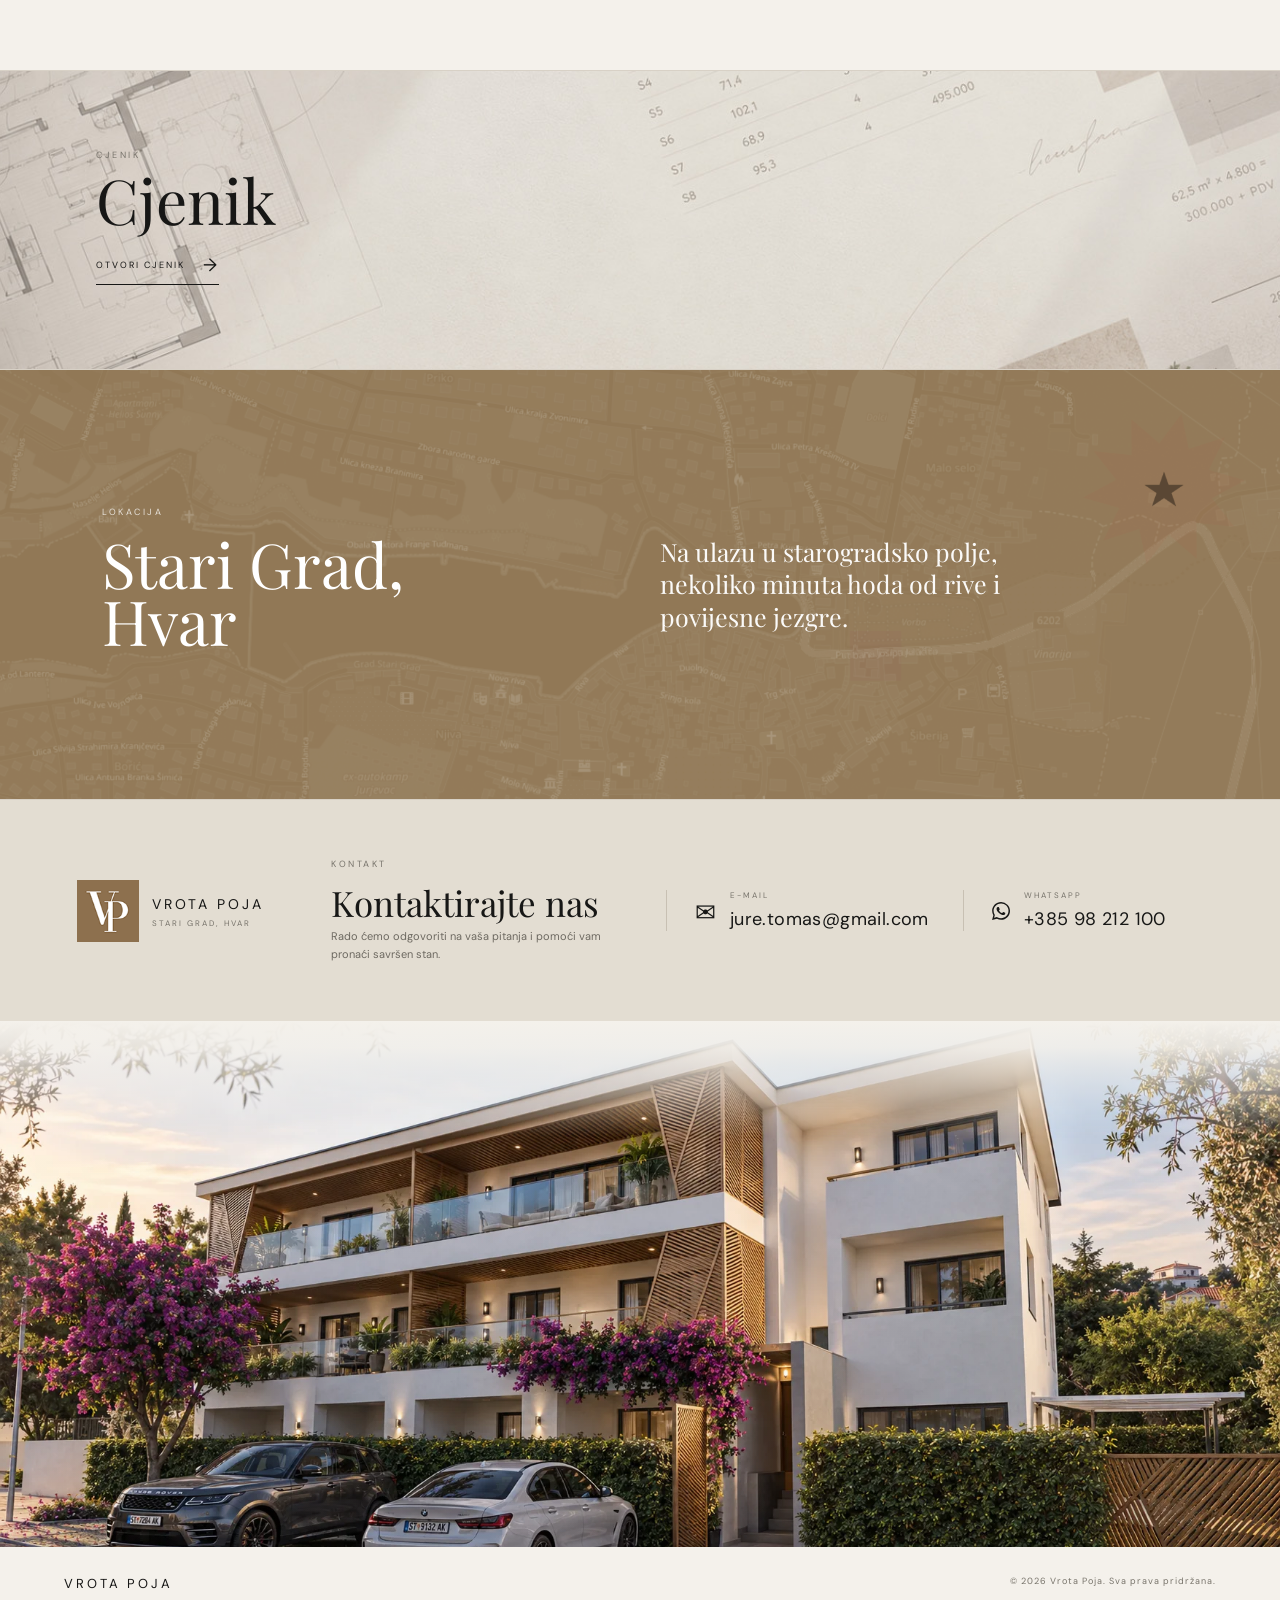
==== commit 999df779: "Vrota Poja v15 - remove closing title" ====
--- a/public/index.html
+++ b/public/index.html
@@ -222,7 +222,7 @@
 <section aria-label="Vrota Poja, Stari Grad, Hvar" class="closing-image">
 <img alt="Vrota Poja — Stari Grad, Hvar" loading="lazy" src="images/building.webp"/>
 <div class="closing-overlay"></div>
-<div class="closing-copy"><p data-i18n="closing.text">Mjesto gdje<br/>povijest i more<br/>žive zajedno.</p><span>STARI GRAD, HVAR</span></div>
+
 </section>
 </main>
 <footer><div data-i18n="brand.name">VROTA POJA</div><div>© 2026 Vrota Poja. <span data-i18n="footer.rights">Sva prava pridržana.</span></div></footer>
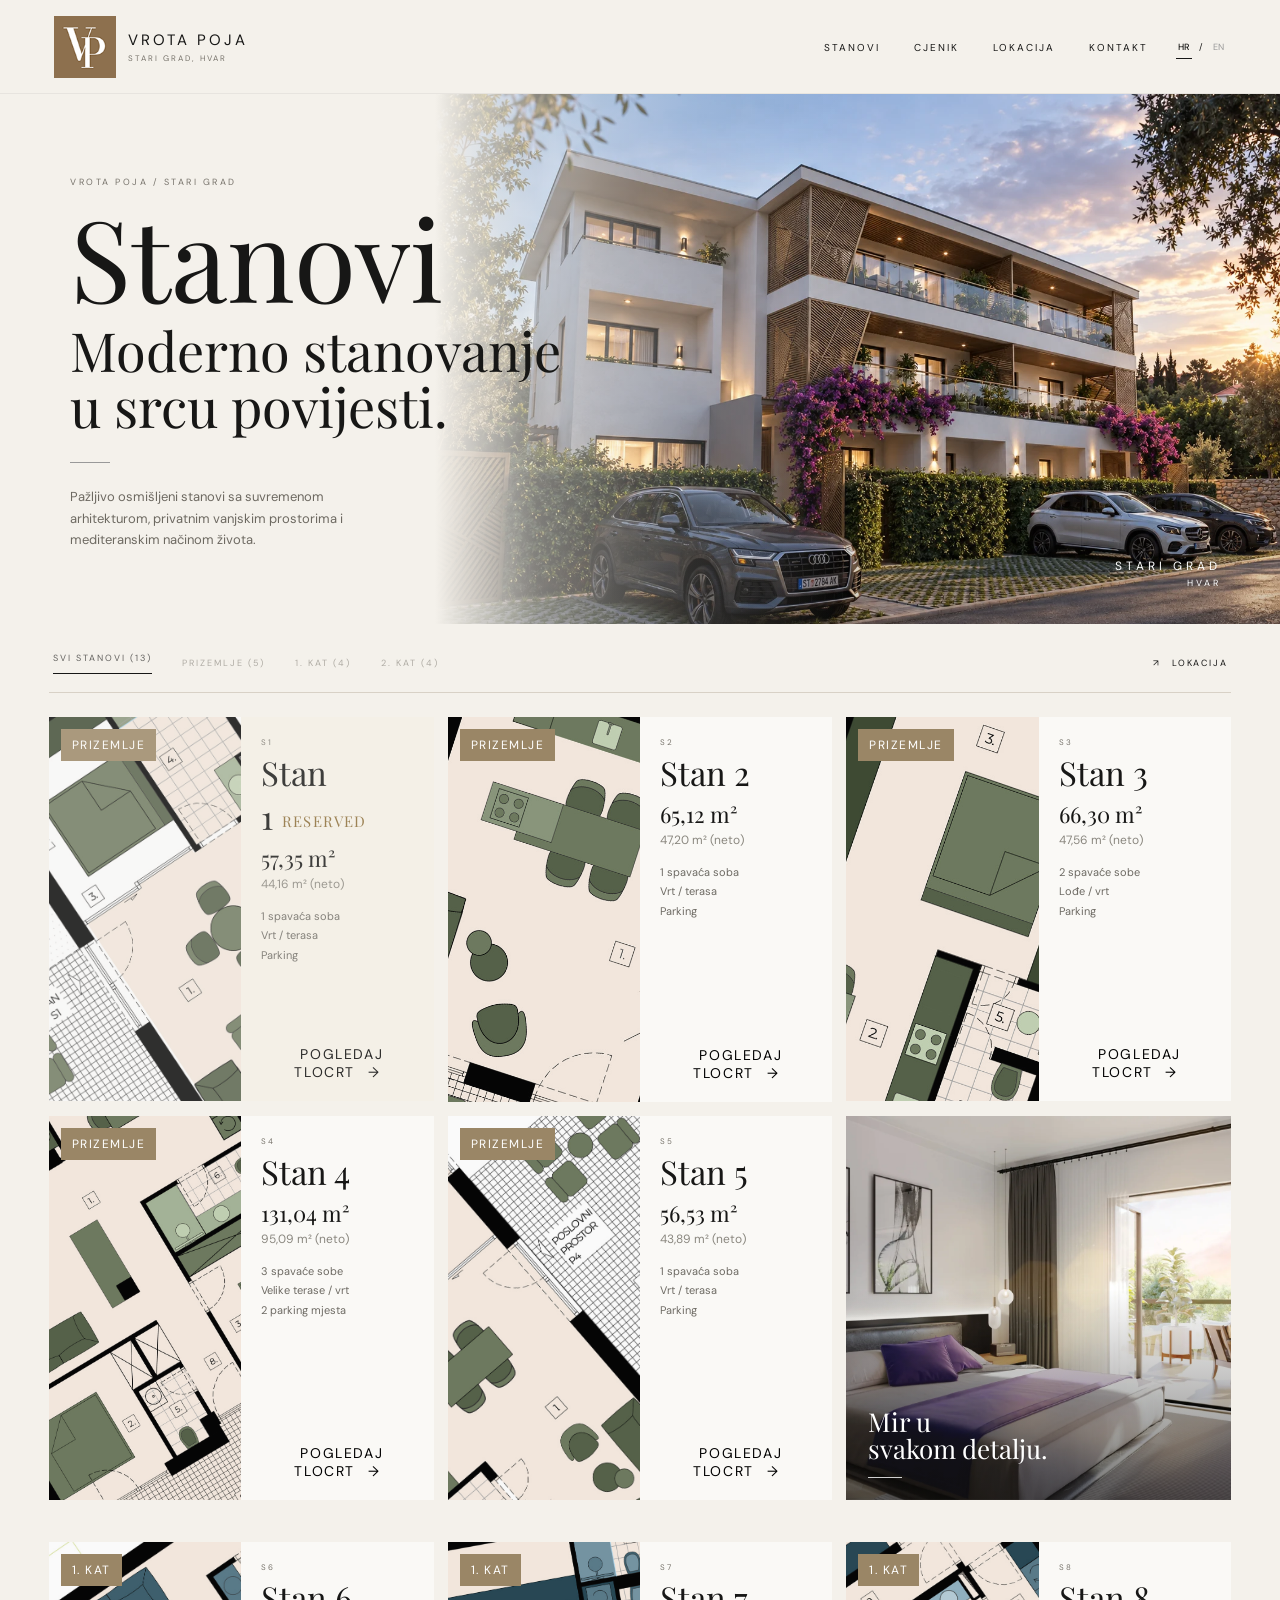
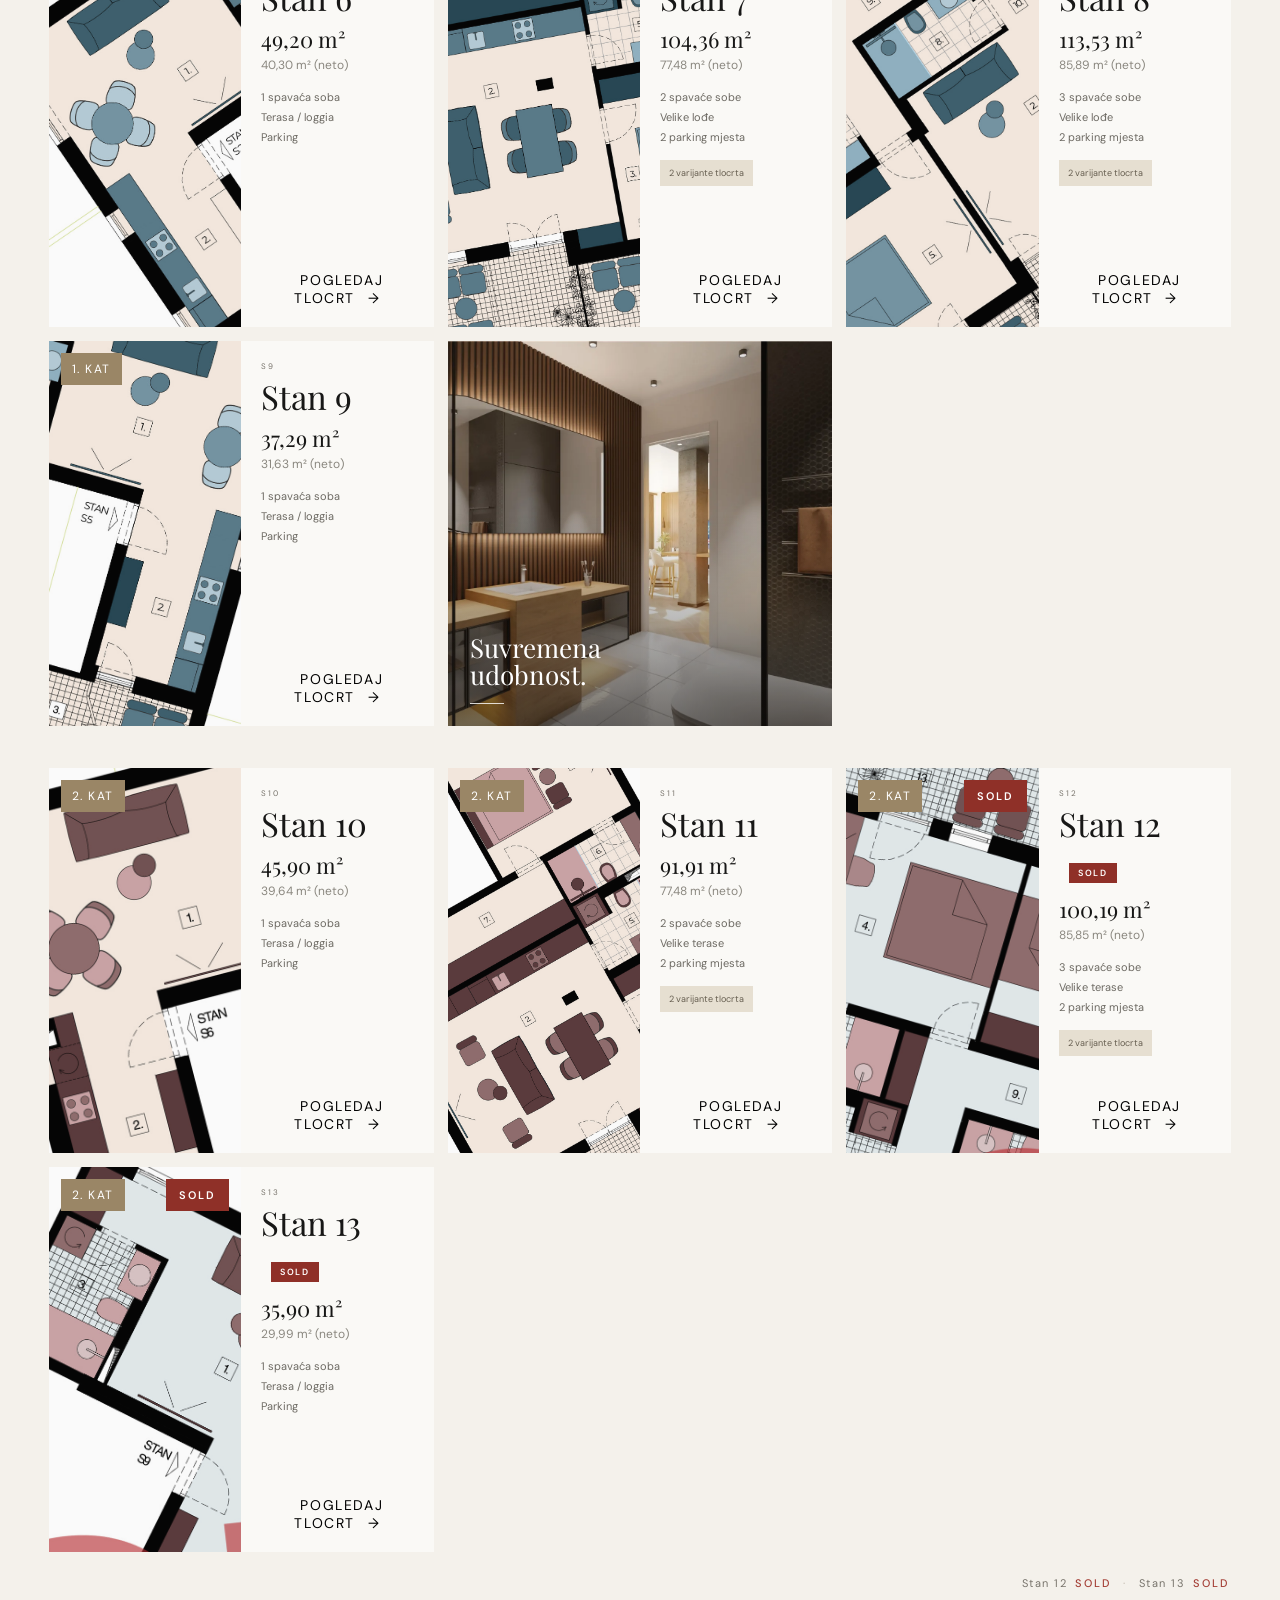
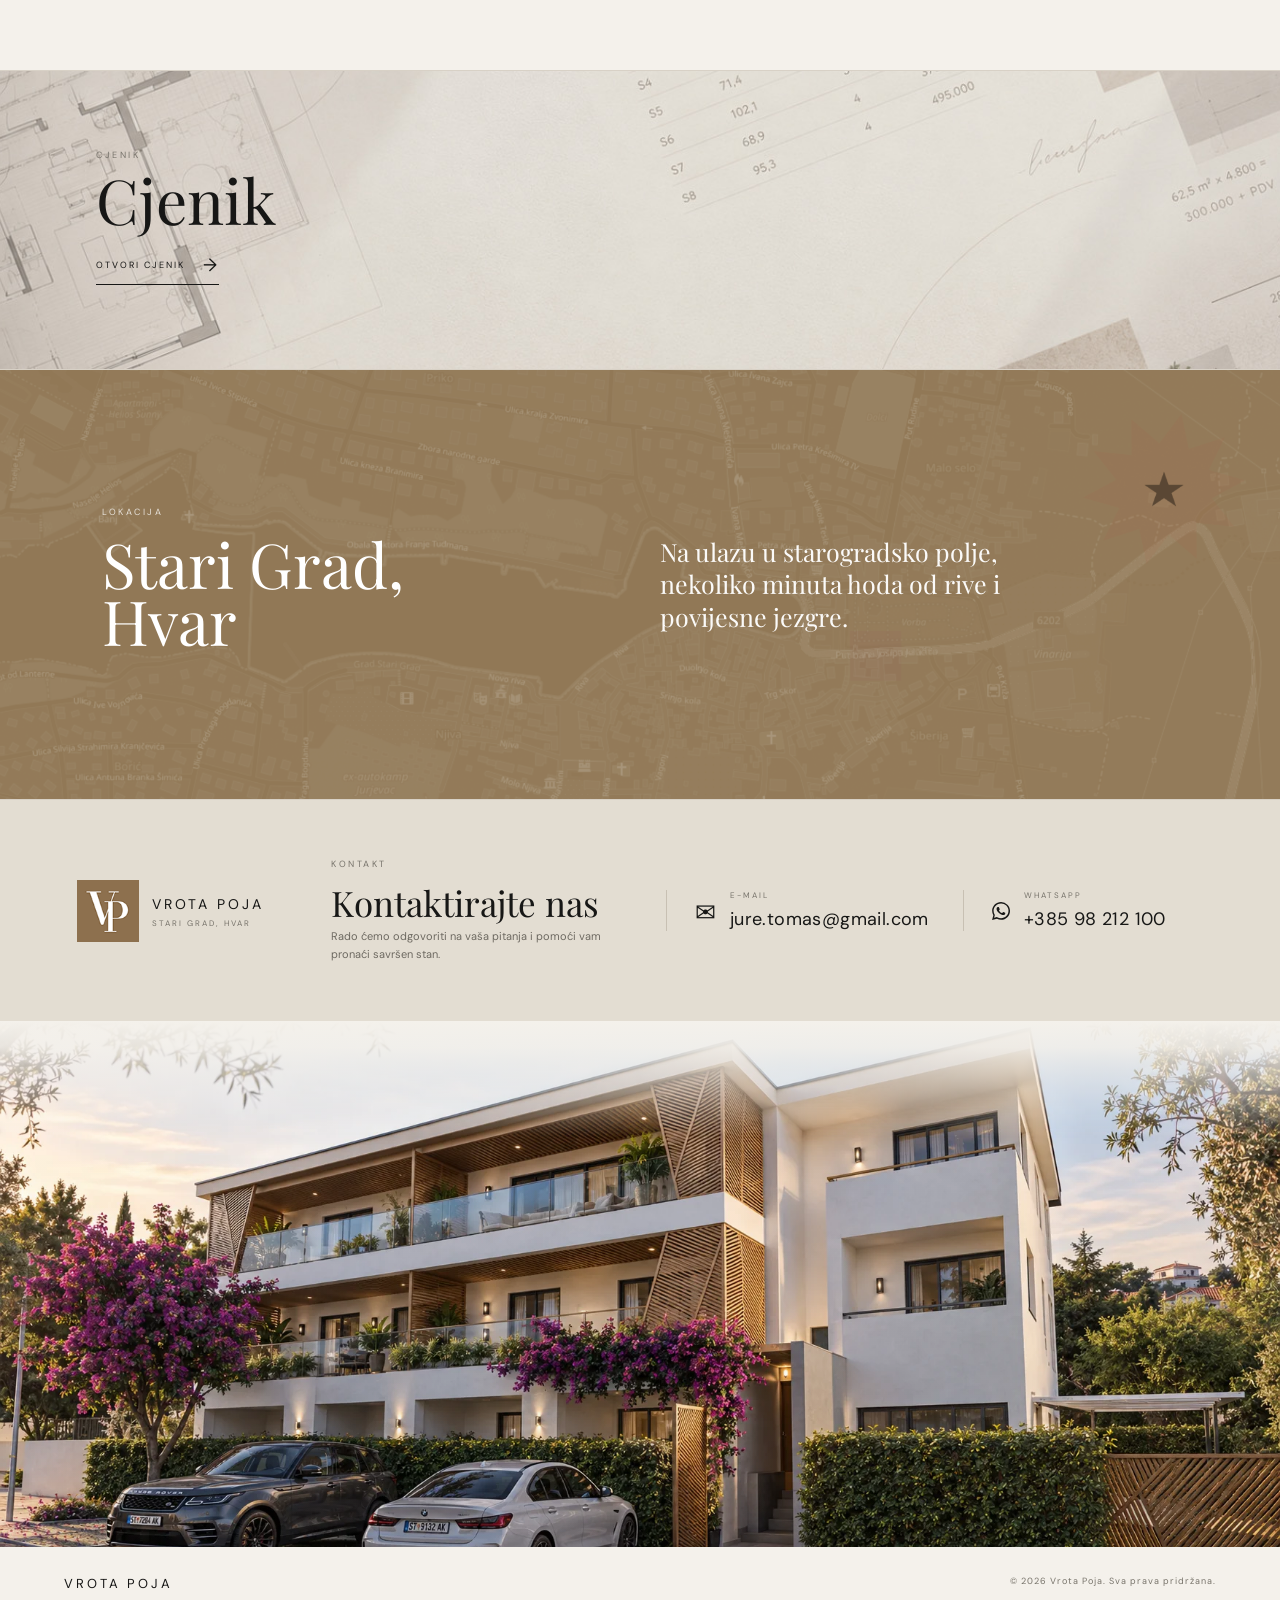
==== commit 176959c5: "Vrota Poja v20 - popup close and cjenik" ====
--- a/public/index.html
+++ b/public/index.html
@@ -254,7 +254,7 @@
 </div>
 <div class="price-table-wrap">
 <table class="price-table">
-<thead><tr><th data-i18n="price.status">STATUS</th><th data-i18n="price.apartment">STAN</th><th>NETTO m²</th><th>UNUTARNJE<br/>m² NETTO</th><th>VANJSKO<br/>m² BRUTO</th><th data-i18n="price.parking">PARKING</th><th>PARKING<br/>m² BRUTO</th><th>EUR/m²</th><th>CIJENA</th></tr></thead>
+<thead><tr><th data-i18n="price.status">STATUS</th><th data-i18n="price.apartment">STAN</th><th>UKUPNO<br/>m² NETTO</th><th>UNUTARNJE<br/>m² NETTO</th><th>VANJSKO<br/>m² BRUTO</th><th>CIJENA</th></tr></thead>
 <tbody id="priceRows"></tbody>
 </table>
 </div>
--- a/public/style.css
+++ b/public/style.css
@@ -9,7 +9,7 @@
 .grid{display:grid;grid-template-columns:repeat(12,1fr);gap:14px}.apartment{grid-column:span 4;display:grid;grid-template-columns:1fr 1fr;background:var(--white);min-height:292px;cursor:pointer;transition:transform .2s ease,box-shadow .2s ease}.apartment:hover{transform:translateY(-2px);box-shadow:0 10px 30px rgba(35,29,22,.08)}.apartment.wide{grid-column:span 6}.plan-wrap{position:relative;background:#ebe9e3;min-height:292px;overflow:hidden}.plan-wrap img{width:100%;height:100%;object-fit:cover;object-position:center;filter:saturate(.8)}.sold-list{display:flex;justify-content:flex-end;align-items:center;gap:8px;padding:24px 2px 0;font-size:11px;letter-spacing:1.5px;color:var(--muted)}.sold-list b{color:#a43f36;font-weight:500;letter-spacing:2px}.sold-separator{color:#bdb5aa;margin:0 4px}.tag{position:absolute;top:12px;left:12px;background:var(--gold);color:#fff;padding:8px 11px;font-size:12px;letter-spacing:1.5px;z-index:2}.sold-badge{position:absolute;right:12px;top:12px;background:#7b4d46;color:#fff;padding:8px 11px;font-size:8px;letter-spacing:1.5px;z-index:2}.sold-inline{display:inline-block;margin-left:10px;vertical-align:middle;background:#7b4d46;color:#fff;padding:5px 7px 4px;font-family:var(--sans);font-size:8px;line-height:1;letter-spacing:1.5px;font-weight:500}.card-copy{padding:20px 20px;display:flex;flex-direction:column;align-items:flex-start}.unit-code{font-size:8px;letter-spacing:2px;color:var(--muted);margin-bottom:3px}.card-copy h2{font-family:var(--serif);font-size:33px;font-weight:400;margin:0 0 5px}.card-copy strong{font-family:var(--serif);font-size:22px;font-weight:400}.card-copy em{font-style:normal;color:#8a877f;font-size:12px;margin-top:3px}.card-copy p{color:#6d6a63;font-size:11px;line-height:1.8;margin:15px 0}.view{margin-top:auto;border:0;background:none;font-size:8px;letter-spacing:1.6px;padding:0;cursor:pointer}.view span{font-size:14px;margin-left:9px}.variant{background:#e6dfd1;padding:7px 9px;font-size:9px;color:#665e50;margin:-3px 0 10px}.image-break{grid-column:span 4;min-height:292px;position:relative;overflow:hidden;background:#d8d0c4}.image-break img{width:100%;height:100%;object-fit:cover;display:block}.image-break:after{content:"";position:absolute;inset:0;background:linear-gradient(0deg,rgba(18,16,14,.58),transparent 55%)}.image-caption{position:absolute;z-index:1;left:22px;bottom:22px;color:#fff;font-family:var(--serif);font-size:26px;line-height:1.04}.image-caption:after{content:"";display:block;width:34px;border-top:1px solid rgba(255,255,255,.8);margin-top:15px}
 .location{position:relative;overflow:hidden;isolation:isolate;padding:92px 8vw;min-height:430px;border-top:1px solid var(--line);display:grid;grid-template-columns:1fr 1fr;gap:40px;align-items:center;background:var(--gold)}.location:before{content:"";position:absolute;inset:0;z-index:-1;background:url("images/mapa.png") center center/cover no-repeat;opacity:.5}.location:after{content:"";position:absolute;inset:0;z-index:-1;background:rgba(125,96,62,.12);pointer-events:none}.location>div,.location>p{position:relative;z-index:1;color:#fff}.location .eyebrow{color:rgba(255,255,255,.78)}.location h2{font-size:62px;color:#fff}.location>p{max-width:430px;font-family:var(--serif);font-size:25px;line-height:1.3;align-self:center;color:rgba(255,255,255,.96)}.contact{padding:58px 6vw;border-top:1px solid var(--line);display:grid;grid-template-columns:1.1fr 1.5fr 1fr 1.2fr;gap:34px;align-items:center;background:#e3ddd2}.contact-brand{display:flex;align-items:center;gap:13px;font-size:14px;letter-spacing:3px}.contact-intro h2{font-size:35px;margin-bottom:9px}.contact-intro p:not(.eyebrow){max-width:360px;color:#6d6961;font-size:11px;line-height:1.6;margin:0}.contact-item{display:flex;gap:14px;align-items:center;border-left:1px solid #c8c0b3;padding-left:28px}.contact-icon{font-size:25px;font-family:var(--serif)}.contact-item small{display:block;font-size:8px;letter-spacing:2px;color:var(--muted);margin-bottom:7px}.contact-item strong{display:block;font-size:12px;font-weight:400;letter-spacing:.4px}
 .closing-image{position:relative;overflow:hidden;background:var(--paper);line-height:0}.closing-image img{position:relative;display:block;width:100%;height:auto;margin-bottom:-10%;object-fit:contain;object-position:center top}.closing-overlay{position:absolute;inset:0;background:linear-gradient(180deg,var(--paper) 0%,rgba(244,241,235,.92) 5%,rgba(244,241,235,0) 22%,rgba(22,20,17,.04) 100%)}.closing-copy{position:absolute;z-index:2;left:7.5%;top:17%;transform:translateY(-43px);font-family:var(--serif);line-height:1.1}.closing-copy p{font-size:43px;line-height:1.02;margin:0 0 24px}.closing-copy span{font-family:var(--sans);font-size:9px;letter-spacing:3px}.closing-copy span:before{content:"";display:block;width:36px;border-top:1px solid #77736b;margin-bottom:15px}footer{padding:28px 5vw;display:flex;justify-content:space-between;color:#77736a;font-size:9px;letter-spacing:1px}footer div:first-child{color:var(--ink);font-size:13px;letter-spacing:3px}
-.modal{position:fixed;inset:0;background:rgba(18,18,17,.62);display:none;place-items:center;padding:24px;z-index:50}.modal.open{display:grid}.modal-inner{background:var(--paper);max-width:1120px;width:100%;display:grid;grid-template-columns:1.35fr .65fr;position:relative;max-height:92vh;overflow:auto}.modal-visuals{padding:44px 36px 44px;background:#ebe9e3}.modal-section-label{font-size:8px;letter-spacing:2px;color:var(--muted);margin:0 0 10px}.modal-image{background:#f8f6f1;min-height:420px;display:grid;place-items:center;margin-bottom:30px;overflow:hidden}.modal-image img{width:100%;height:100%;max-height:620px;object-fit:contain;display:block}.modal-image.iso{min-height:340px;background:var(--paper)}.modal-copy{padding:66px 42px}.modal-copy h2{font-family:var(--serif);font-size:54px;font-weight:400;margin:0 0 3px}.modal-code{font-size:8px;letter-spacing:2px;color:var(--muted)}.modal-copy strong{display:block;font-family:var(--serif);font-size:28px;font-weight:400;margin-top:14px}.modal-copy em{display:block;font-style:normal;color:#858178;margin-top:5px}.modal-copy #modalFacts{margin-top:36px;line-height:2;color:#666;font-size:12px}.modal-copy #modalVariant{margin-top:18px}.variant-tabs{display:flex;flex-wrap:wrap;gap:8px;margin-top:18px}.variant-tab{border:1px solid var(--line);background:none;padding:8px 10px;font-size:8px;letter-spacing:1.3px;cursor:pointer}.variant-tab.active{background:var(--gold);border-color:var(--gold);color:#fff}.download-pdf{display:flex;justify-content:space-between;align-items:center;border-top:1px solid var(--line);margin-top:38px;padding-top:17px;font-size:8px;letter-spacing:1.7px}.download-pdf span:last-child{font-size:15px}.close{position:absolute;right:15px;top:9px;border:0;background:none;font-size:31px;cursor:pointer;z-index:2}
+.modal{position:fixed;inset:0;background:rgba(18,18,17,.62);display:none;place-items:center;padding:24px;z-index:50}.modal.open{display:grid}.modal-inner{background:var(--paper);max-width:1120px;width:100%;display:grid;grid-template-columns:1.35fr .65fr;position:relative;max-height:92vh;overflow:auto}.modal-visuals{padding:44px 36px 44px;background:#ebe9e3}.modal-section-label{font-size:8px;letter-spacing:2px;color:var(--muted);margin:0 0 10px}.modal-image{background:#f8f6f1;min-height:420px;display:grid;place-items:center;margin-bottom:30px;overflow:hidden}.modal-image img{width:100%;height:100%;max-height:620px;object-fit:contain;display:block}.modal-image.iso{min-height:340px;background:var(--paper)}.modal-copy{padding:66px 42px}.modal-copy h2{font-family:var(--serif);font-size:54px;font-weight:400;margin:0 0 3px}.modal-code{font-size:8px;letter-spacing:2px;color:var(--muted)}.modal-copy strong{display:block;font-family:var(--serif);font-size:28px;font-weight:400;margin-top:14px}.modal-copy em{display:block;font-style:normal;color:#858178;margin-top:5px}.modal-copy #modalFacts{margin-top:36px;line-height:2;color:#666;font-size:12px}.modal-copy #modalVariant{margin-top:18px}.variant-tabs{display:flex;flex-wrap:wrap;gap:8px;margin-top:18px}.variant-tab{border:1px solid var(--line);background:none;padding:8px 10px;font-size:8px;letter-spacing:1.3px;cursor:pointer}.variant-tab.active{background:var(--gold);border-color:var(--gold);color:#fff}.download-pdf{display:flex;justify-content:space-between;align-items:center;border-top:1px solid var(--line);margin-top:38px;padding-top:17px;font-size:8px;letter-spacing:1.7px}.download-pdf span:last-child{font-size:15px}.close{position:fixed;right:22px;top:18px;width:50px;height:50px;border:1px solid rgba(255,255,255,.55);border-radius:50%;background:var(--paper);color:var(--ink);font-family:Arial,sans-serif;font-size:34px;font-weight:300;line-height:46px;text-align:center;padding:0;cursor:pointer;z-index:1000;box-shadow:0 8px 28px rgba(0,0,0,.28);display:grid;place-items:center;transition:transform .15s ease,background .15s ease}.close:hover{transform:scale(1.06);background:#fff}.close:focus-visible{outline:2px solid var(--gold);outline-offset:3px}
 @media(max-width:1050px){.hero-copy{margin-right:0}.site-header{grid-template-columns:1fr auto}.site-header nav{display:none}.hero{grid-template-columns:1fr}.hero-copy{padding:60px 8vw 45px}.hero-image{min-height:430px}.grid{grid-template-columns:repeat(2,1fr)}.apartment,.apartment.wide,.image-break{grid-column:span 1}.contact{grid-template-columns:1fr 1.5fr}.contact-item{border-left:0;border-top:1px solid #c8c0b3;padding:20px 0 0}.location{grid-template-columns:1fr 1fr}.modal-inner{grid-template-columns:1fr}.modal-visuals{padding:30px}.modal-copy{padding:36px}}
 @media(max-width:650px){.site-header{height:78px;padding:10px 5vw}.brand-mark{width:55px;height:55px}.brand-name{font-size:12px}.hero-copy{padding:48px 7vw 38px}.hero h1{font-size:78px}.slogan{font-size:44px}.hero-image{min-height:310px}.hero-image:after{background:linear-gradient(180deg,rgba(244,241,235,.15),transparent 28%,rgba(18,16,14,.12))}.catalog{padding-left:4vw;padding-right:4vw}.toolbar{overflow:auto;gap:18px}.filters{gap:22px;white-space:nowrap}.grid{grid-template-columns:1fr}.apartment,.apartment.wide{grid-template-columns:1fr 1fr}.image-break{grid-column:span 1;min-height:240px}.location{grid-template-columns:1fr;padding:72px 8vw;min-height:430px}.location>p{font-size:21px}.contact{grid-template-columns:1fr;padding:48px 8vw}.contact-intro h2{font-size:32px}.closing-copy{left:8%;top:14%;transform:translateY(-34px)}.closing-copy p{font-size:34px}.modal{padding:10px}.modal-visuals{padding:20px}.modal-copy{padding:30px 24px}.modal-image{min-height:260px}.modal-image.iso{min-height:240px}.modal-copy h2{font-size:44px}footer{padding:24px 6vw;display:block;line-height:2}.language-switch{gap:5px}.sold-list{justify-content:flex-start;flex-wrap:wrap;padding-left:0}}
 
@@ -41,6 +41,10 @@
 .hero h1{font-size:113px}
 .slogan{font-size:54px}
 
+/* English-only hero adjustments */
+.lang-en .hero h1{font-size:101.7px}
+@media(max-width:650px){.lang-en .hero h1{font-size:63px}}
+
 /* v12: supplied preview images are already cropped/composed; do not rotate or scale them. */
 .plan-wrap img{transform:none;filter:saturate(.72) contrast(.96);transition:transform .35s ease}
 .pricelist{padding:78px 7.5vw 84px;border-top:1px solid var(--line);background:#e3ddd2 url("images/cjenik-bg.jpg") center center/cover no-repeat}
@@ -66,7 +70,6 @@
 .price-table .price-sold-label{font-size:8px;letter-spacing:1.5px}
 .price-sold-text{display:inline-block;position:relative}
 .price-sold-text::after{content:"";position:absolute;left:0;right:0;top:42%;border-top:1px solid currentColor;opacity:.82;pointer-events:none}
-.price-modal .close{right:18px;top:10px}
 
 @media(max-width:650px){
   .hero h1{font-size:70px}
@@ -77,6 +80,7 @@
   .price-modal{padding:10px}
   .price-modal-inner{padding:42px 18px 24px;max-height:94vh}
   .price-modal-head h2{font-size:42px}
+  .close,.price-modal .close{right:12px;top:12px;width:48px;height:48px;font-size:32px;line-height:44px}
 }
 /* Cjenik heading follows the right-aligned editorial section titles. */
 .pricelist-heading{flex-direction:column;align-items:flex-start;gap:26px;text-align:left}
@@ -105,3 +109,5 @@
   .floor-group{grid-template-columns:1fr;}
   .floor-group .apartment,.floor-group .image-break{grid-column:span 1;}
 }
+.price-status{font-size:10px;letter-spacing:.08em;font-weight:600;white-space:nowrap}.price-status-sold{color:#9a3f34}.price-status-reserved{color:#8a6b35}.price-status-available{color:#5b705d}
+.reserved-inline{font-size:.45em;letter-spacing:.08em;margin-left:.6em;color:#8a6b35;vertical-align:middle}.apartment.reserved{opacity:.82}.apartment.reserved .card-copy{background:#f4f0e7}
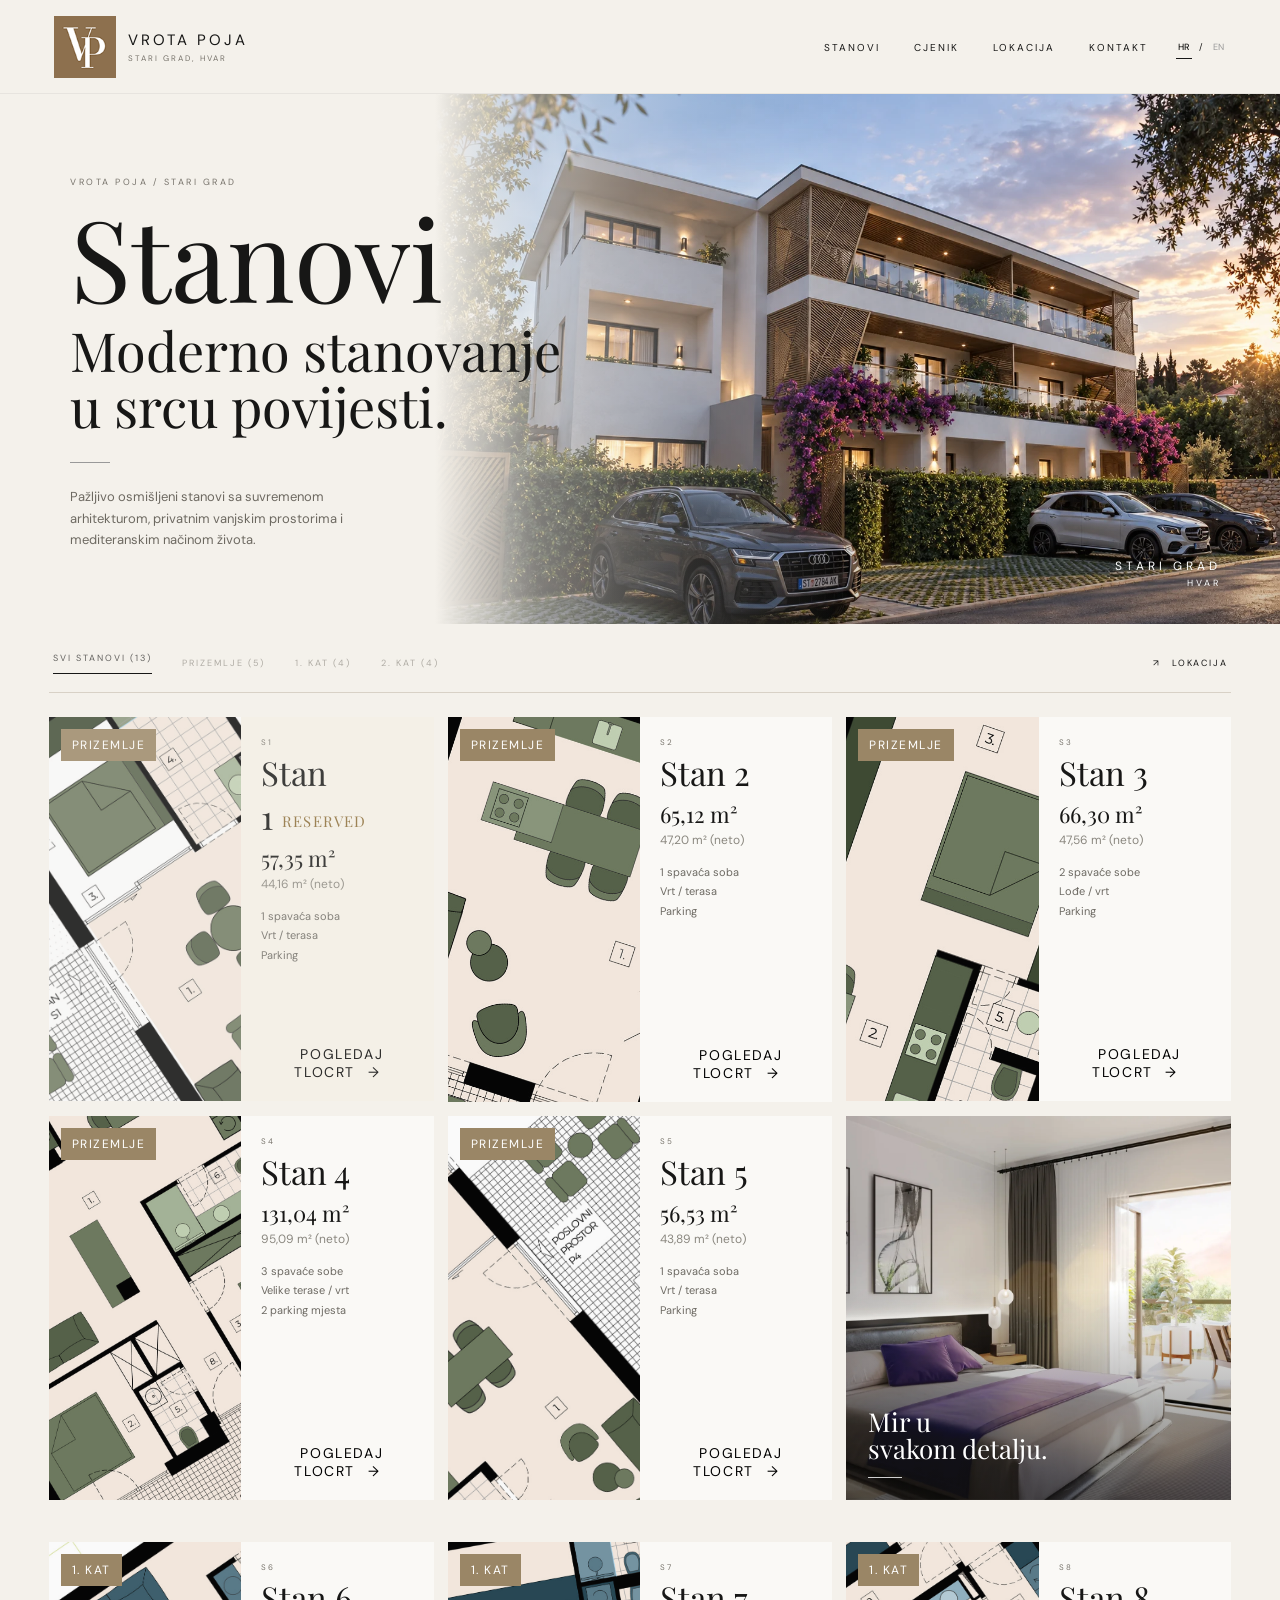
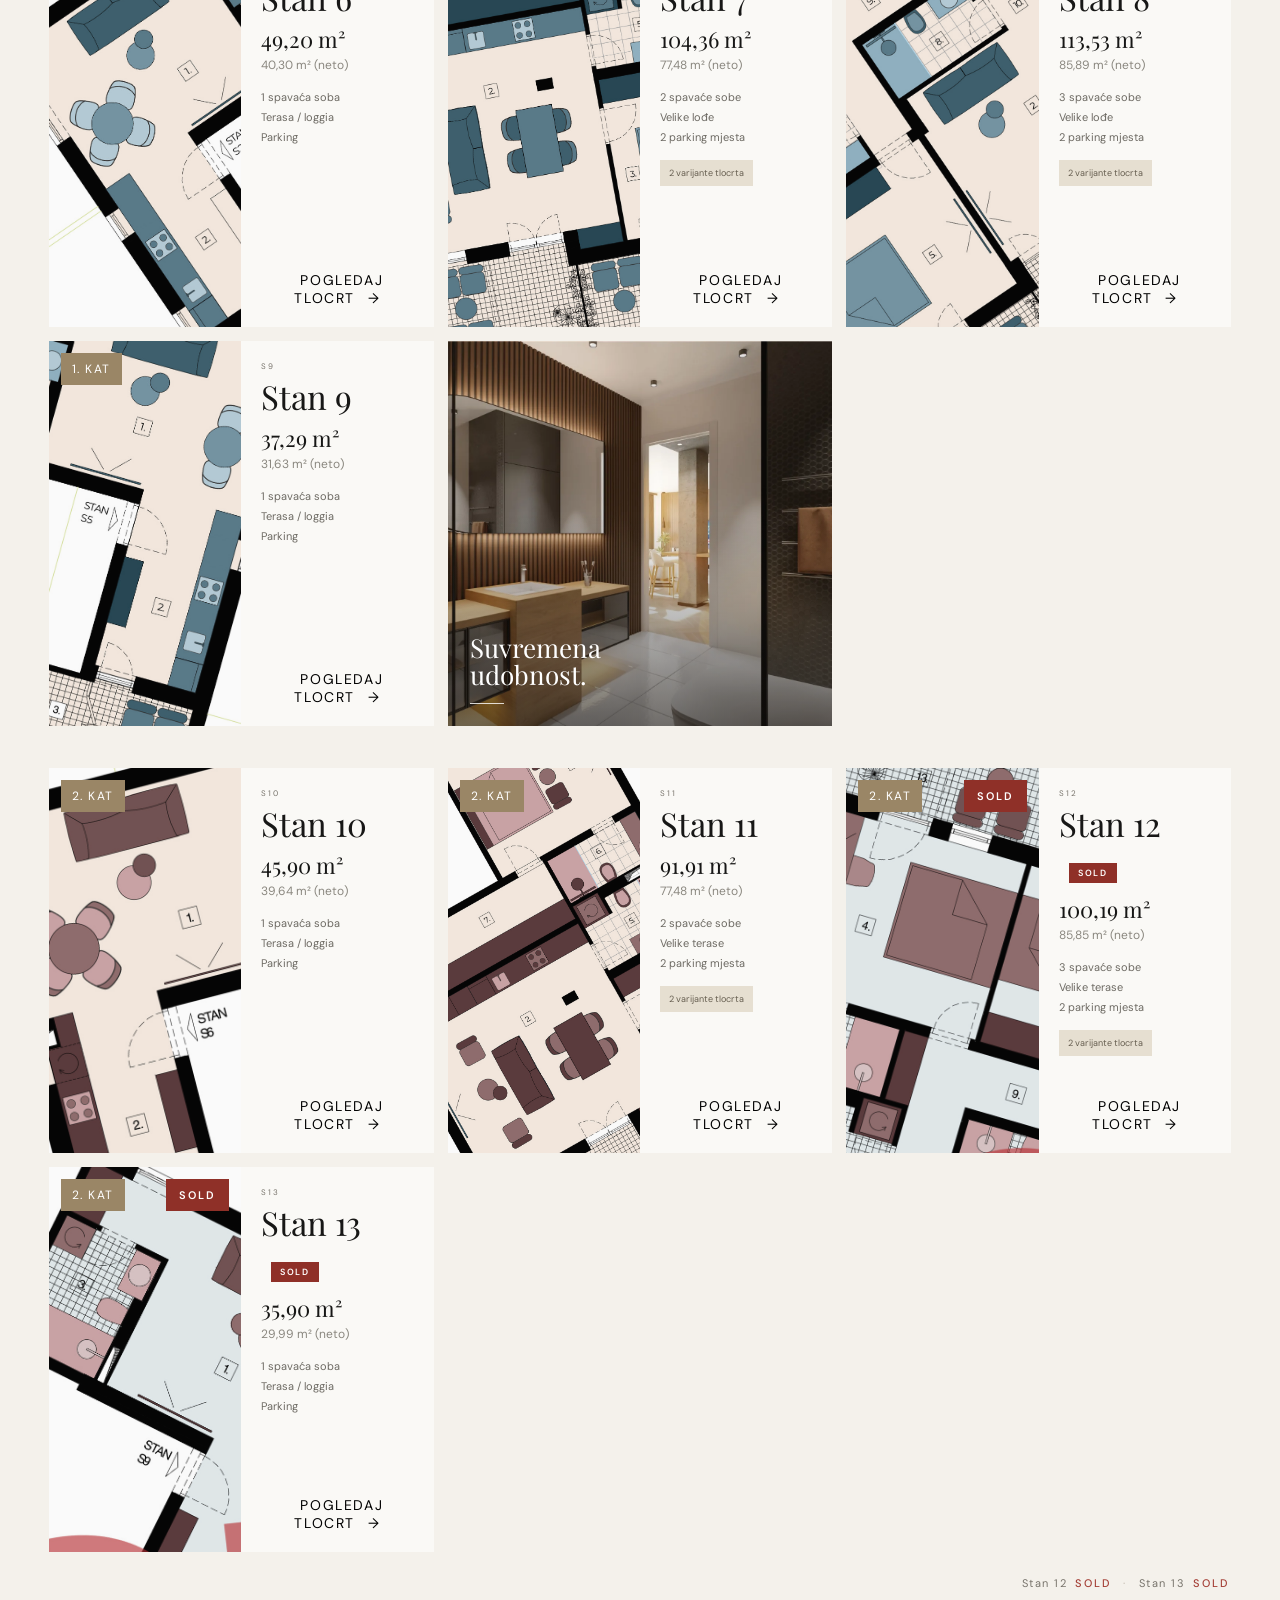
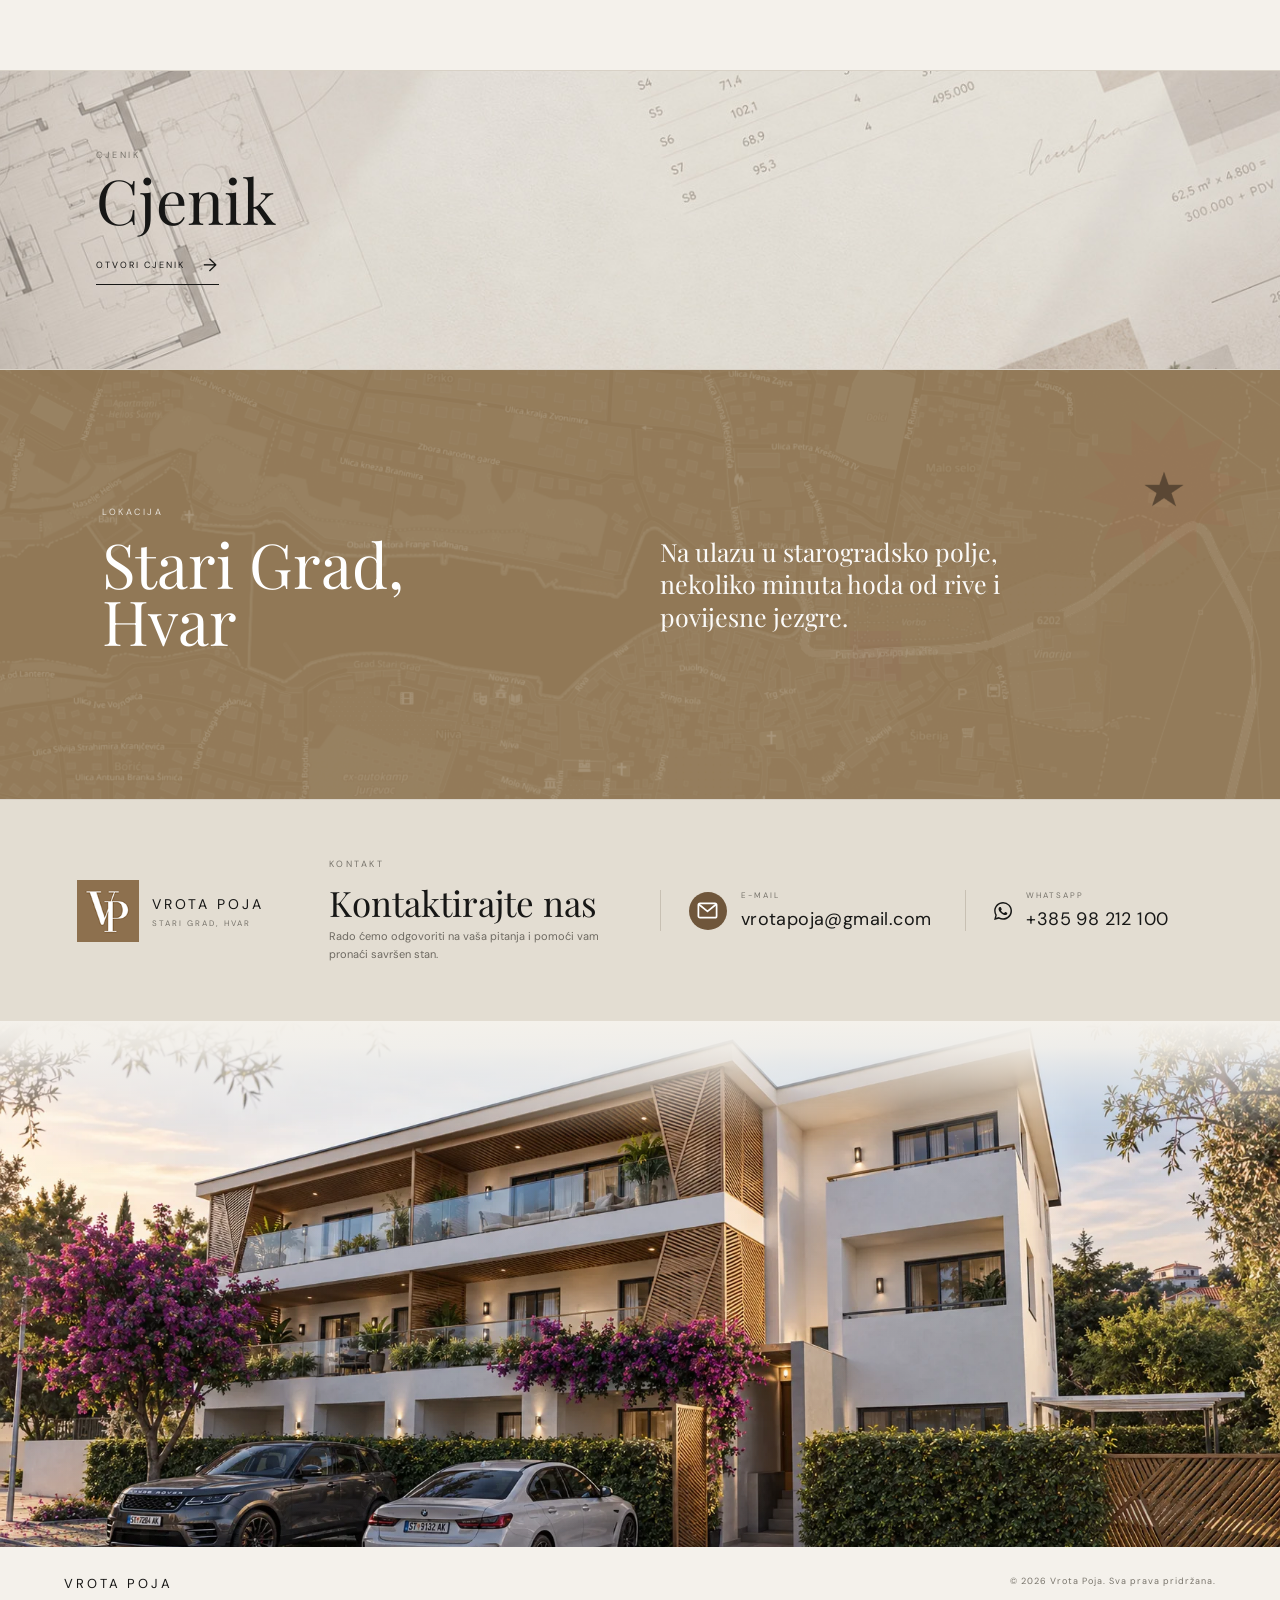
==== commit 4a8453c1: "Update contact email" ====
--- a/public/index.html
+++ b/public/index.html
@@ -216,7 +216,7 @@
 <section class="contact" id="kontakt">
 <div class="contact-brand"><img alt="VP" class="brand-mark" src="images/vp-mark.webp"/><div><span data-i18n="brand.name">VROTA POJA</span><small>STARI GRAD, HVAR</small></div></div>
 <div class="contact-intro"><p class="eyebrow" data-i18n="contact.eyebrow">KONTAKT</p><h2 data-i18n="contact.title">Kontaktirajte nas</h2><p data-i18n="contact.text">Rado ćemo odgovoriti na vaša pitanja i pomoći vam pronaći savršen stan.</p></div>
-<a class="contact-item" href="mailto:jure.tomas@gmail.com"><span class="contact-icon">✉</span><div><small data-i18n="contact.email">E-MAIL</small><strong>jure.tomas@gmail.com</strong></div></a>
+<a class="contact-item" href="mailto:vrotapoja@gmail.com"><span aria-hidden="true" class="contact-icon email-icon"><svg viewBox="0 0 24 24" role="img"><rect x="2.5" y="4.5" width="19" height="15" rx="1.8"></rect><path d="m3.5 6 8.5 7 8.5-7"></path></svg></span><div><small data-i18n="contact.email">E-MAIL</small><strong>vrotapoja@gmail.com</strong></div></a>
 <a aria-label="WhatsApp" class="contact-item whatsapp-item" href="https://wa.me/38598212100" rel="noopener" target="_blank"><span aria-hidden="true" class="contact-icon whatsapp-icon"><svg role="img" viewbox="0 0 24 24"><path d="M20.5 3.5A11.8 11.8 0 0 0 12.1 0C5.5 0 .2 5.3.2 11.8c0 2.1.5 4.1 1.6 5.9L.1 24l6.5-1.7a11.8 11.8 0 0 0 5.5 1.4h.1c6.5 0 11.8-5.3 11.8-11.8 0-3.2-1.2-6.2-3.5-8.4Zm-8.4 18.2h-.1a9.8 9.8 0 0 1-5-1.4l-.4-.2-3.8 1 1-3.7-.2-.4a9.8 9.8 0 0 1-1.5-5.2C2.1 6.4 6.6 1.9 12.1 1.9c2.7 0 5.1 1 7 2.9 1.9 1.9 2.9 4.3 2.9 7 0 5.5-4.5 9.9-9.9 9.9Zm5.4-7.4c-.3-.1-1.8-.9-2.1-1-.3-.1-.5-.1-.7.1-.2.3-.8 1-.9 1.2-.2.2-.3.2-.6.1-1.6-.8-2.7-1.5-3.8-3.2-.3-.5.3-.5.8-1.6.1-.2 0-.4 0-.5s-.7-1.7-1-2.3c-.3-.6-.5-.5-.7-.5h-.6c-.2 0-.5.1-.8.4-.3.3-1 1-1 2.4s1 2.8 1.1 3c.1.2 2 3 4.9 4.2 2.9 1.1 2.9.7 3.4.7.5 0 1.8-.7 2-1.4.3-.7.3-1.3.2-1.4-.1-.1-.3-.2-.6-.3Z"></path></svg></span><div><small>WHATSAPP</small><strong>+385 98 212 100</strong></div></a>
 </section>
 <section aria-label="Vrota Poja, Stari Grad, Hvar" class="closing-image">
--- a/public/style.css
+++ b/public/style.css
@@ -111,3 +111,8 @@
 }
 .price-status{font-size:10px;letter-spacing:.08em;font-weight:600;white-space:nowrap}.price-status-sold{color:#9a3f34}.price-status-reserved{color:#8a6b35}.price-status-available{color:#5b705d}
 .reserved-inline{font-size:.45em;letter-spacing:.08em;margin-left:.6em;color:#8a6b35;vertical-align:middle}.apartment.reserved{opacity:.82}.apartment.reserved .card-copy{background:#f4f0e7}
+
+/* v21: higher-contrast email envelope */
+.contact-icon.email-icon{width:38px;height:38px;display:flex;align-items:center;justify-content:center;flex:none;border-radius:50%;background:#6f563b;color:#fff;}
+.contact-icon.email-icon svg{width:23px;height:23px;display:block;fill:none;stroke:currentColor;stroke-width:1.8;stroke-linecap:round;stroke-linejoin:round;}
+@media(max-width:650px){.contact-icon.email-icon{width:40px;height:40px}.contact-icon.email-icon svg{width:24px;height:24px}}
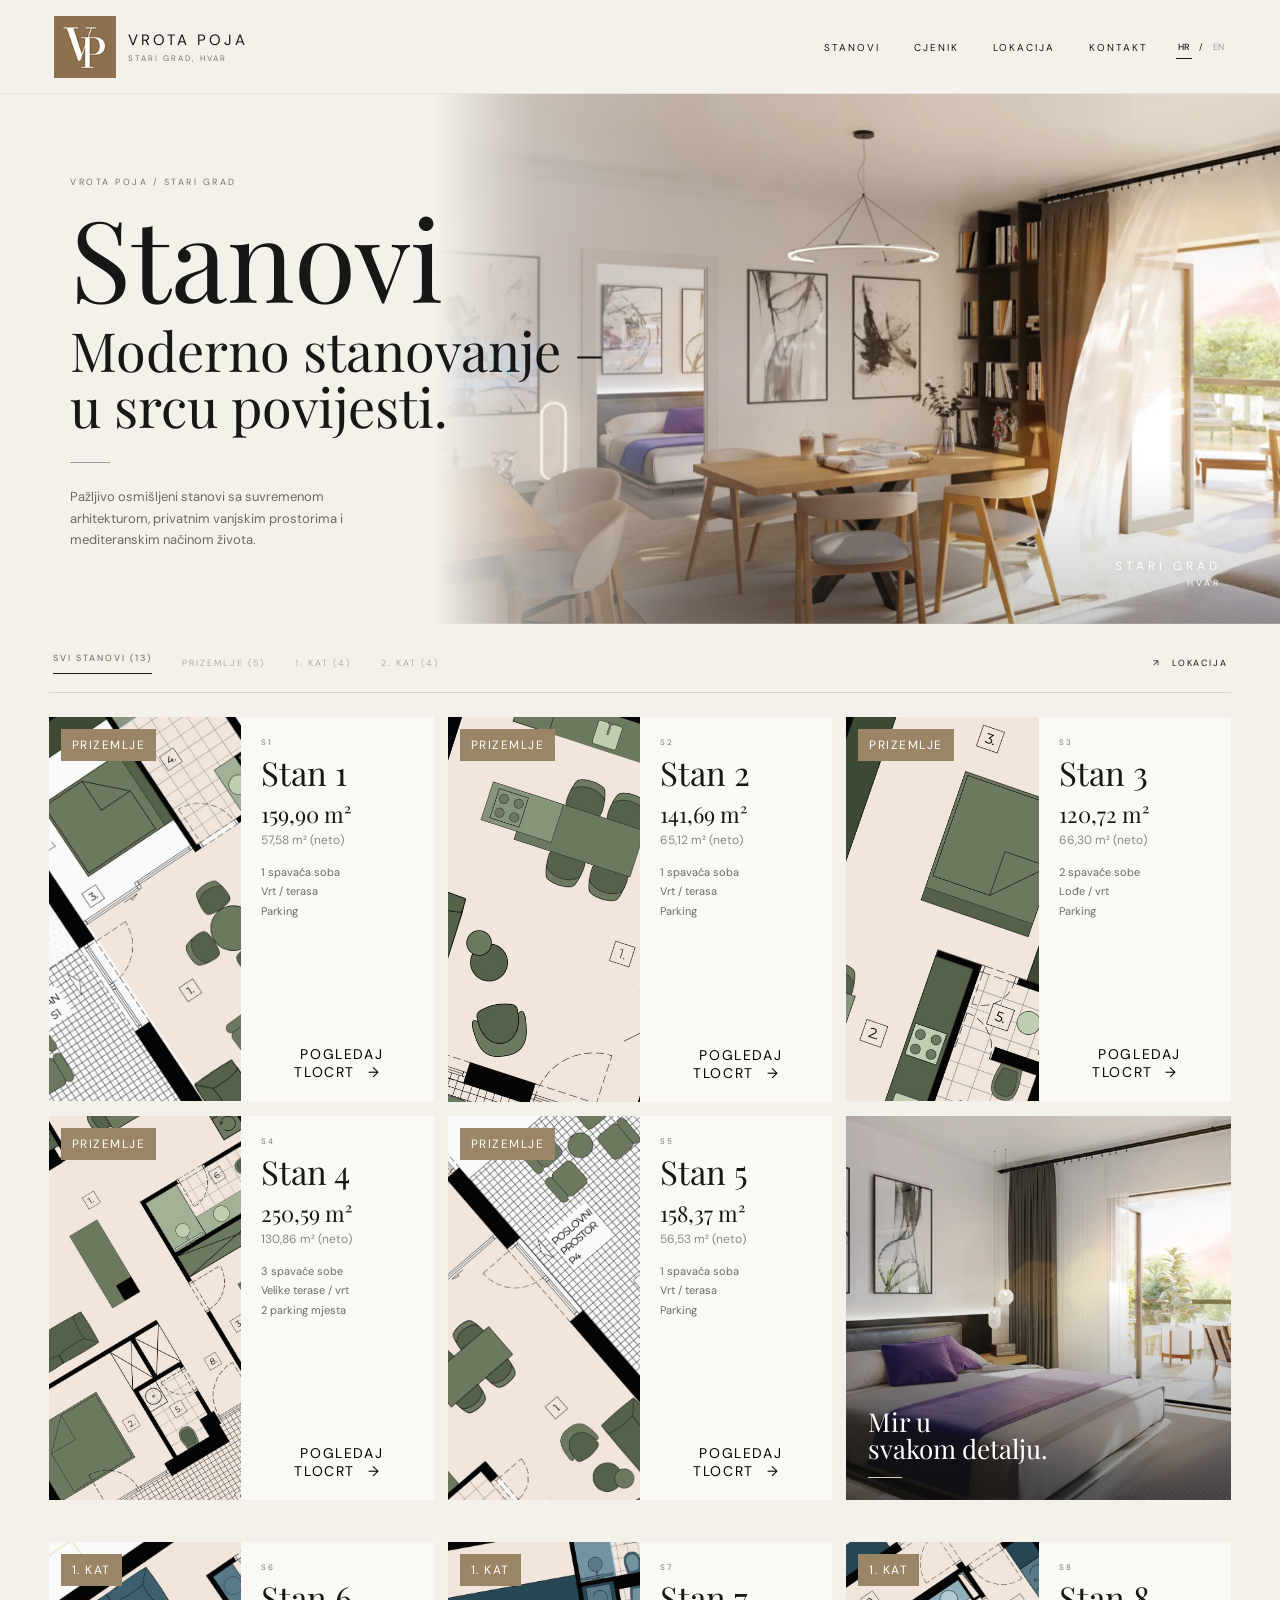
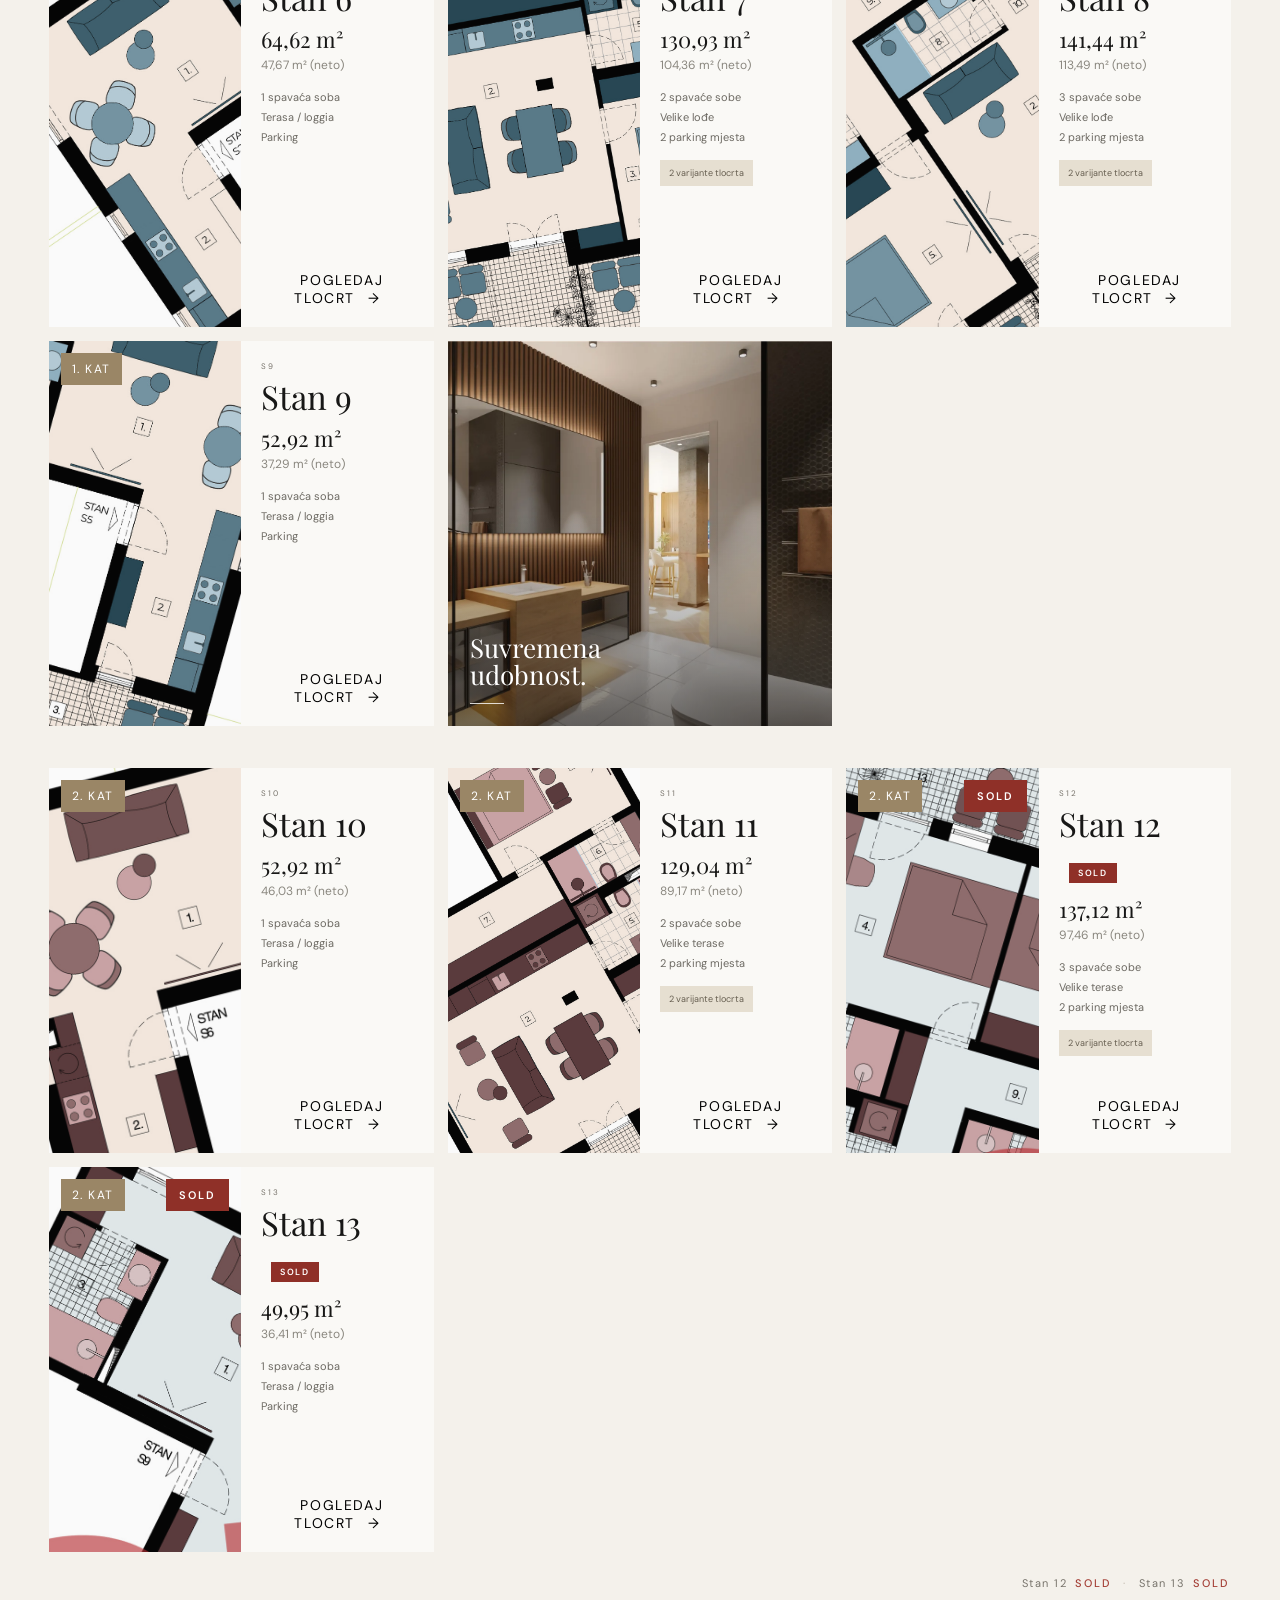
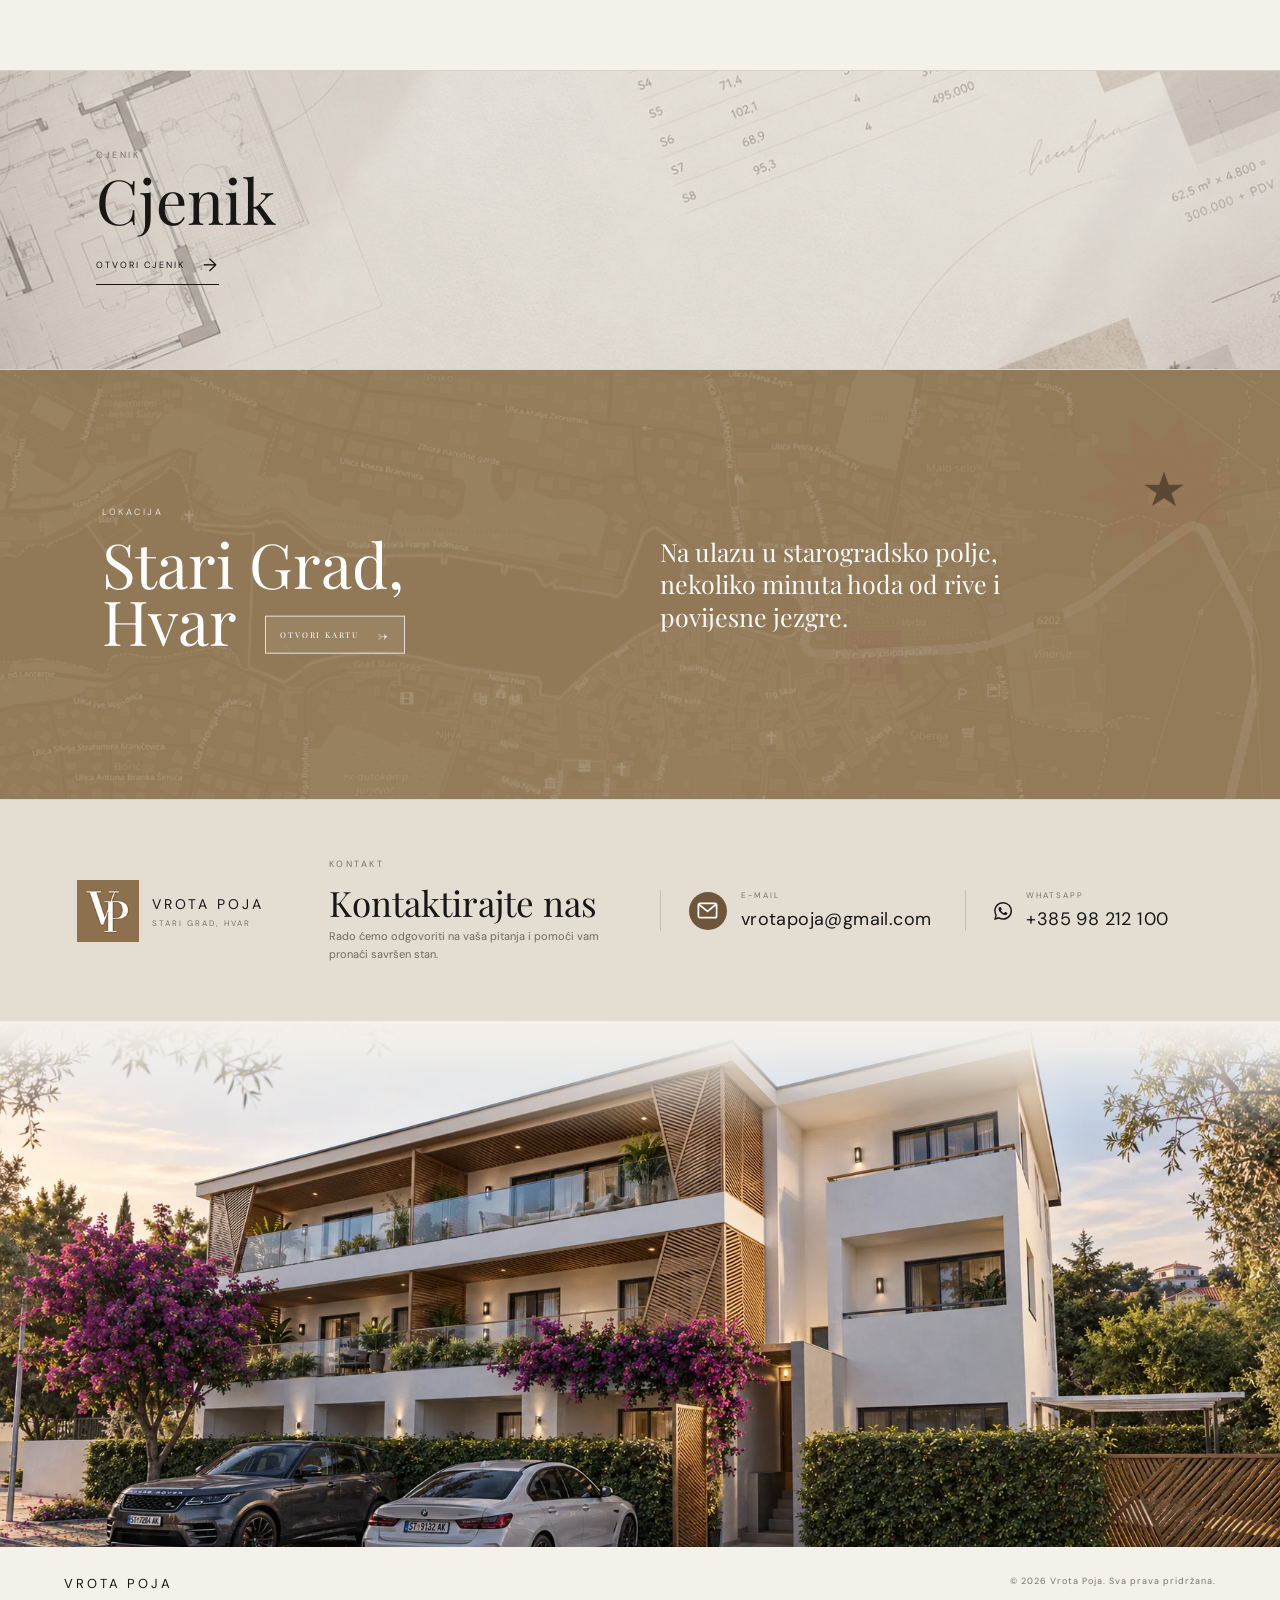
==== commit e3cd4c2a: "Location map and button adjustments" ====
--- a/public/index.html
+++ b/public/index.html
@@ -29,6 +29,7 @@
 <link href="https://fonts.googleapis.com" rel="preconnect"/>
 <link crossorigin="" href="https://fonts.gstatic.com" rel="preconnect"/>
 <link href="https://fonts.googleapis.com/css2?family=DM+Sans:wght@400;500&amp;family=Playfair+Display:wght@400;500&amp;display=swap" rel="stylesheet"/>
+<link href="https://unpkg.com/maplibre-gl@6.11.2/dist/maplibre-gl.css" rel="stylesheet"/>
 <link href="style.css" rel="stylesheet"/>
 <script type="application/ld+json">
   {
@@ -210,8 +211,8 @@
 </div>
 </section>
 <section aria-label="Lokacija" class="location" id="lokacija">
-<div><p class="eyebrow" data-i18n="location.eyebrow">LOKACIJA</p><h2 data-i18n="location.title">Stari Grad,<br/>Hvar</h2></div>
-<p data-i18n="location.text">Na ulazu u starogradsko polje, nekoliko minuta hoda od rive i povijesne jezgre.</p>
+<div><p class="eyebrow" data-i18n="location.eyebrow">LOKACIJA</p><h2>Stari Grad,<br/><span class="location-title-line">Hvar <button class="map-open" id="mapOpen" type="button"><span data-i18n="location.openMap">OTVORI KARTU</span><span>→</span></button></span></h2></div>
+<div class="location-copy"><p data-i18n="location.text">Na ulazu u starogradsko polje, nekoliko minuta hoda od rive i povijesne jezgre.</p></div>
 </section>
 <section class="contact" id="kontakt">
 <div class="contact-brand"><img alt="VP" class="brand-mark" src="images/vp-mark.webp"/><div><span data-i18n="brand.name">VROTA POJA</span><small>STARI GRAD, HVAR</small></div></div>
@@ -245,6 +246,19 @@
 </div>
 </div>
 </div>
+<div aria-hidden="true" class="map-modal" id="mapModal">
+<div class="map-modal-inner">
+<button aria-label="Zatvori" class="close map-close" id="mapClose">×</button>
+<div class="map-modal-head">
+<p class="eyebrow" data-i18n="location.eyebrow">LOKACIJA</p>
+<h2 data-i18n="location.title">Stari Grad,<br/>Hvar</h2>
+</div>
+<div class="map-frame" id="locationMap">
+<div class="maptoolkit-logo" aria-label="Maptoolkit"><img src="https://www.maptoolkit.org/assets/maptoolkit-attribution.png" alt="Maptoolkit" /></div>
+</div>
+<div class="map-modal-footer"><a id="googleMapsLink" href="https://www.google.com/maps/search/?api=1&amp;query=43.185784,16.604333" target="_blank" rel="noopener" data-i18n="map.openGoogle">OPEN IN GOOGLE MAPS</a></div>
+</div>
+</div>
 <div aria-hidden="true" class="price-modal" id="priceModal">
 <div class="price-modal-inner">
 <button aria-label="Zatvori" class="close price-close" id="priceClose">×</button>
@@ -260,6 +274,12 @@
 </div>
 </div>
 </div>
-<script src="script.js"></script>
+<script type="module">
+  import * as maplibregl from "https://unpkg.com/maplibre-gl@6.11.2/dist/maplibre-gl.mjs";
+  window.maplibregl = maplibregl;
+  const s = document.createElement("script");
+  s.src = "script.js?v=33";
+  document.body.appendChild(s);
+</script>
 </body>
 </html>
--- a/public/style.css
+++ b/public/style.css
@@ -7,7 +7,7 @@
 .hero-image{position:relative;overflow:hidden;min-height:500px}.hero-slides,.hero-slide{position:absolute;inset:0;width:100%;height:100%}.hero-slide{object-fit:cover;object-position:center;opacity:0;transition:opacity .65s ease}.hero-slide.active{opacity:1}.hero-image:after{content:"";position:absolute;inset:0;background:linear-gradient(90deg,var(--paper) 0%,rgba(244,241,235,.52) 12%,rgba(244,241,235,.18) 30%,transparent 50%),linear-gradient(0deg,rgba(20,18,15,.22),transparent 30%);pointer-events:none}.hero-label{position:absolute;z-index:2;right:7%;bottom:34px;color:#fff;font-size:12px;letter-spacing:4px;text-align:right;text-shadow:0 1px 10px rgba(0,0,0,.2)}.hero-label small{font-size:9px;letter-spacing:3px}
 .catalog{padding:28px 3.8vw 80px}.toolbar{display:flex;justify-content:space-between;align-items:center;border-bottom:1px solid var(--line);padding:0 4px 18px;margin-bottom:24px}.filters{display:flex;gap:30px}.filter{border:0;background:none;color:#8a867e;font-size:9px;letter-spacing:2px;padding:0;cursor:pointer}.filter.active{color:var(--ink);border-bottom:1px solid;padding-bottom:9px}.filter span{opacity:.65}.map-link{font-size:9px;letter-spacing:1.8px}
 .grid{display:grid;grid-template-columns:repeat(12,1fr);gap:14px}.apartment{grid-column:span 4;display:grid;grid-template-columns:1fr 1fr;background:var(--white);min-height:292px;cursor:pointer;transition:transform .2s ease,box-shadow .2s ease}.apartment:hover{transform:translateY(-2px);box-shadow:0 10px 30px rgba(35,29,22,.08)}.apartment.wide{grid-column:span 6}.plan-wrap{position:relative;background:#ebe9e3;min-height:292px;overflow:hidden}.plan-wrap img{width:100%;height:100%;object-fit:cover;object-position:center;filter:saturate(.8)}.sold-list{display:flex;justify-content:flex-end;align-items:center;gap:8px;padding:24px 2px 0;font-size:11px;letter-spacing:1.5px;color:var(--muted)}.sold-list b{color:#a43f36;font-weight:500;letter-spacing:2px}.sold-separator{color:#bdb5aa;margin:0 4px}.tag{position:absolute;top:12px;left:12px;background:var(--gold);color:#fff;padding:8px 11px;font-size:12px;letter-spacing:1.5px;z-index:2}.sold-badge{position:absolute;right:12px;top:12px;background:#7b4d46;color:#fff;padding:8px 11px;font-size:8px;letter-spacing:1.5px;z-index:2}.sold-inline{display:inline-block;margin-left:10px;vertical-align:middle;background:#7b4d46;color:#fff;padding:5px 7px 4px;font-family:var(--sans);font-size:8px;line-height:1;letter-spacing:1.5px;font-weight:500}.card-copy{padding:20px 20px;display:flex;flex-direction:column;align-items:flex-start}.unit-code{font-size:8px;letter-spacing:2px;color:var(--muted);margin-bottom:3px}.card-copy h2{font-family:var(--serif);font-size:33px;font-weight:400;margin:0 0 5px}.card-copy strong{font-family:var(--serif);font-size:22px;font-weight:400}.card-copy em{font-style:normal;color:#8a877f;font-size:12px;margin-top:3px}.card-copy p{color:#6d6a63;font-size:11px;line-height:1.8;margin:15px 0}.view{margin-top:auto;border:0;background:none;font-size:8px;letter-spacing:1.6px;padding:0;cursor:pointer}.view span{font-size:14px;margin-left:9px}.variant{background:#e6dfd1;padding:7px 9px;font-size:9px;color:#665e50;margin:-3px 0 10px}.image-break{grid-column:span 4;min-height:292px;position:relative;overflow:hidden;background:#d8d0c4}.image-break img{width:100%;height:100%;object-fit:cover;display:block}.image-break:after{content:"";position:absolute;inset:0;background:linear-gradient(0deg,rgba(18,16,14,.58),transparent 55%)}.image-caption{position:absolute;z-index:1;left:22px;bottom:22px;color:#fff;font-family:var(--serif);font-size:26px;line-height:1.04}.image-caption:after{content:"";display:block;width:34px;border-top:1px solid rgba(255,255,255,.8);margin-top:15px}
-.location{position:relative;overflow:hidden;isolation:isolate;padding:92px 8vw;min-height:430px;border-top:1px solid var(--line);display:grid;grid-template-columns:1fr 1fr;gap:40px;align-items:center;background:var(--gold)}.location:before{content:"";position:absolute;inset:0;z-index:-1;background:url("images/mapa.png") center center/cover no-repeat;opacity:.5}.location:after{content:"";position:absolute;inset:0;z-index:-1;background:rgba(125,96,62,.12);pointer-events:none}.location>div,.location>p{position:relative;z-index:1;color:#fff}.location .eyebrow{color:rgba(255,255,255,.78)}.location h2{font-size:62px;color:#fff}.location>p{max-width:430px;font-family:var(--serif);font-size:25px;line-height:1.3;align-self:center;color:rgba(255,255,255,.96)}.contact{padding:58px 6vw;border-top:1px solid var(--line);display:grid;grid-template-columns:1.1fr 1.5fr 1fr 1.2fr;gap:34px;align-items:center;background:#e3ddd2}.contact-brand{display:flex;align-items:center;gap:13px;font-size:14px;letter-spacing:3px}.contact-intro h2{font-size:35px;margin-bottom:9px}.contact-intro p:not(.eyebrow){max-width:360px;color:#6d6961;font-size:11px;line-height:1.6;margin:0}.contact-item{display:flex;gap:14px;align-items:center;border-left:1px solid #c8c0b3;padding-left:28px}.contact-icon{font-size:25px;font-family:var(--serif)}.contact-item small{display:block;font-size:8px;letter-spacing:2px;color:var(--muted);margin-bottom:7px}.contact-item strong{display:block;font-size:12px;font-weight:400;letter-spacing:.4px}
+.location{position:relative;overflow:hidden;isolation:isolate;padding:92px 8vw;min-height:430px;border-top:1px solid var(--line);display:grid;grid-template-columns:1fr 1fr;gap:40px;align-items:center;background:var(--gold)}.location:before{content:"";position:absolute;inset:0;z-index:-1;background:url("images/mapa.png") center center/cover no-repeat;opacity:.5}.location:after{content:"";position:absolute;inset:0;z-index:-1;background:rgba(125,96,62,.12);pointer-events:none}.location>div,.location>p{position:relative;z-index:1;color:#fff}.location .eyebrow{color:rgba(255,255,255,.78)}.location h2{font-size:62px;color:#fff}.location-title-line{display:inline-flex;align-items:center;gap:28px;white-space:nowrap}.location>p{max-width:430px;font-family:var(--serif);font-size:25px;line-height:1.3;align-self:center;color:rgba(255,255,255,.96)}.contact{padding:58px 6vw;border-top:1px solid var(--line);display:grid;grid-template-columns:1.1fr 1.5fr 1fr 1.2fr;gap:34px;align-items:center;background:#e3ddd2}.contact-brand{display:flex;align-items:center;gap:13px;font-size:14px;letter-spacing:3px}.contact-intro h2{font-size:35px;margin-bottom:9px}.contact-intro p:not(.eyebrow){max-width:360px;color:#6d6961;font-size:11px;line-height:1.6;margin:0}.contact-item{display:flex;gap:14px;align-items:center;border-left:1px solid #c8c0b3;padding-left:28px}.contact-icon{font-size:25px;font-family:var(--serif)}.contact-item small{display:block;font-size:8px;letter-spacing:2px;color:var(--muted);margin-bottom:7px}.contact-item strong{display:block;font-size:12px;font-weight:400;letter-spacing:.4px}
 .closing-image{position:relative;overflow:hidden;background:var(--paper);line-height:0}.closing-image img{position:relative;display:block;width:100%;height:auto;margin-bottom:-10%;object-fit:contain;object-position:center top}.closing-overlay{position:absolute;inset:0;background:linear-gradient(180deg,var(--paper) 0%,rgba(244,241,235,.92) 5%,rgba(244,241,235,0) 22%,rgba(22,20,17,.04) 100%)}.closing-copy{position:absolute;z-index:2;left:7.5%;top:17%;transform:translateY(-43px);font-family:var(--serif);line-height:1.1}.closing-copy p{font-size:43px;line-height:1.02;margin:0 0 24px}.closing-copy span{font-family:var(--sans);font-size:9px;letter-spacing:3px}.closing-copy span:before{content:"";display:block;width:36px;border-top:1px solid #77736b;margin-bottom:15px}footer{padding:28px 5vw;display:flex;justify-content:space-between;color:#77736a;font-size:9px;letter-spacing:1px}footer div:first-child{color:var(--ink);font-size:13px;letter-spacing:3px}
 .modal{position:fixed;inset:0;background:rgba(18,18,17,.62);display:none;place-items:center;padding:24px;z-index:50}.modal.open{display:grid}.modal-inner{background:var(--paper);max-width:1120px;width:100%;display:grid;grid-template-columns:1.35fr .65fr;position:relative;max-height:92vh;overflow:auto}.modal-visuals{padding:44px 36px 44px;background:#ebe9e3}.modal-section-label{font-size:8px;letter-spacing:2px;color:var(--muted);margin:0 0 10px}.modal-image{background:#f8f6f1;min-height:420px;display:grid;place-items:center;margin-bottom:30px;overflow:hidden}.modal-image img{width:100%;height:100%;max-height:620px;object-fit:contain;display:block}.modal-image.iso{min-height:340px;background:var(--paper)}.modal-copy{padding:66px 42px}.modal-copy h2{font-family:var(--serif);font-size:54px;font-weight:400;margin:0 0 3px}.modal-code{font-size:8px;letter-spacing:2px;color:var(--muted)}.modal-copy strong{display:block;font-family:var(--serif);font-size:28px;font-weight:400;margin-top:14px}.modal-copy em{display:block;font-style:normal;color:#858178;margin-top:5px}.modal-copy #modalFacts{margin-top:36px;line-height:2;color:#666;font-size:12px}.modal-copy #modalVariant{margin-top:18px}.variant-tabs{display:flex;flex-wrap:wrap;gap:8px;margin-top:18px}.variant-tab{border:1px solid var(--line);background:none;padding:8px 10px;font-size:8px;letter-spacing:1.3px;cursor:pointer}.variant-tab.active{background:var(--gold);border-color:var(--gold);color:#fff}.download-pdf{display:flex;justify-content:space-between;align-items:center;border-top:1px solid var(--line);margin-top:38px;padding-top:17px;font-size:8px;letter-spacing:1.7px}.download-pdf span:last-child{font-size:15px}.close{position:fixed;right:22px;top:18px;width:50px;height:50px;border:1px solid rgba(255,255,255,.55);border-radius:50%;background:var(--paper);color:var(--ink);font-family:Arial,sans-serif;font-size:34px;font-weight:300;line-height:46px;text-align:center;padding:0;cursor:pointer;z-index:1000;box-shadow:0 8px 28px rgba(0,0,0,.28);display:grid;place-items:center;transition:transform .15s ease,background .15s ease}.close:hover{transform:scale(1.06);background:#fff}.close:focus-visible{outline:2px solid var(--gold);outline-offset:3px}
 @media(max-width:1050px){.hero-copy{margin-right:0}.site-header{grid-template-columns:1fr auto}.site-header nav{display:none}.hero{grid-template-columns:1fr}.hero-copy{padding:60px 8vw 45px}.hero-image{min-height:430px}.grid{grid-template-columns:repeat(2,1fr)}.apartment,.apartment.wide,.image-break{grid-column:span 1}.contact{grid-template-columns:1fr 1.5fr}.contact-item{border-left:0;border-top:1px solid #c8c0b3;padding:20px 0 0}.location{grid-template-columns:1fr 1fr}.modal-inner{grid-template-columns:1fr}.modal-visuals{padding:30px}.modal-copy{padding:36px}}
@@ -116,3 +116,17 @@
 .contact-icon.email-icon{width:38px;height:38px;display:flex;align-items:center;justify-content:center;flex:none;border-radius:50%;background:#6f563b;color:#fff;}
 .contact-icon.email-icon svg{width:23px;height:23px;display:block;fill:none;stroke:currentColor;stroke-width:1.8;stroke-linecap:round;stroke-linejoin:round;}
 @media(max-width:650px){.contact-icon.email-icon{width:40px;height:40px}.contact-icon.email-icon svg{width:24px;height:24px}}
+
+/* Interactive location map */
+.location-copy{position:relative;z-index:1;display:flex;flex-direction:column;align-items:flex-start;align-self:center;max-width:430px}
+.location-copy>p{max-width:430px;font-family:var(--serif);font-size:25px;line-height:1.3;margin:0;color:rgba(255,255,255,.96)}
+.map-open{margin:0;border:1px solid rgba(255,255,255,.75);background:rgba(255,255,255,.08);color:#fff;padding:10px 14px;font-size:8px;letter-spacing:1.8px;cursor:pointer;display:inline-flex;gap:18px;align-items:center;vertical-align:middle;transition:background .2s ease,border-color .2s ease;transform:translateY(36%)}
+.map-open span:last-child{font-size:16px;line-height:1}.map-open:hover{background:rgba(255,255,255,.18);border-color:#fff}
+.map-modal{position:fixed;inset:0;background:rgba(18,18,17,.68);display:none;place-items:center;padding:24px;z-index:70}.map-modal.open{display:grid}
+.map-modal-inner{background:var(--paper);width:min(1240px,100%);height:min(90vh,820px);position:relative;display:flex;flex-direction:column;overflow:hidden;box-shadow:0 24px 80px rgba(0,0,0,.25)}
+.map-modal-head{padding:30px 42px 20px;flex:none}.map-modal-head .eyebrow{margin-bottom:8px}.map-modal-head h2{font-family:var(--serif);font-weight:400;font-size:42px;line-height:.95;margin:0}
+.map-frame{flex:1;min-height:0;background:#ddd;z-index:1}.map-modal-footer{flex:none;padding:14px 42px;border-top:1px solid var(--line);display:flex;justify-content:flex-end;background:var(--paper);z-index:2}.map-modal-footer a{font-size:9px;letter-spacing:1.8px;color:var(--ink);border-bottom:1px solid var(--ink);padding-bottom:3px}.map-modal-footer a:hover{opacity:.65}
+.vrota-map-marker-wrap{background:transparent;border:0}.vrota-map-marker{width:26px;height:26px;border-radius:50%;background:var(--gold);border:3px solid #fff;box-shadow:0 4px 14px rgba(0,0,0,.32);position:relative}.vrota-map-marker:before{content:"";position:absolute;inset:-9px;border:1px solid rgba(154,134,102,.7);border-radius:50%;animation:vrota-pulse 1.8s ease-out infinite}.vrota-map-marker span{position:absolute;width:6px;height:6px;border-radius:50%;background:#fff;left:50%;top:50%;transform:translate(-50%,-50%)}
+@keyframes vrota-pulse{0%{transform:scale(.65);opacity:.9}70%,100%{transform:scale(1.35);opacity:0}}
+.maptoolkit-logo{position:absolute;left:10px;bottom:8px;z-index:5;pointer-events:none}.maptoolkit-logo img{display:block;height:24px;width:auto;max-width:140px;object-fit:contain;filter:drop-shadow(0 1px 2px rgba(0,0,0,.16))}.maplibregl-ctrl-attrib{font-size:9px!important;background:rgba(244,241,235,.86)!important;color:#3b342c!important}.maplibregl-ctrl-attrib a{color:#3b342c!important}.maplibregl-ctrl-group{border:0!important;border-radius:0!important;box-shadow:0 3px 12px rgba(0,0,0,.14)!important}.maplibregl-ctrl-group button{width:34px!important;height:34px!important}
+@media(max-width:650px){.location-copy{max-width:none}.location-copy>p{font-size:21px}.location-title-line{gap:16px}.map-open{padding:9px 12px;font-size:7px;letter-spacing:1.4px;gap:12px}.map-modal{padding:10px}.map-modal-inner{height:94vh}.map-modal-head{padding:28px 22px 16px}.map-modal-head h2{font-size:38px}.map-modal-footer{padding:13px 22px}.map-modal-footer a{font-size:8px}.map-modal .close{right:12px;top:12px}}
